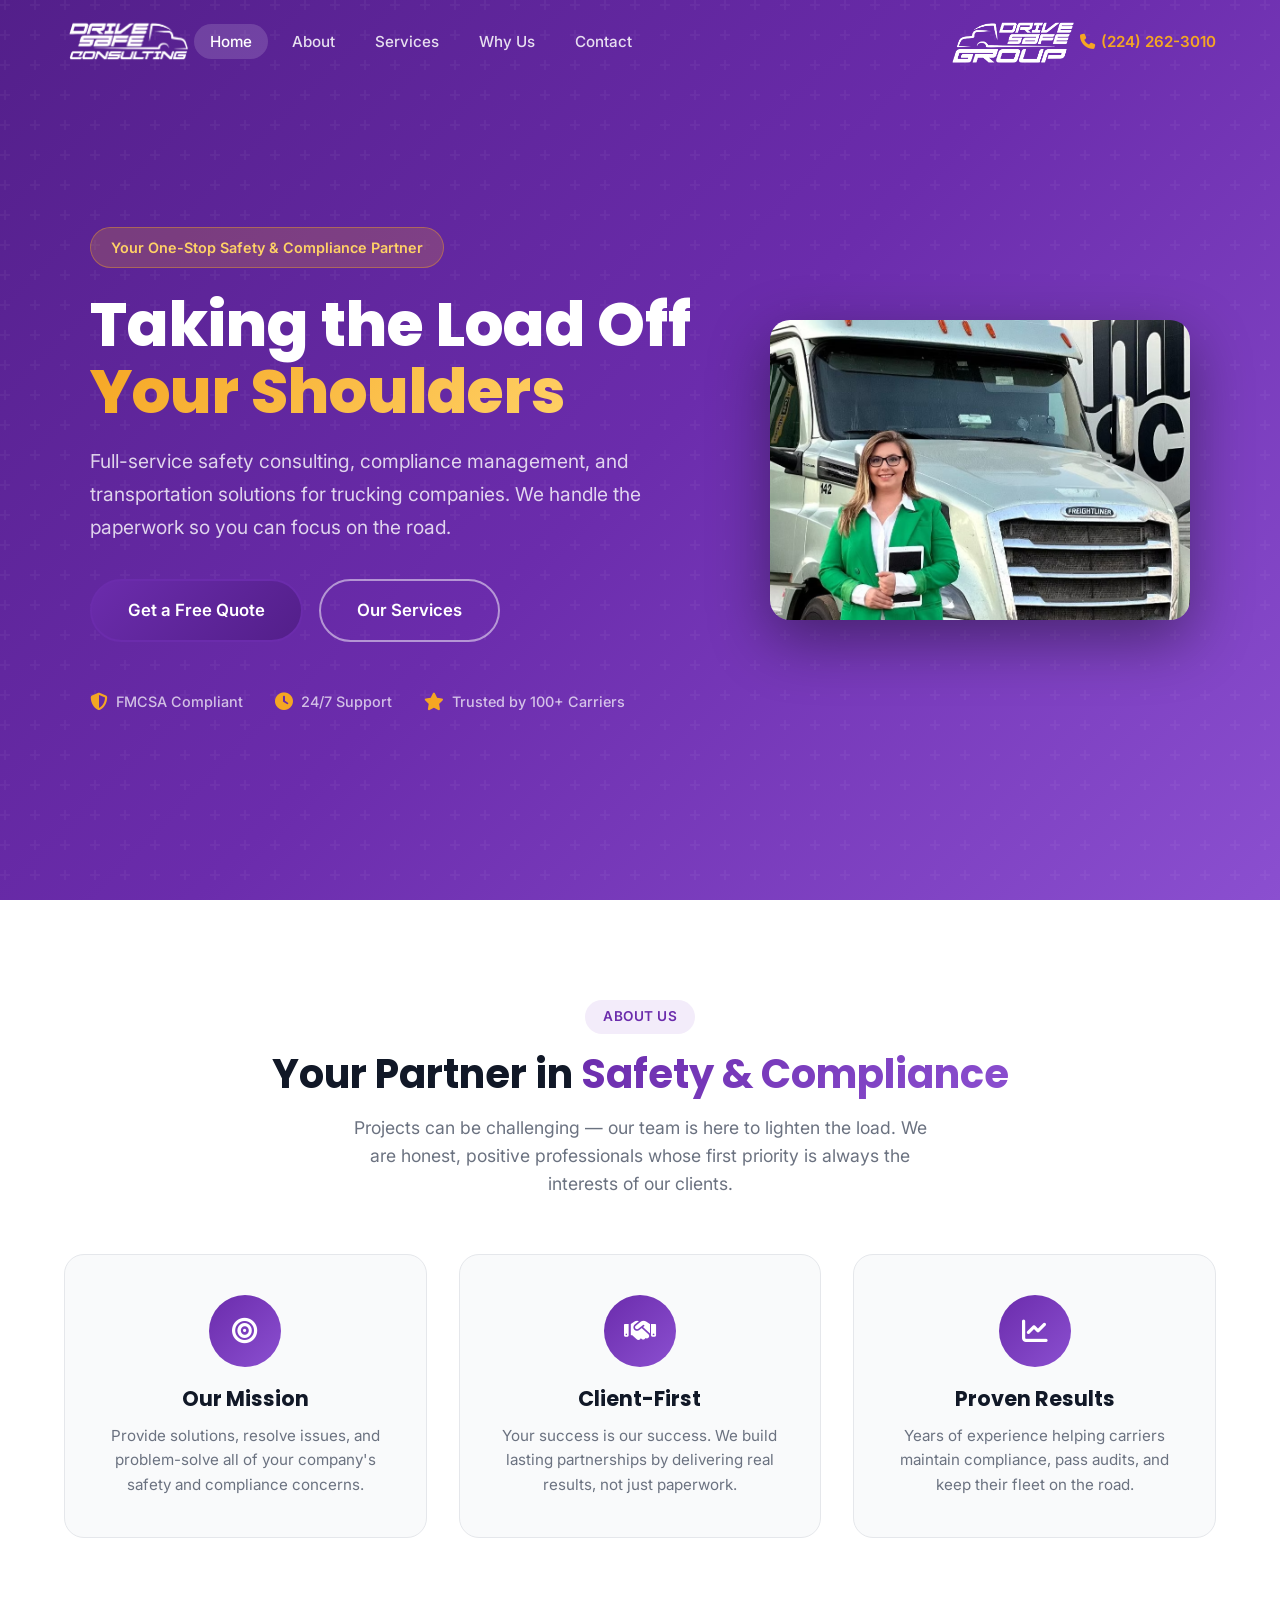
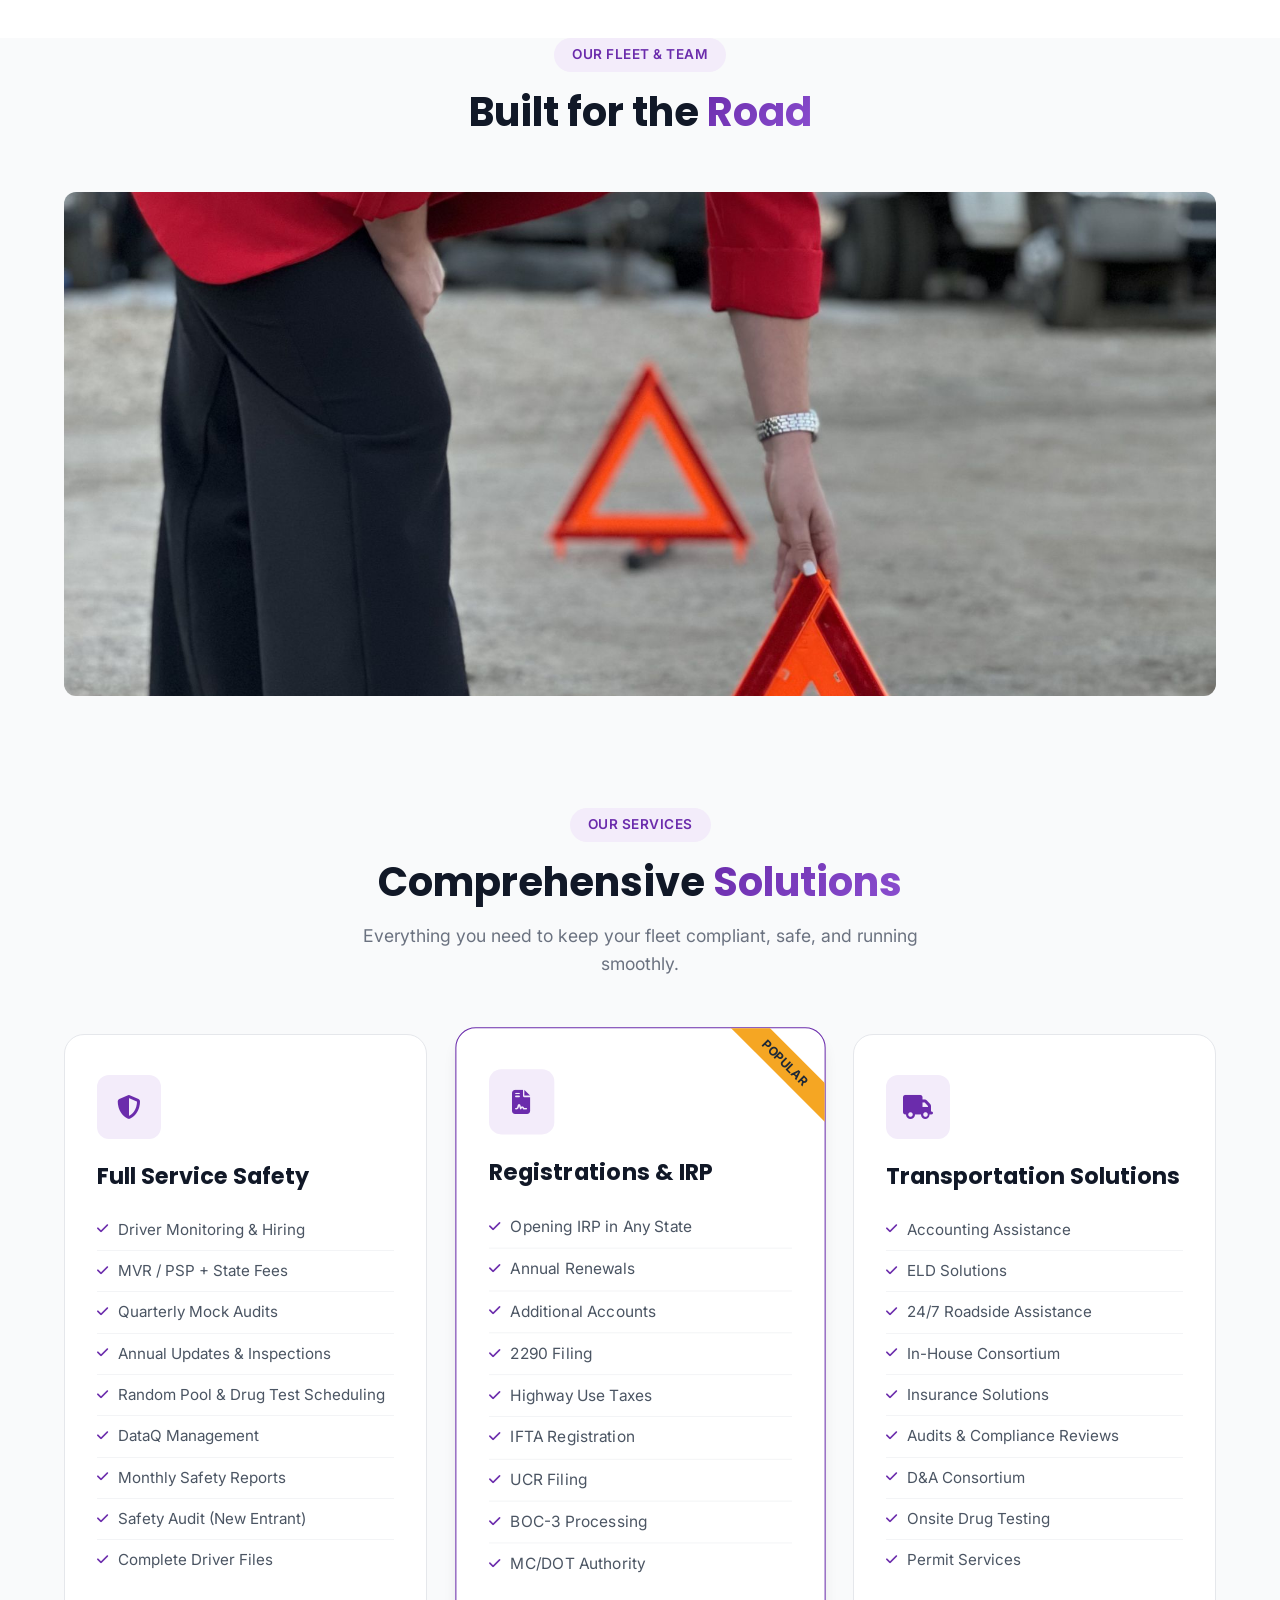
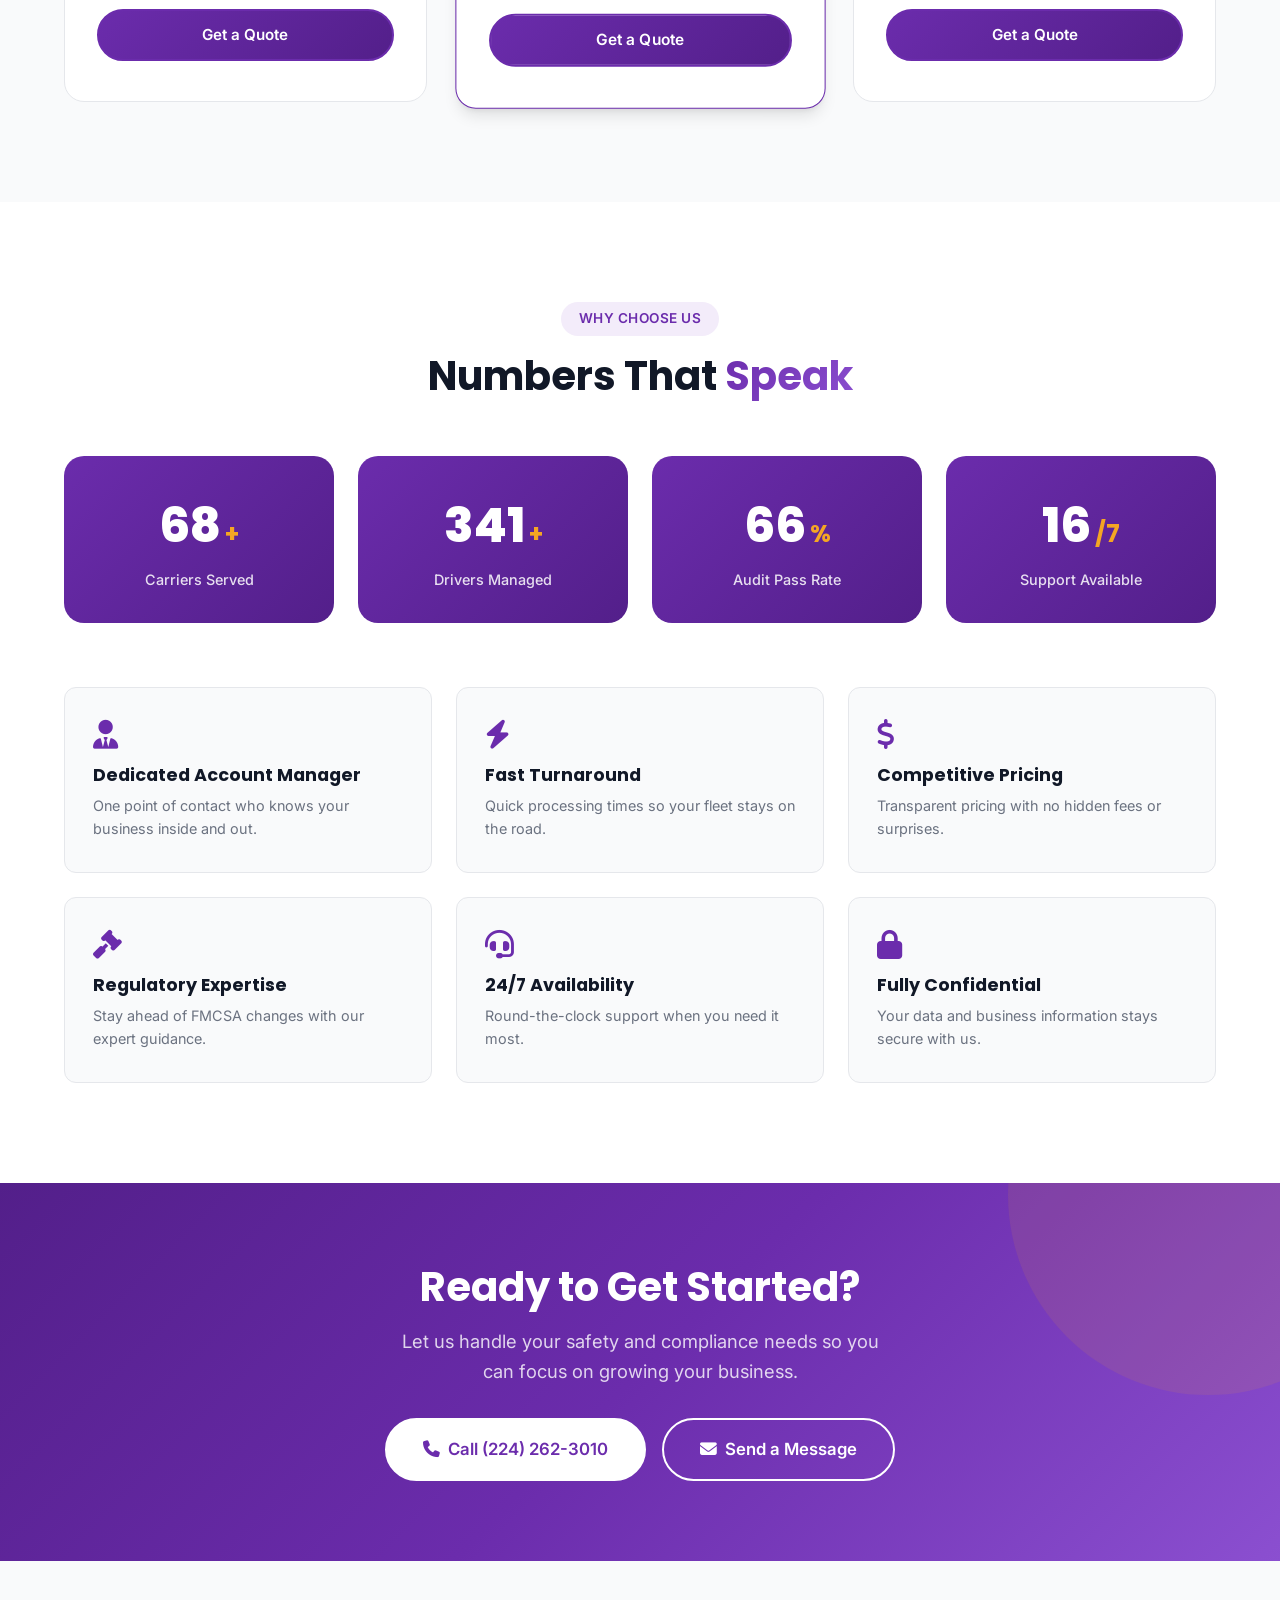
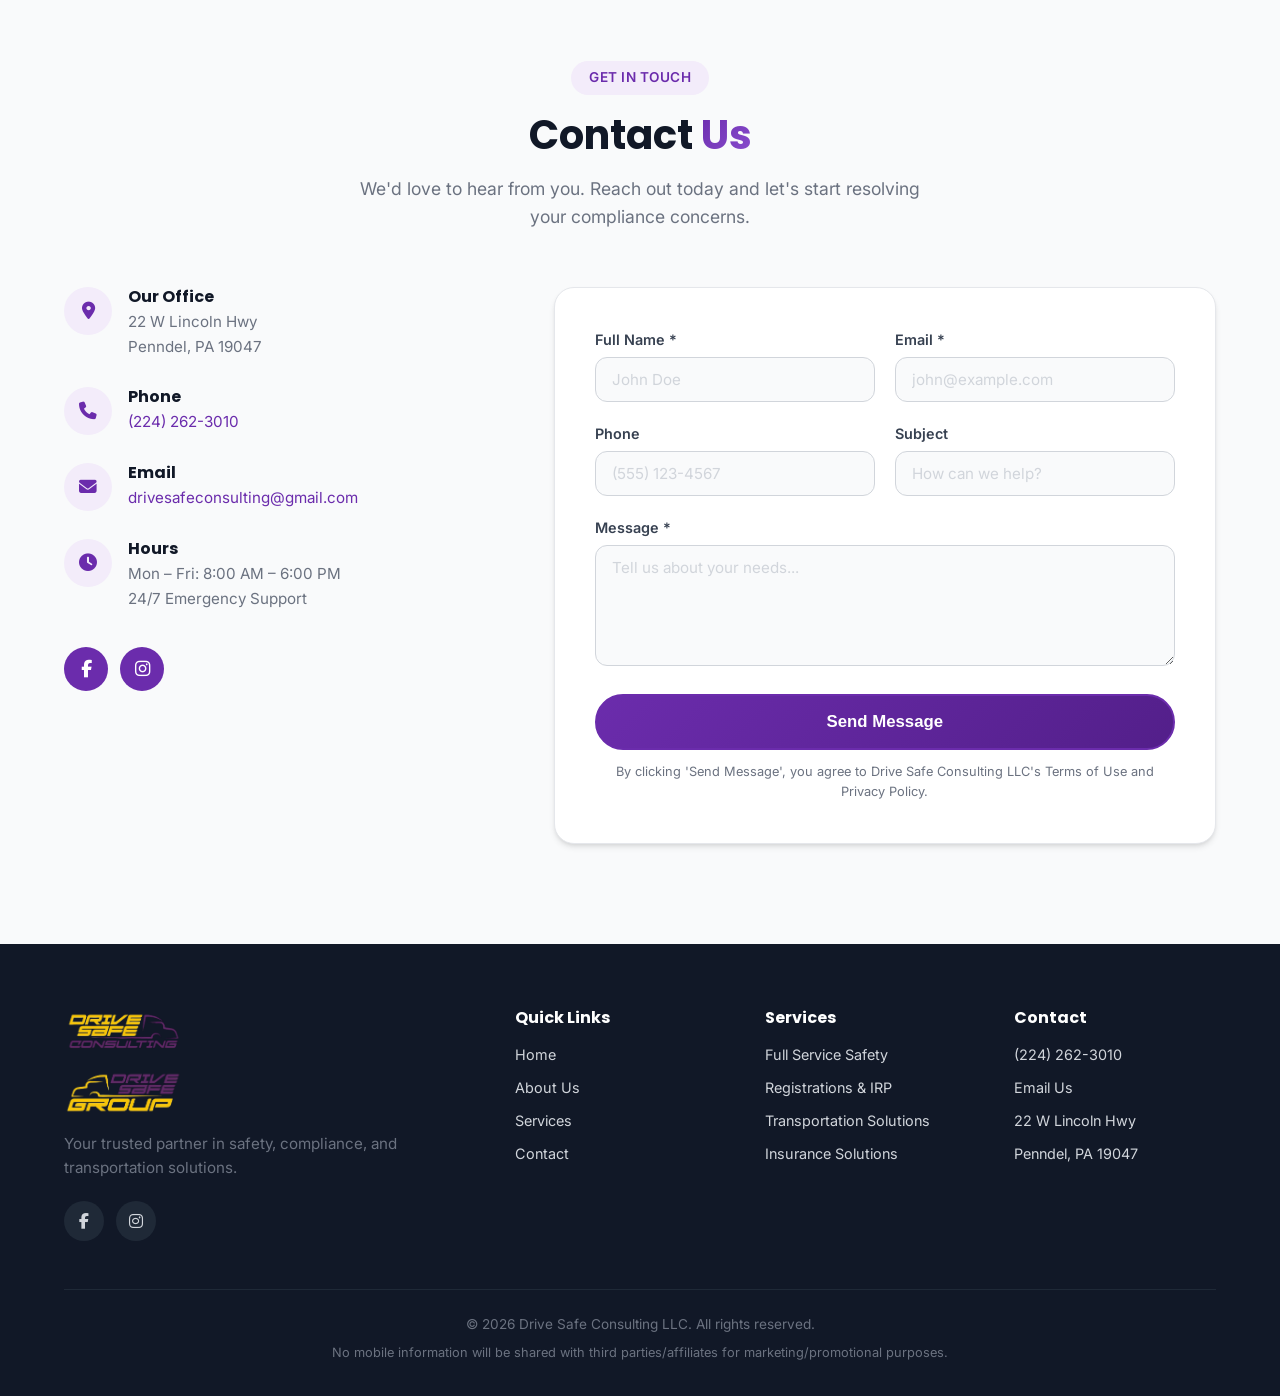
==== index.html @ 67d3a5ab "Add logos, gallery, fix encoding, update styles" ====
﻿<!DOCTYPE html>


<html lang="en">


<head>


    <meta charset="UTF-8">


    <meta name="viewport" content="width=device-width, initial-scale=1.0">


    <title>Drive Safe Consulting LLC &mdash; Safety &amp; Compliance Solutions</title>


    <meta name="description" content="Drive Safe Consulting LLC provides full-service safety, compliance, registrations, IRP, and transportation solutions for trucking companies.">


    <link rel="stylesheet" href="css/styles.css">


    <link rel="preconnect" href="https://fonts.googleapis.com">


    <link rel="preconnect" href="https://fonts.gstatic.com" crossorigin>


    <link href="https://fonts.googleapis.com/css2?family=Inter:wght@400;500;600;700;800&family=Poppins:wght@600;700;800&display=swap" rel="stylesheet">


    <link rel="stylesheet" href="https://cdnjs.cloudflare.com/ajax/libs/font-awesome/6.5.1/css/all.min.css">


</head>


<body>


    <!-- Navigation -->


    <nav class="navbar" id="navbar">


        <div class="container nav-container">


            <a href="#" class="nav-logo">


                <img src="pictures%20to%20use/dsc%20LOGO.png" alt="Drive Safe Consulting LLC" class="nav-logo-img">


            </a>


            <button class="nav-toggle" id="navToggle" aria-label="Toggle navigation">


                <span></span>


                <span></span>


                <span></span>


            </button>


            <ul class="nav-links" id="navLinks">


                <li><a href="#home" class="active">Home</a></li>


                <li><a href="#about">About</a></li>


                <li><a href="#services">Services</a></li>


                <li><a href="#why-us">Why Us</a></li>


                <li><a href="#contact">Contact</a></li>


            </ul>


            <a href="#" class="nav-logo nav-logo-right">
                <img src="pictures%20to%20use/DriveSafeGroup%20LOGO.png" alt="Drive Safe Group LLC" class="nav-logo-img">
            </a>

            <a href="tel:2242623010" class="nav-phone">


                <i class="fas fa-phone"></i> (224) 262-3010


            </a>


        </div>


    </nav>





    <!-- Hero Section -->


    <section class="hero" id="home">


        <div class="hero-bg"></div>


        <div class="container hero-container">


            <div class="hero-content">


                <div class="hero-badge">Your One-Stop Safety &amp; Compliance Partner</div>


                <h1>Taking the Load Off <span class="text-gradient">Your Shoulders</span></h1>


                <p class="hero-subtitle">


                    Full-service safety consulting, compliance management, and transportation solutions 


                    for trucking companies. We handle the paperwork so you can focus on the road.


                </p>


                <div class="hero-cta">


                    <a href="#contact" class="btn btn-primary btn-lg">Get a Free Quote</a>


                    <a href="#services" class="btn btn-outline btn-lg">Our Services</a>


                </div>


                <div class="hero-trust">


                    <div class="trust-item">


                        <i class="fas fa-shield-halved"></i>


                        <span>FMCSA Compliant</span>


                    </div>


                    <div class="trust-item">


                        <i class="fas fa-clock"></i>


                        <span>24/7 Support</span>


                    </div>


                    <div class="trust-item">


                        <i class="fas fa-star"></i>


                        <span>Trusted by 100+ Carriers</span>


                    </div>


                </div>


            </div>


            <div class="hero-image">


                <img src="pictures%20to%20use/9a20d7_43d10a79b24d4811a80fc8e917f4af41~mv2.avif" alt="Drive Safe Consulting" />


            </div>


        </div>


    </section>





    <!-- About Section -->


    <section class="about" id="about">


        <div class="container">


            <div class="section-header" data-animate>


                <span class="section-tag">About Us</span>


                <h2>Your Partner in <span class="text-gradient">Safety &amp; Compliance</span></h2>


                <p class="section-desc">


                    Projects can be challenging &mdash; our team is here to lighten the load. We are honest, 


                    positive professionals whose first priority is always the interests of our clients.


                </p>


            </div>


            <div class="about-grid" data-animate>


                <div class="about-card">


                    <div class="about-icon"><i class="fas fa-bullseye"></i></div>


                    <h3>Our Mission</h3>


                    <p>Provide solutions, resolve issues, and problem-solve all of your company's safety and compliance concerns.</p>


                </div>


                <div class="about-card">


                    <div class="about-icon"><i class="fas fa-handshake"></i></div>


                    <h3>Client-First</h3>


                    <p>Your success is our success. We build lasting partnerships by delivering real results, not just paperwork.</p>


                </div>


                <div class="about-card">


                    <div class="about-icon"><i class="fas fa-chart-line"></i></div>


                    <h3>Proven Results</h3>


                    <p>Years of experience helping carriers maintain compliance, pass audits, and keep their fleet on the road.</p>


                </div>


            </div>


        </div>


    </section>





    <!-- Photo Gallery -->


    <section class="gallery" id="gallery">


        <div class="container">


            <div class="section-header" data-animate>


                <span class="section-tag">Our Fleet &amp; Team</span>


                <h2>Built for the <span class="text-gradient">Road</span></h2>


            </div>


            <div class="gallery-grid" data-animate>
                <div class="gallery-item gallery-single">
                    <img src="pictures%20to%20use/IMG_0876.jpg" alt="Drive Safe Operations" loading="lazy">
                </div>
            </div>
        </div>
    </section>





    <!-- Services Section -->


    <section class="services" id="services">


        <div class="container">


            <div class="section-header" data-animate>


                <span class="section-tag">Our Services</span>


                <h2>Comprehensive <span class="text-gradient">Solutions</span></h2>


                <p class="section-desc">Everything you need to keep your fleet compliant, safe, and running smoothly.</p>


            </div>


            <div class="services-grid" data-animate>


                <!-- Service 1 -->


                <div class="service-card">


                    <div class="service-icon">


                        <i class="fas fa-shield-halved"></i>


                    </div>


                    <h3>Full Service Safety</h3>


                    <ul class="service-list">


                        <li><i class="fas fa-check"></i> Driver Monitoring &amp; Hiring</li>


                        <li><i class="fas fa-check"></i> MVR / PSP + State Fees</li>


                        <li><i class="fas fa-check"></i> Quarterly Mock Audits</li>


                        <li><i class="fas fa-check"></i> Annual Updates &amp; Inspections</li>


                        <li><i class="fas fa-check"></i> Random Pool &amp; Drug Test Scheduling</li>


                        <li><i class="fas fa-check"></i> DataQ Management</li>


                        <li><i class="fas fa-check"></i> Monthly Safety Reports</li>


                        <li><i class="fas fa-check"></i> Safety Audit (New Entrant)</li>


                        <li><i class="fas fa-check"></i> Complete Driver Files</li>


                    </ul>


                    <a href="mailto:drivesafeconsulting@gmail.com" class="btn btn-primary btn-block">Get a Quote</a>


                </div>


                <!-- Service 2 -->


                <div class="service-card featured">


                    <div class="featured-badge">Popular</div>


                    <div class="service-icon">


                        <i class="fas fa-file-contract"></i>


                    </div>


                    <h3>Registrations &amp; IRP</h3>


                    <ul class="service-list">


                        <li><i class="fas fa-check"></i> Opening IRP in Any State</li>


                        <li><i class="fas fa-check"></i> Annual Renewals</li>


                        <li><i class="fas fa-check"></i> Additional Accounts</li>


                        <li><i class="fas fa-check"></i> 2290 Filing</li>


                        <li><i class="fas fa-check"></i> Highway Use Taxes</li>


                        <li><i class="fas fa-check"></i> IFTA Registration</li>


                        <li><i class="fas fa-check"></i> UCR Filing</li>


                        <li><i class="fas fa-check"></i> BOC-3 Processing</li>


                        <li><i class="fas fa-check"></i> MC/DOT Authority</li>


                    </ul>


                    <a href="mailto:drivesafeconsulting@gmail.com" class="btn btn-primary btn-block">Get a Quote</a>


                </div>


                <!-- Service 3 -->


                <div class="service-card">


                    <div class="service-icon">


                        <i class="fas fa-truck"></i>


                    </div>


                    <h3>Transportation Solutions</h3>


                    <ul class="service-list">


                        <li><i class="fas fa-check"></i> Accounting Assistance</li>


                        <li><i class="fas fa-check"></i> ELD Solutions</li>


                        <li><i class="fas fa-check"></i> 24/7 Roadside Assistance</li>


                        <li><i class="fas fa-check"></i> In-House Consortium</li>


                        <li><i class="fas fa-check"></i> Insurance Solutions</li>


                        <li><i class="fas fa-check"></i> Audits &amp; Compliance Reviews</li>


                        <li><i class="fas fa-check"></i> D&amp;A Consortium</li>


                        <li><i class="fas fa-check"></i> Onsite Drug Testing</li>


                        <li><i class="fas fa-check"></i> Permit Services</li>


                    </ul>


                    <a href="mailto:drivesafeconsulting@gmail.com" class="btn btn-primary btn-block">Get a Quote</a>


                </div>


            </div>


        </div>


    </section>





    <!-- Why Us Section -->


    <section class="why-us" id="why-us">


        <div class="container">


            <div class="section-header" data-animate>


                <span class="section-tag">Why Choose Us</span>


                <h2>Numbers That <span class="text-gradient">Speak</span></h2>


            </div>


            <div class="stats-row" data-animate>


                <div class="stat-card">


                    <div class="stat-number" data-count="100">0</div>


                    <div class="stat-suffix">+</div>


                    <div class="stat-label">Carriers Served</div>


                </div>


                <div class="stat-card">


                    <div class="stat-number" data-count="500">0</div>


                    <div class="stat-suffix">+</div>


                    <div class="stat-label">Drivers Managed</div>


                </div>


                <div class="stat-card">


                    <div class="stat-number" data-count="98">0</div>


                    <div class="stat-suffix">%</div>


                    <div class="stat-label">Audit Pass Rate</div>


                </div>


                <div class="stat-card">


                    <div class="stat-number" data-count="24">0</div>


                    <div class="stat-suffix">/7</div>


                    <div class="stat-label">Support Available</div>


                </div>


            </div>


            <div class="features-grid" data-animate>


                <div class="feature-card">


                    <i class="fas fa-user-tie"></i>


                    <h4>Dedicated Account Manager</h4>


                    <p>One point of contact who knows your business inside and out.</p>


                </div>


                <div class="feature-card">


                    <i class="fas fa-bolt"></i>


                    <h4>Fast Turnaround</h4>


                    <p>Quick processing times so your fleet stays on the road.</p>


                </div>


                <div class="feature-card">


                    <i class="fas fa-dollar-sign"></i>


                    <h4>Competitive Pricing</h4>


                    <p>Transparent pricing with no hidden fees or surprises.</p>


                </div>


                <div class="feature-card">


                    <i class="fas fa-gavel"></i>


                    <h4>Regulatory Expertise</h4>


                    <p>Stay ahead of FMCSA changes with our expert guidance.</p>


                </div>


                <div class="feature-card">


                    <i class="fas fa-headset"></i>


                    <h4>24/7 Availability</h4>


                    <p>Round-the-clock support when you need it most.</p>


                </div>


                <div class="feature-card">


                    <i class="fas fa-lock"></i>


                    <h4>Fully Confidential</h4>


                    <p>Your data and business information stays secure with us.</p>


                </div>


            </div>


        </div>


    </section>





    <!-- CTA Banner -->


    <section class="cta-banner">


        <div class="container">


            <div class="cta-content" data-animate>


                <h2>Ready to Get Started?</h2>


                <p>Let us handle your safety and compliance needs so you can focus on growing your business.</p>


                <div class="cta-actions">


                    <a href="tel:2242623010" class="btn btn-white btn-lg">


                        <i class="fas fa-phone"></i> Call (224) 262-3010


                    </a>


                    <a href="#contact" class="btn btn-outline-white btn-lg">


                        <i class="fas fa-envelope"></i> Send a Message


                    </a>


                </div>


            </div>


        </div>


    </section>





    <!-- Contact Section -->


    <section class="contact" id="contact">


        <div class="container">


            <div class="section-header" data-animate>


                <span class="section-tag">Get In Touch</span>


                <h2>Contact <span class="text-gradient">Us</span></h2>


                <p class="section-desc">We'd love to hear from you. Reach out today and let's start resolving your compliance concerns.</p>


            </div>


            <div class="contact-grid" data-animate>


                <div class="contact-info">


                    <div class="contact-item">


                        <div class="contact-icon"><i class="fas fa-map-marker-alt"></i></div>


                        <div>


                            <h4>Our Office</h4>


                            <p>22 W Lincoln Hwy<br>Penndel, PA 19047</p>


                        </div>


                    </div>


                    <div class="contact-item">


                        <div class="contact-icon"><i class="fas fa-phone"></i></div>


                        <div>


                            <h4>Phone</h4>


                            <p><a href="tel:2242623010">(224) 262-3010</a></p>


                        </div>


                    </div>


                    <div class="contact-item">


                        <div class="contact-icon"><i class="fas fa-envelope"></i></div>


                        <div>


                            <h4>Email</h4>


                            <p><a href="mailto:drivesafeconsulting@gmail.com">drivesafeconsulting@gmail.com</a></p>


                        </div>


                    </div>


                    <div class="contact-item">


                        <div class="contact-icon"><i class="fas fa-clock"></i></div>


                        <div>


                            <h4>Hours</h4>


                            <p>Mon &ndash; Fri: 8:00 AM &ndash; 6:00 PM<br>24/7 Emergency Support</p>


                        </div>


                    </div>


                    <div class="contact-socials">


                        <a href="https://www.facebook.com/drivesafeconsulting" target="_blank" aria-label="Facebook"><i class="fab fa-facebook-f"></i></a>


                        <a href="https://www.instagram.com/drive_safe_consulting/" target="_blank" aria-label="Instagram"><i class="fab fa-instagram"></i></a>


                    </div>


                </div>


                <form class="contact-form" action="https://formsubmit.co/drivesafeconsulting@gmail.com" method="POST">


                    <input type="hidden" name="_subject" value="New Website Inquiry - Drive Safe Consulting">


                    <input type="hidden" name="_captcha" value="false">


                    <input type="hidden" name="_next" value="https://drivesafellc.com/#contact">


                    <input type="text" name="_honey" style="display:none">


                    <div class="form-row">


                        <div class="form-group">


                            <label for="name">Full Name *</label>


                            <input type="text" id="name" name="name" required placeholder="John Doe">


                        </div>


                        <div class="form-group">


                            <label for="email">Email *</label>


                            <input type="email" id="email" name="email" required placeholder="john@example.com">


                        </div>


                    </div>


                    <div class="form-row">


                        <div class="form-group">


                            <label for="phone">Phone</label>


                            <input type="tel" id="phone" name="phone" placeholder="(555) 123-4567">


                        </div>


                        <div class="form-group">


                            <label for="subject">Subject</label>


                            <input type="text" id="subject" name="subject" placeholder="How can we help?">


                        </div>


                    </div>


                    <div class="form-group">


                        <label for="message">Message *</label>


                        <textarea id="message" name="message" rows="5" required placeholder="Tell us about your needs..."></textarea>


                    </div>


                    <button type="submit" class="btn btn-primary btn-lg btn-block">


                        <span class="btn-text">Send Message</span>


                        <span class="btn-spinner" style="display:none"><i class="fas fa-spinner fa-spin"></i></span>


                    </button>


                    <p class="form-disclaimer">


                        By clicking 'Send Message', you agree to Drive Safe Consulting LLC's Terms of Use and Privacy Policy.


                    </p>


                </form>


            </div>


        </div>


    </section>





    <!-- Footer -->


    <footer class="footer">


        <div class="container">


            <div class="footer-grid">


                <div class="footer-brand">


                    <a href="#" class="nav-logo">


                        <img src="pictures%20to%20use/dsc%20LOGO.png" alt="Drive Safe Consulting LLC" class="nav-logo-img">


                    </a>


                    <a href="#" class="nav-logo footer-logo-second">
                        <img src="pictures%20to%20use/DriveSafeGroup%20LOGO.png" alt="Drive Safe Group LLC" class="nav-logo-img footer-logo-img">
                    </a>
                    <p>Your trusted partner in safety, compliance, and transportation solutions.</p>


                    <div class="footer-socials">


                        <a href="https://www.facebook.com/drivesafeconsulting" target="_blank" aria-label="Facebook"><i class="fab fa-facebook-f"></i></a>


                        <a href="https://www.instagram.com/drive_safe_consulting/" target="_blank" aria-label="Instagram"><i class="fab fa-instagram"></i></a>


                    </div>


                </div>


                <div class="footer-links-col">


                    <h4>Quick Links</h4>


                    <ul>


                        <li><a href="#home">Home</a></li>


                        <li><a href="#about">About Us</a></li>


                        <li><a href="#services">Services</a></li>


                        <li><a href="#contact">Contact</a></li>


                    </ul>


                </div>


                <div class="footer-links-col">


                    <h4>Services</h4>


                    <ul>


                        <li><a href="#services">Full Service Safety</a></li>


                        <li><a href="#services">Registrations &amp; IRP</a></li>


                        <li><a href="#services">Transportation Solutions</a></li>


                        <li><a href="#services">Insurance Solutions</a></li>


                    </ul>


                </div>


                <div class="footer-links-col">


                    <h4>Contact</h4>


                    <ul>


                        <li><a href="tel:2242623010">(224) 262-3010</a></li>


                        <li><a href="mailto:drivesafeconsulting@gmail.com">Email Us</a></li>


                        <li>22 W Lincoln Hwy</li>


                        <li>Penndel, PA 19047</li>


                    </ul>


                </div>


            </div>


            <div class="footer-bottom">


                <p>&copy; 2026 Drive Safe Consulting LLC. All rights reserved.</p>


                <p class="footer-disclaimer">No mobile information will be shared with third parties/affiliates for marketing/promotional purposes.</p>


            </div>


        </div>


    </footer>





    <!-- Back to Top -->


    <button class="back-to-top" id="backToTop" aria-label="Back to top">


        <i class="fas fa-chevron-up"></i>


    </button>





    <script src="js/main.js"></script>


</body>


</html>
---- css/styles.css ----
/* ========================================
   Drive Safe Consulting LLC - Styles
   Purple (#6B2CAC) + Yellow (#F5A623)
   ======================================== */

:root {
    --purple: #6B2CAC;
    --purple-dark: #531F8A;
    --purple-light: #8B4FD0;
    --purple-subtle: #F3ECFA;
    --yellow: #F5A623;
    --yellow-light: #FFD166;
    --yellow-dark: #D4890D;
    --white: #FFFFFF;
    --off-white: #F8F9FA;
    --gray-50: #F9FAFB;
    --gray-100: #F3F4F6;
    --gray-200: #E5E7EB;
    --gray-300: #D1D5DB;
    --gray-500: #6B7280;
    --gray-600: #4B5563;
    --gray-700: #374151;
    --gray-800: #1F2937;
    --gray-900: #111827;
    --shadow-sm: 0 1px 2px rgba(0,0,0,0.05);
    --shadow: 0 4px 6px -1px rgba(0,0,0,0.1), 0 2px 4px -2px rgba(0,0,0,0.1);
    --shadow-md: 0 10px 15px -3px rgba(0,0,0,0.1), 0 4px 6px -4px rgba(0,0,0,0.1);
    --shadow-lg: 0 20px 25px -5px rgba(0,0,0,0.1), 0 8px 10px -6px rgba(0,0,0,0.1);
    --shadow-xl: 0 25px 50px -12px rgba(0,0,0,0.25);
    --radius: 12px;
    --radius-lg: 20px;
    --transition: all 0.3s ease;
}

* {
    margin: 0;
    padding: 0;
    box-sizing: border-box;
}

html {
    scroll-behavior: smooth;
    scroll-padding-top: 80px;
}

body {
    font-family: 'Inter', sans-serif;
    color: var(--gray-700);
    line-height: 1.6;
    overflow-x: hidden;
    background: var(--white);
}

h1, h2, h3, h4, h5, h6 {
    font-family: 'Poppins', sans-serif;
    color: var(--gray-900);
    line-height: 1.2;
}

a {
    text-decoration: none;
    color: inherit;
    transition: var(--transition);
}

img {
    max-width: 100%;
    display: block;
}

.container {
    max-width: 1200px;
    margin: 0 auto;
    padding: 0 24px;
}

.text-gradient {
    background: linear-gradient(135deg, var(--purple), var(--purple-light));
    -webkit-background-clip: text;
    -webkit-text-fill-color: transparent;
    background-clip: text;
}

/* ============= BUTTONS ============= */
.btn {
    display: inline-flex;
    align-items: center;
    justify-content: center;
    gap: 8px;
    padding: 12px 28px;
    border-radius: 50px;
    font-weight: 600;
    font-size: 0.95rem;
    border: 2px solid transparent;
    cursor: pointer;
    transition: var(--transition);
    text-align: center;
}

.btn-lg {
    padding: 16px 36px;
    font-size: 1.05rem;
}

.btn-primary {
    background: linear-gradient(135deg, var(--purple), var(--purple-dark));
    color: var(--white);
    border-color: var(--purple);
}

.btn-primary:hover {
    background: linear-gradient(135deg, var(--purple-light), var(--purple));
    transform: translateY(-2px);
    box-shadow: 0 8px 25px rgba(107, 44, 172, 0.35);
}

.btn-outline {
    background: transparent;
    color: var(--white);
    border-color: rgba(255,255,255,0.5);
}

.btn-outline:hover {
    background: var(--white);
    color: var(--purple);
    border-color: var(--white);
}

.btn-white {
    background: var(--white);
    color: var(--purple);
    border-color: var(--white);
}

.btn-white:hover {
    background: transparent;
    color: var(--white);
    transform: translateY(-2px);
}

.btn-outline-white {
    background: transparent;
    color: var(--white);
    border-color: var(--white);
}

.btn-outline-white:hover {
    background: var(--white);
    color: var(--purple);
}

.btn-block {
    width: 100%;
}

/* ============= NAVBAR ============= */
.navbar {
    position: fixed;
    top: 0;
    left: 0;
    width: 100%;
    z-index: 1000;
    padding: 16px 0;
    transition: var(--transition);
    background: transparent;
}

.navbar.scrolled {
    background: rgba(255, 255, 255, 0.97);
    backdrop-filter: blur(12px);
    box-shadow: var(--shadow);
    padding: 10px 0;
}

.nav-container {
    display: flex;
    align-items: center;
    justify-content: space-between;
}

.nav-logo {
    display: flex;
    align-items: center;
}

.nav-logo-img {
    height: 52px;
    width: auto;
    object-fit: contain;
    display: block;
    filter: brightness(0) invert(1); /* white logo on transparent purple navbar */
}

.navbar.scrolled .nav-logo-img {
    filter: none; /* original colors on white background */
}

/* Second logo on the right side */
.nav-logo-right {
    margin-left: auto;
}

.nav-links {
    display: flex;
    list-style: none;
    gap: 8px;
}

.nav-links a {
    color: rgba(255,255,255,0.85);
    font-weight: 500;
    padding: 8px 16px;
    border-radius: 50px;
    font-size: 0.95rem;
}

.nav-links a:hover,
.nav-links a.active {
    color: var(--white);
    background: rgba(255,255,255,0.15);
}

.navbar.scrolled .nav-links a {
    color: var(--gray-600);
}

.navbar.scrolled .nav-links a:hover,
.navbar.scrolled .nav-links a.active {
    color: var(--purple);
    background: var(--purple-subtle);
}

.nav-phone {
    color: var(--yellow);
    font-weight: 600;
    font-size: 0.95rem;
    display: flex;
    align-items: center;
    gap: 6px;
}

.navbar.scrolled .nav-phone {
    color: var(--purple);
}

.nav-toggle {
    display: none;
    flex-direction: column;
    gap: 5px;
    background: none;
    border: none;
    cursor: pointer;
    padding: 4px;
}

.nav-toggle span {
    display: block;
    width: 24px;
    height: 2px;
    background: var(--white);
    border-radius: 2px;
    transition: var(--transition);
}

.navbar.scrolled .nav-toggle span {
    background: var(--gray-700);
}

/* ============= HERO ============= */
.hero {
    position: relative;
    min-height: 100vh;
    display: flex;
    align-items: center;
    overflow: hidden;
    padding: 120px 0 80px;
}

.hero-bg {
    position: absolute;
    top: 0;
    left: 0;
    width: 100%;
    height: 100%;
    background: linear-gradient(135deg, var(--purple-dark) 0%, var(--purple) 50%, var(--purple-light) 100%);
    z-index: -2;
}

.hero-bg::after {
    content: '';
    position: absolute;
    top: 0;
    left: 0;
    width: 100%;
    height: 100%;
    background: url("data:image/svg+xml,%3Csvg width='60' height='60' viewBox='0 0 60 60' xmlns='http://www.w3.org/2000/svg'%3E%3Cg fill='none' fill-rule='evenodd'%3E%3Cg fill='%23ffffff' fill-opacity='0.04'%3E%3Cpath d='M36 34v-4h-2v4h-4v2h4v4h2v-4h4v-2h-4zm0-30V0h-2v4h-4v2h4v4h2V6h4V4h-4zM6 34v-4H4v4H0v2h4v4h2v-4h4v-2H6zM6 4V0H4v4H0v2h4v4h2V6h4V4H6z'/%3E%3C/g%3E%3C/g%3E%3C/svg%3E");
    z-index: -1;
}

.hero-container {
    position: relative;
    z-index: 1;
    display: flex;
    align-items: center;
    gap: 60px;
}

.hero-content {
    flex: 1;
    max-width: 620px;
}

.hero-image {
    flex: 0 0 420px;
    display: flex;
    align-items: center;
    justify-content: center;
}

.hero-image img {
    width: 100%;
    max-width: 420px;
    border-radius: 20px;
    box-shadow: 0 20px 60px rgba(0,0,0,0.4);
    object-fit: cover;
}

.hero-badge {
    display: inline-block;
    padding: 8px 20px;
    background: rgba(245, 166, 35, 0.2);
    border: 1px solid rgba(245, 166, 35, 0.4);
    border-radius: 50px;
    color: var(--yellow-light);
    font-weight: 600;
    font-size: 0.9rem;
    margin-bottom: 24px;
}

.hero h1 {
    font-size: 3.8rem;
    color: var(--white);
    margin-bottom: 20px;
    font-weight: 800;
    line-height: 1.1;
}

.hero h1 .text-gradient {
    background: linear-gradient(135deg, var(--yellow), var(--yellow-light));
    -webkit-background-clip: text;
    -webkit-text-fill-color: transparent;
    background-clip: text;
}

.hero-subtitle {
    font-size: 1.2rem;
    color: rgba(255, 255, 255, 0.8);
    margin-bottom: 36px;
    line-height: 1.7;
    max-width: 600px;
}

.hero-cta {
    display: flex;
    gap: 16px;
    margin-bottom: 48px;
    flex-wrap: wrap;
}

.hero-trust {
    display: flex;
    gap: 32px;
    flex-wrap: wrap;
}

.trust-item {
    display: flex;
    align-items: center;
    gap: 8px;
    color: rgba(255,255,255,0.7);
    font-size: 0.9rem;
    font-weight: 500;
}

.trust-item i {
    color: var(--yellow);
    font-size: 1.1rem;
}

/* ============= SECTIONS COMMON ============= */
.section-header {
    text-align: center;
    margin-bottom: 56px;
}

.section-tag {
    display: inline-block;
    padding: 6px 18px;
    background: var(--purple-subtle);
    color: var(--purple);
    font-weight: 600;
    font-size: 0.85rem;
    border-radius: 50px;
    margin-bottom: 16px;
    text-transform: uppercase;
    letter-spacing: 0.5px;
}

.section-header h2 {
    font-size: 2.5rem;
    margin-bottom: 16px;
}

.section-desc {
    font-size: 1.1rem;
    color: var(--gray-500);
    max-width: 600px;
    margin: 0 auto;
}

/* ============= ABOUT ============= */
.about {
    padding: 100px 0;
    background: var(--white);
}

.about-grid {
    display: grid;
    grid-template-columns: repeat(3, 1fr);
    gap: 32px;
}

.about-card {
    text-align: center;
    padding: 40px 32px;
    border-radius: var(--radius-lg);
    background: var(--gray-50);
    border: 1px solid var(--gray-200);
    transition: var(--transition);
}

.about-card:hover {
    transform: translateY(-4px);
    box-shadow: var(--shadow-md);
    border-color: var(--purple-subtle);
}

.about-icon {
    width: 72px;
    height: 72px;
    border-radius: 50%;
    background: linear-gradient(135deg, var(--purple), var(--purple-light));
    display: flex;
    align-items: center;
    justify-content: center;
    margin: 0 auto 20px;
}

.about-icon i {
    font-size: 1.6rem;
    color: var(--white);
}

.about-card h3 {
    font-size: 1.3rem;
    margin-bottom: 12px;
}

.about-card p {
    color: var(--gray-500);
    font-size: 0.95rem;
}

/* ============= GALLERY ============= */
.gallery {
    padding: var(--section-padding) 0;
    background: var(--gray-50);
}

.gallery-grid {
    display: grid;
    grid-template-columns: repeat(3, 1fr);
    grid-template-rows: auto auto;
    gap: 12px;
}

.gallery-item {
    overflow: hidden;
    border-radius: var(--radius);
    aspect-ratio: 3/4;
    background: var(--gray-200);
}

.gallery-item.gallery-tall {
    grid-row: span 2;
    aspect-ratio: auto;
}

.gallery-item.gallery-single {
    grid-column: 1 / -1;
    aspect-ratio: 16/7;
    max-height: 520px;
}

.gallery-item img {
    width: 100%;
    height: 100%;
    object-fit: cover;
    transition: transform 0.4s ease;
    display: block;
}

.gallery-item:hover img {
    transform: scale(1.05);
}

/* ============= SERVICES ============= */
.services {
    padding: 100px 0;
    background: var(--gray-50);
}

.services-grid {
    display: grid;
    grid-template-columns: repeat(3, 1fr);
    gap: 32px;
    align-items: start;
}

.service-card {
    background: var(--white);
    border-radius: var(--radius-lg);
    padding: 40px 32px;
    border: 1px solid var(--gray-200);
    transition: var(--transition);
    position: relative;
    overflow: hidden;
}

.service-card:hover {
    transform: translateY(-4px);
    box-shadow: var(--shadow-lg);
}

.service-card.featured {
    border-color: var(--purple);
    box-shadow: var(--shadow-md);
    transform: scale(1.02);
}

.service-card.featured:hover {
    transform: scale(1.02) translateY(-4px);
}

.featured-badge {
    position: absolute;
    top: 20px;
    right: -30px;
    background: var(--yellow);
    color: var(--gray-800);
    font-size: 0.75rem;
    font-weight: 700;
    padding: 4px 40px;
    transform: rotate(45deg);
    text-transform: uppercase;
}

.service-icon {
    width: 64px;
    height: 64px;
    border-radius: var(--radius);
    background: var(--purple-subtle);
    display: flex;
    align-items: center;
    justify-content: center;
    margin-bottom: 24px;
}

.service-icon i {
    font-size: 1.5rem;
    color: var(--purple);
}

.service-card h3 {
    font-size: 1.4rem;
    margin-bottom: 20px;
}

.service-list {
    list-style: none;
    margin-bottom: 28px;
}

.service-list li {
    padding: 8px 0;
    color: var(--gray-600);
    font-size: 0.95rem;
    display: flex;
    align-items: center;
    gap: 10px;
    border-bottom: 1px solid var(--gray-100);
}

.service-list li:last-child {
    border-bottom: none;
}

.service-list li i {
    color: var(--purple);
    font-size: 0.8rem;
    flex-shrink: 0;
}

/* ============= WHY US ============= */
.why-us {
    padding: 100px 0;
    background: var(--white);
}

.stats-row {
    display: grid;
    grid-template-columns: repeat(4, 1fr);
    gap: 24px;
    margin-bottom: 64px;
}

.stat-card {
    text-align: center;
    padding: 32px 20px;
    border-radius: var(--radius-lg);
    background: linear-gradient(135deg, var(--purple), var(--purple-dark));
    color: var(--white);
}

.stat-number {
    font-family: 'Poppins', sans-serif;
    font-size: 3rem;
    font-weight: 800;
    display: inline;
}

.stat-suffix {
    font-family: 'Poppins', sans-serif;
    font-size: 1.5rem;
    font-weight: 700;
    display: inline;
    color: var(--yellow);
}

.stat-label {
    font-size: 0.9rem;
    opacity: 0.85;
    margin-top: 4px;
    font-weight: 500;
}

.features-grid {
    display: grid;
    grid-template-columns: repeat(3, 1fr);
    gap: 24px;
}

.feature-card {
    padding: 32px 28px;
    border-radius: var(--radius);
    background: var(--gray-50);
    border: 1px solid var(--gray-200);
    transition: var(--transition);
}

.feature-card:hover {
    border-color: var(--purple-light);
    box-shadow: var(--shadow);
}

.feature-card i {
    font-size: 1.8rem;
    color: var(--purple);
    margin-bottom: 16px;
}

.feature-card h4 {
    font-size: 1.1rem;
    margin-bottom: 8px;
}

.feature-card p {
    color: var(--gray-500);
    font-size: 0.9rem;
}

/* ============= CTA BANNER ============= */
.cta-banner {
    padding: 80px 0;
    background: linear-gradient(135deg, var(--purple-dark), var(--purple), var(--purple-light));
    position: relative;
    overflow: hidden;
}

.cta-banner::before {
    content: '';
    position: absolute;
    top: -50%;
    right: -10%;
    width: 400px;
    height: 400px;
    border-radius: 50%;
    background: rgba(245, 166, 35, 0.1);
}

.cta-content {
    text-align: center;
    position: relative;
    z-index: 1;
}

.cta-content h2 {
    font-size: 2.5rem;
    color: var(--white);
    margin-bottom: 16px;
}

.cta-content p {
    font-size: 1.15rem;
    color: rgba(255,255,255,0.8);
    margin-bottom: 32px;
    max-width: 500px;
    margin-left: auto;
    margin-right: auto;
}

.cta-actions {
    display: flex;
    justify-content: center;
    gap: 16px;
    flex-wrap: wrap;
}

/* ============= CONTACT ============= */
.contact {
    padding: 100px 0;
    background: var(--gray-50);
}

.contact-grid {
    display: grid;
    grid-template-columns: 1fr 1.5fr;
    gap: 48px;
    align-items: start;
}

.contact-info {
    display: flex;
    flex-direction: column;
    gap: 28px;
}

.contact-item {
    display: flex;
    gap: 16px;
    align-items: flex-start;
}

.contact-icon {
    width: 48px;
    height: 48px;
    border-radius: 50%;
    background: var(--purple-subtle);
    display: flex;
    align-items: center;
    justify-content: center;
    flex-shrink: 0;
}

.contact-icon i {
    color: var(--purple);
    font-size: 1.1rem;
}

.contact-item h4 {
    font-size: 1rem;
    margin-bottom: 4px;
}

.contact-item p {
    color: var(--gray-500);
    font-size: 0.95rem;
}

.contact-item a {
    color: var(--purple);
}

.contact-item a:hover {
    color: var(--purple-dark);
}

.contact-socials {
    display: flex;
    gap: 12px;
    margin-top: 8px;
}

.contact-socials a {
    width: 44px;
    height: 44px;
    border-radius: 50%;
    background: var(--purple);
    color: var(--white);
    display: flex;
    align-items: center;
    justify-content: center;
    font-size: 1.1rem;
    transition: var(--transition);
}

.contact-socials a:hover {
    background: var(--purple-dark);
    transform: translateY(-2px);
}

.contact-form {
    background: var(--white);
    padding: 40px;
    border-radius: var(--radius-lg);
    box-shadow: var(--shadow);
    border: 1px solid var(--gray-200);
}

.form-row {
    display: grid;
    grid-template-columns: 1fr 1fr;
    gap: 20px;
    margin-bottom: 20px;
}

.form-group {
    margin-bottom: 20px;
}

.form-row .form-group {
    margin-bottom: 0;
}

.form-group label {
    display: block;
    font-weight: 600;
    font-size: 0.9rem;
    color: var(--gray-700);
    margin-bottom: 6px;
}

.form-group input,
.form-group textarea {
    width: 100%;
    padding: 12px 16px;
    border: 1px solid var(--gray-300);
    border-radius: var(--radius);
    font-family: 'Inter', sans-serif;
    font-size: 0.95rem;
    transition: var(--transition);
    background: var(--gray-50);
}

.form-group input:focus,
.form-group textarea:focus {
    outline: none;
    border-color: var(--purple);
    box-shadow: 0 0 0 3px rgba(107, 44, 172, 0.1);
    background: var(--white);
}

.form-group input::placeholder,
.form-group textarea::placeholder {
    color: var(--gray-300);
}

.form-disclaimer {
    text-align: center;
    font-size: 0.8rem;
    color: var(--gray-500);
    margin-top: 12px;
}

/* ============= FOOTER ============= */
.footer {
    background: var(--gray-900);
    padding: 64px 0 32px;
    color: var(--gray-300);
}

.footer-grid {
    display: grid;
    grid-template-columns: 2fr 1fr 1fr 1fr;
    gap: 48px;
    margin-bottom: 48px;
}

.footer-brand p {
    margin-top: 16px;
    font-size: 0.95rem;
    color: var(--gray-500);
}

.footer-brand .nav-logo {
    font-size: 1.4rem;
}

.footer-brand .logo-drive {
    color: var(--white);
}

.footer-brand .nav-logo-img {
    filter: none; /* show logos in original color in footer */
    height: 48px;
}

.footer-logo-second {
    margin-top: 12px;
}

.footer-socials {
    display: flex;
    gap: 12px;
    margin-top: 20px;
}

.footer-socials a {
    width: 40px;
    height: 40px;
    border-radius: 50%;
    background: var(--gray-800);
    color: var(--gray-300);
    display: flex;
    align-items: center;
    justify-content: center;
    transition: var(--transition);
}

.footer-socials a:hover {
    background: var(--purple);
    color: var(--white);
}

.footer-links-col h4 {
    color: var(--white);
    font-size: 1rem;
    margin-bottom: 16px;
}

.footer-links-col ul {
    list-style: none;
}

.footer-links-col li {
    margin-bottom: 10px;
    font-size: 0.9rem;
}

.footer-links-col a:hover {
    color: var(--yellow);
}

.footer-bottom {
    border-top: 1px solid var(--gray-800);
    padding-top: 24px;
    text-align: center;
    font-size: 0.85rem;
    color: var(--gray-500);
}

.footer-disclaimer {
    margin-top: 8px;
    font-size: 0.8rem;
}

/* ============= BACK TO TOP ============= */
.back-to-top {
    position: fixed;
    bottom: 32px;
    right: 32px;
    width: 48px;
    height: 48px;
    border-radius: 50%;
    background: var(--purple);
    color: var(--white);
    border: none;
    cursor: pointer;
    font-size: 1.1rem;
    display: flex;
    align-items: center;
    justify-content: center;
    opacity: 0;
    visibility: hidden;
    transform: translateY(20px);
    transition: var(--transition);
    box-shadow: var(--shadow-md);
    z-index: 99;
}

.back-to-top.visible {
    opacity: 1;
    visibility: visible;
    transform: translateY(0);
}

.back-to-top:hover {
    background: var(--purple-dark);
    transform: translateY(-4px);
}

/* ============= ANIMATIONS ============= */
[data-animate] {
    opacity: 0;
    transform: translateY(30px);
    transition: opacity 0.6s ease, transform 0.6s ease;
}

[data-animate].animated {
    opacity: 1;
    transform: translateY(0);
}

/* ============= RESPONSIVE ============= */
@media (max-width: 1024px) {
    .hero h1 {
        font-size: 3rem;
    }

    .hero-image {
        flex: 0 0 320px;
    }

    .services-grid {
        grid-template-columns: 1fr;
        max-width: 500px;
        margin: 0 auto;
    }

    .service-card.featured {
        transform: none;
    }

    .service-card.featured:hover {
        transform: translateY(-4px);
    }

    .stats-row {
        grid-template-columns: repeat(2, 1fr);
    }

    .features-grid {
        grid-template-columns: repeat(2, 1fr);
    }

    .footer-grid {
        grid-template-columns: 1fr 1fr;
        gap: 32px;
    }
}

@media (max-width: 768px) {
    .gallery-grid {
        grid-template-columns: 1fr 1fr;
    }

    .gallery-item.gallery-tall {
        grid-row: span 1;
    }

    .nav-links {
        display: none;
        position: absolute;
        top: 100%;
        left: 0;
        width: 100%;
        background: var(--white);
        flex-direction: column;
        padding: 16px 24px;
        box-shadow: var(--shadow-lg);
        border-radius: 0 0 var(--radius) var(--radius);
    }

    .nav-links.open {
        display: flex;
    }

    .nav-links a {
        color: var(--gray-700) !important;
        padding: 12px 16px;
    }

    .nav-links a:hover,
    .nav-links a.active {
        color: var(--purple) !important;
        background: var(--purple-subtle) !important;
    }

    .nav-toggle {
        display: flex;
    }

    .nav-phone {
        display: none;
    }

    .hero {
        padding: 100px 0 60px;
        min-height: auto;
    }

    .hero-container {
        flex-direction: column;
        gap: 40px;
    }

    .hero-image {
        flex: 0 0 auto;
        width: 100%;
        max-width: 480px;
        margin: 0 auto;
    }

    .hero-content {
        max-width: 100%;
        text-align: center;
    }

    .hero-cta {
        justify-content: center;
    }

    .hero-trust {
        justify-content: center;
    }

    .hero h1 {
        font-size: 2.4rem;
    }

    .hero-subtitle {
        font-size: 1.05rem;
    }

    .about-grid {
        grid-template-columns: 1fr;
    }

    .section-header h2 {
        font-size: 2rem;
    }

    .contact-grid {
        grid-template-columns: 1fr;
    }

    .footer-grid {
        grid-template-columns: 1fr;
        gap: 32px;
    }

    .cta-content h2 {
        font-size: 2rem;
    }
}

@media (max-width: 480px) {
    .hero h1 {
        font-size: 2rem;
    }

    .hero-cta {
        flex-direction: column;
    }

    .hero-trust {
        flex-direction: column;
        gap: 16px;
    }

    .stats-row {
        grid-template-columns: 1fr 1fr;
        gap: 12px;
    }

    .stat-number {
        font-size: 2.2rem;
    }

    .features-grid {
        grid-template-columns: 1fr;
    }

    .form-row {
        grid-template-columns: 1fr;
    }

    .contact-form {
        padding: 24px;
    }

    .cta-actions {
        flex-direction: column;
        align-items: center;
    }
}
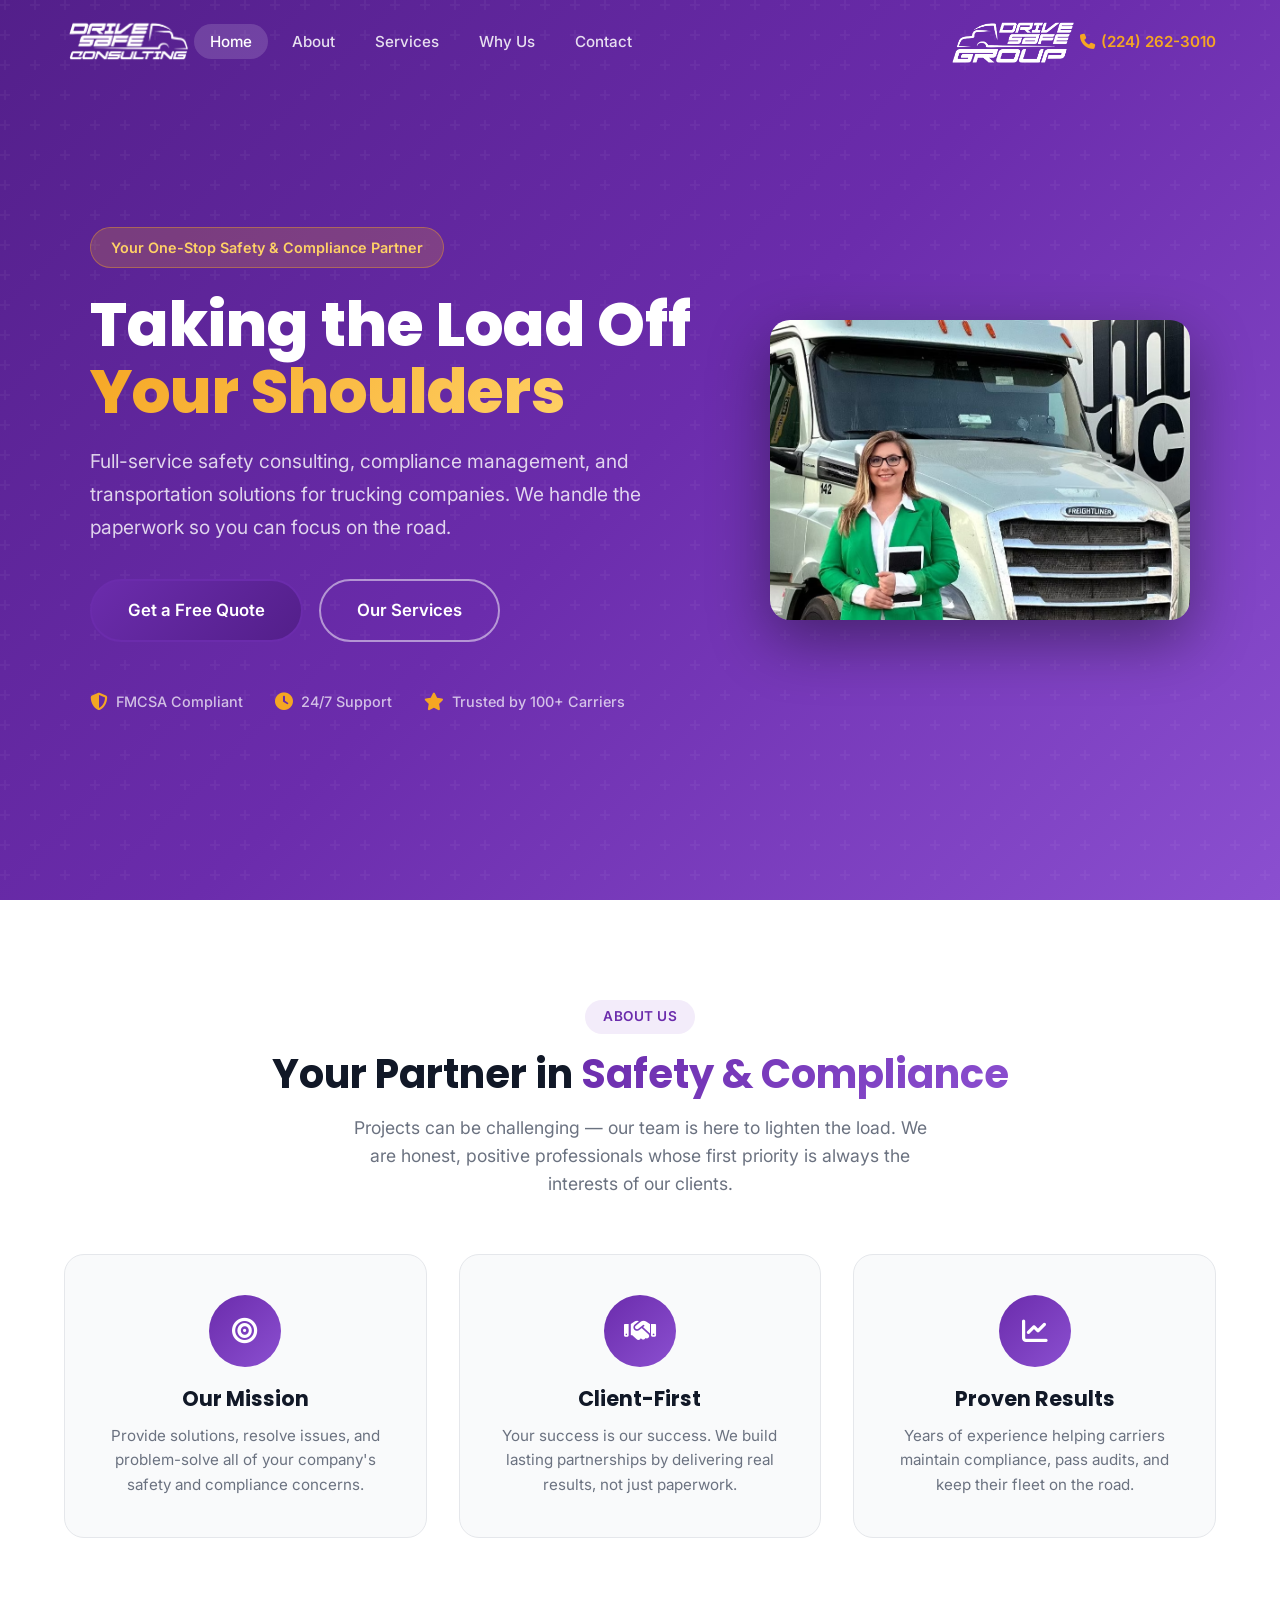
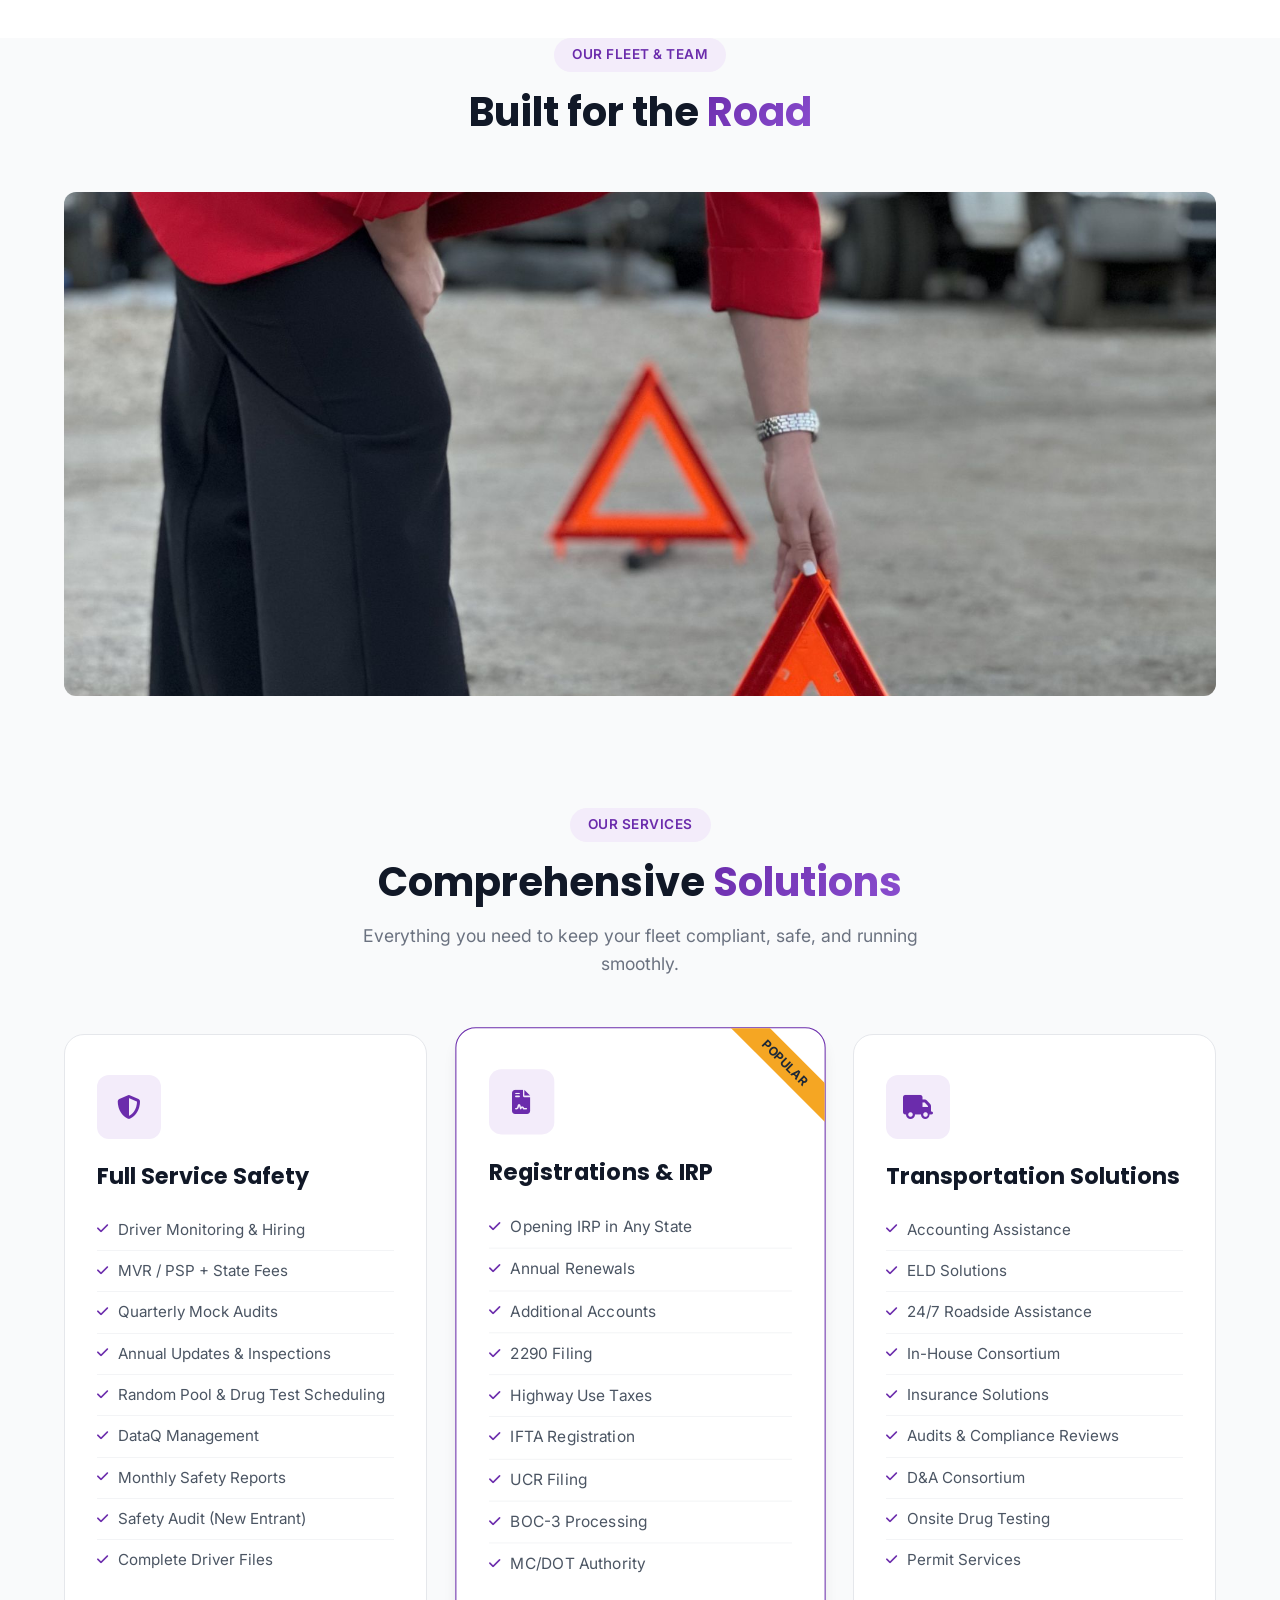
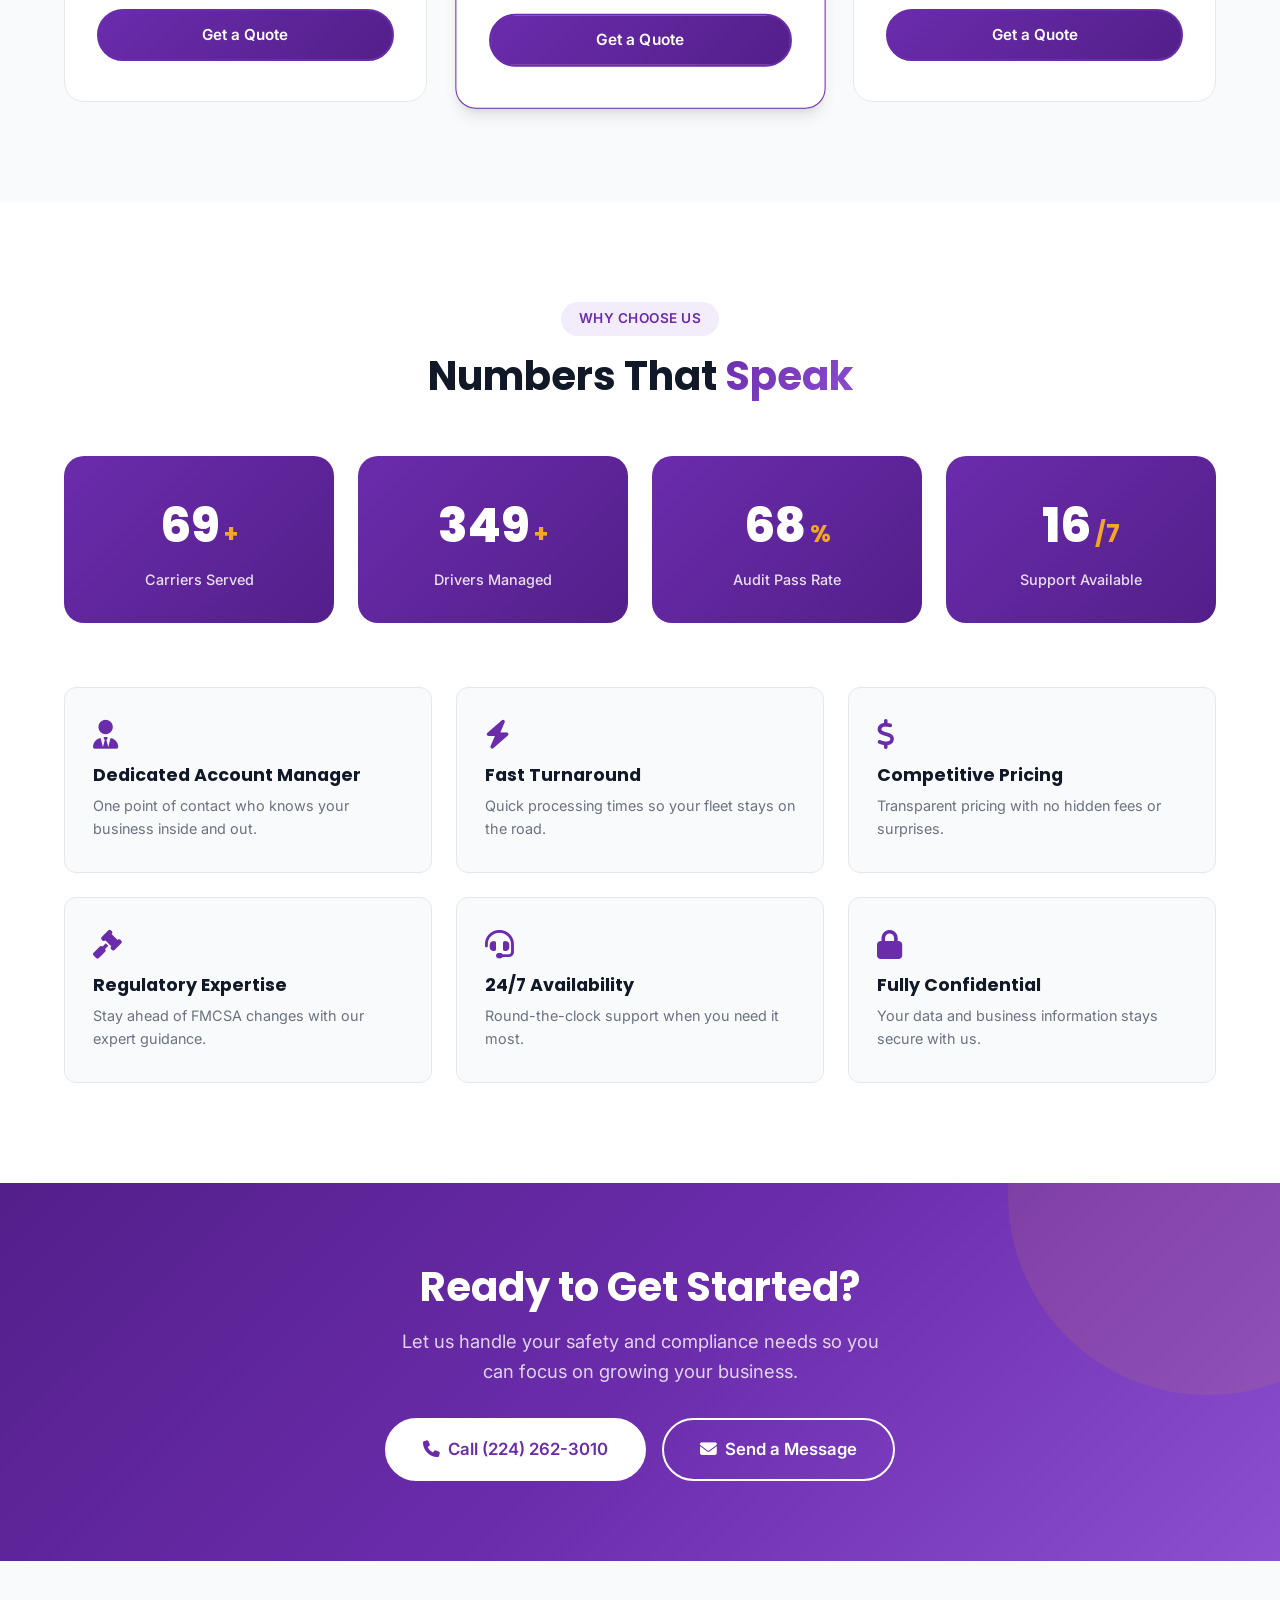
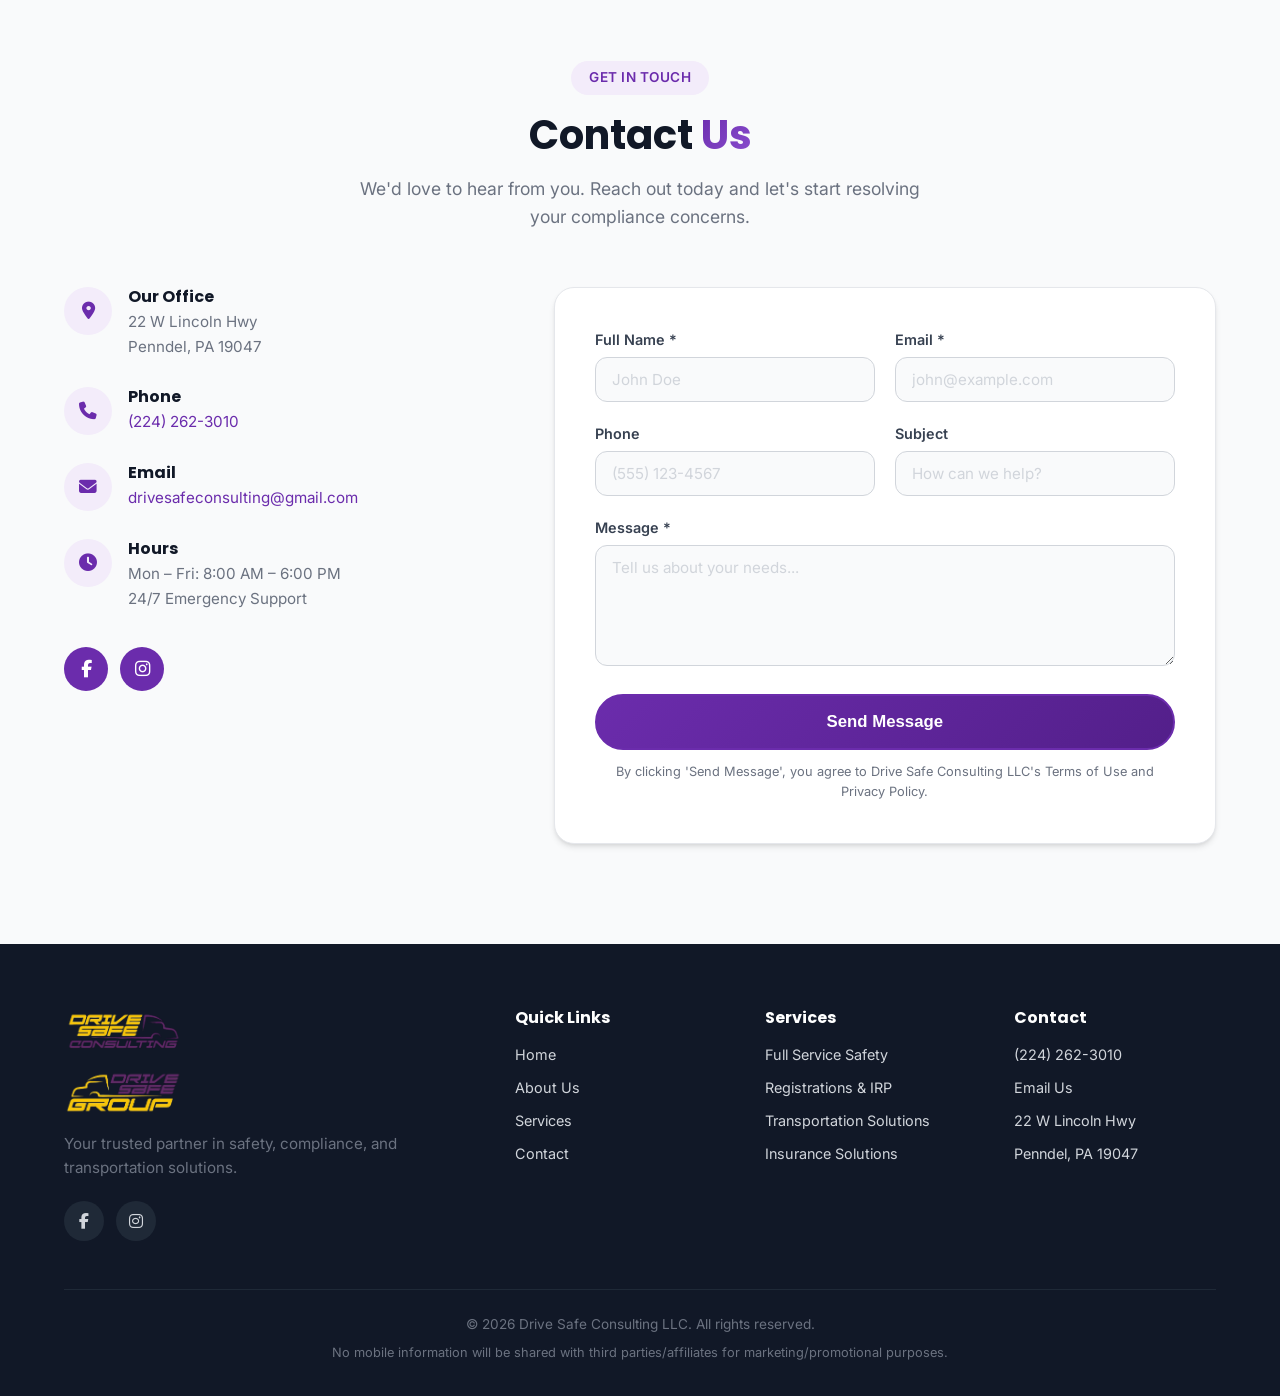
==== commit 10d8fa52: "Add favicon" ====
--- a/index.html
+++ b/index.html
@@ -9,6 +9,10 @@
 
     <meta charset="UTF-8">
 
+    <link rel="apple-touch-icon" sizes="180x180" href="/apple-touch-icon.png">
+    <link rel="icon" type="image/png" sizes="32x32" href="/favicon-32x32.png">
+    <link rel="icon" type="image/png" sizes="16x16" href="/favicon-16x16.png">
+    <link rel="manifest" href="/site.webmanifest">
 
     <meta name="viewport" content="width=device-width, initial-scale=1.0">
 
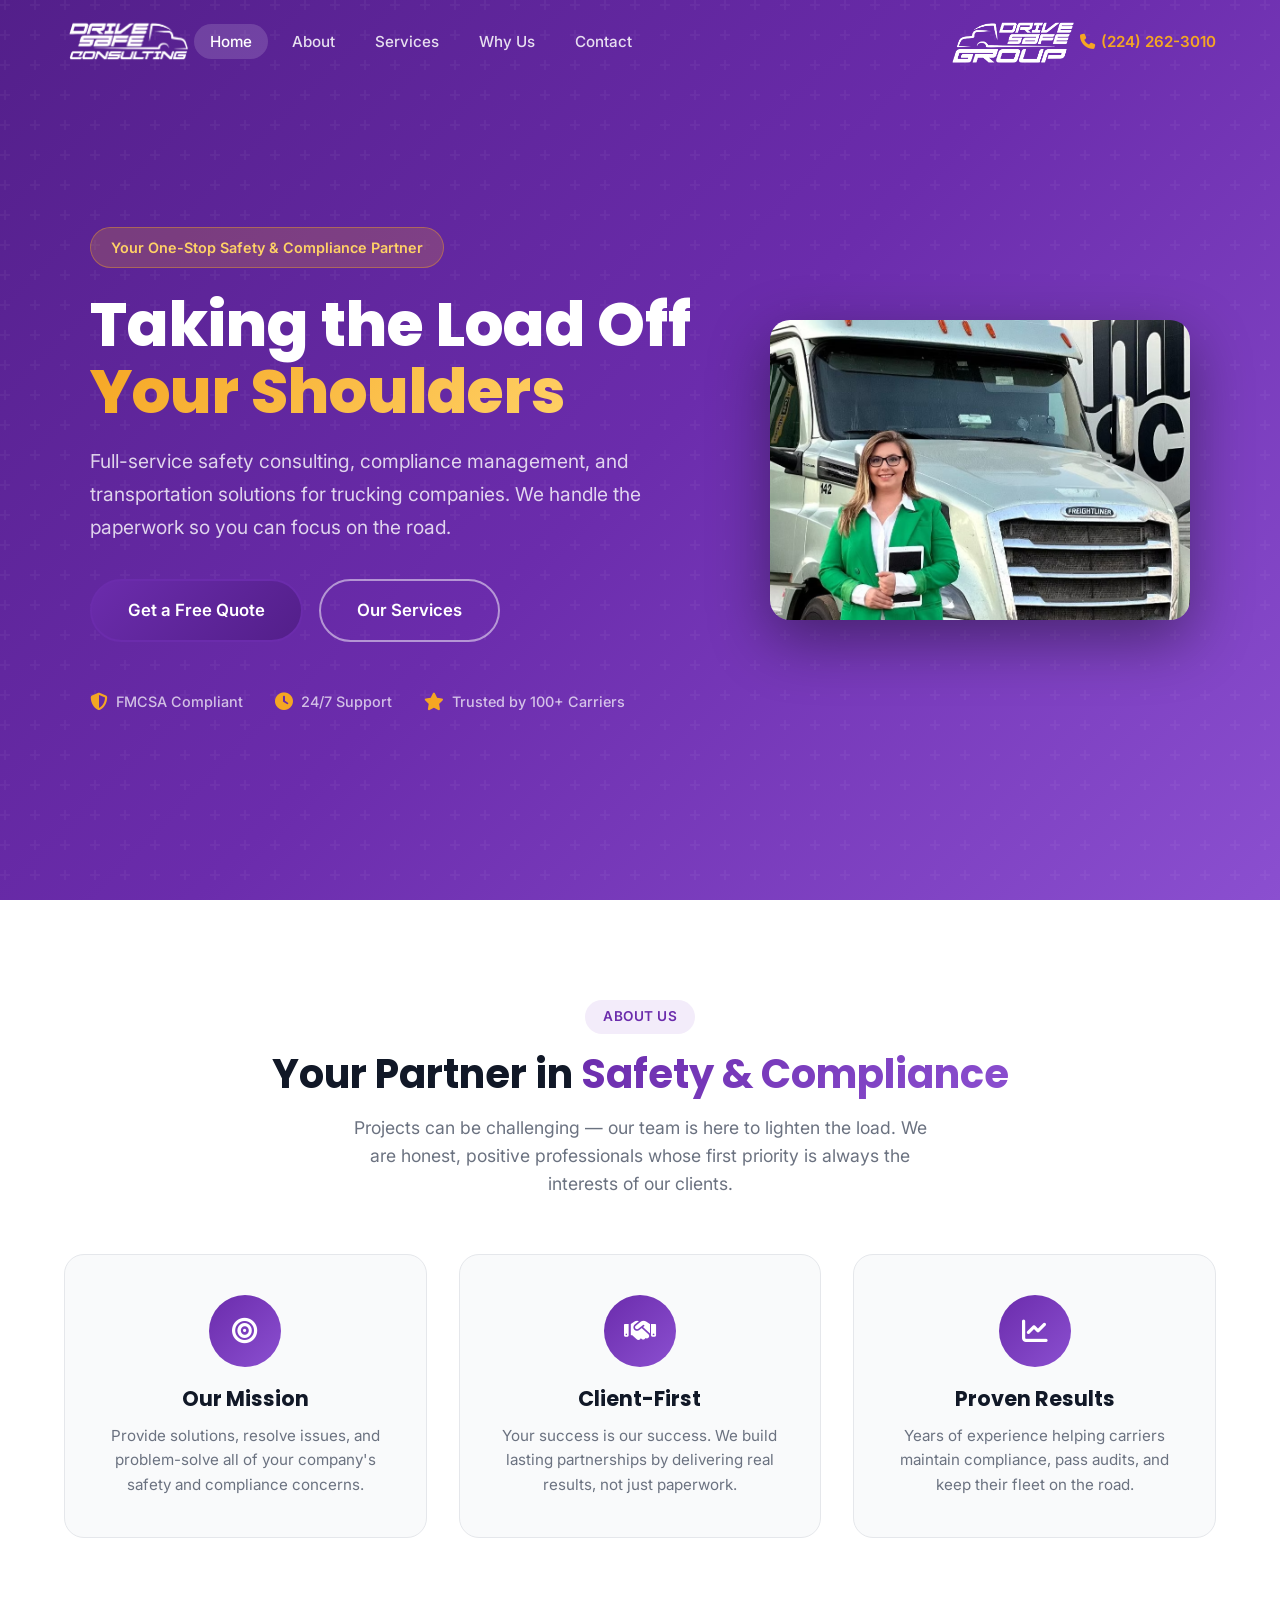
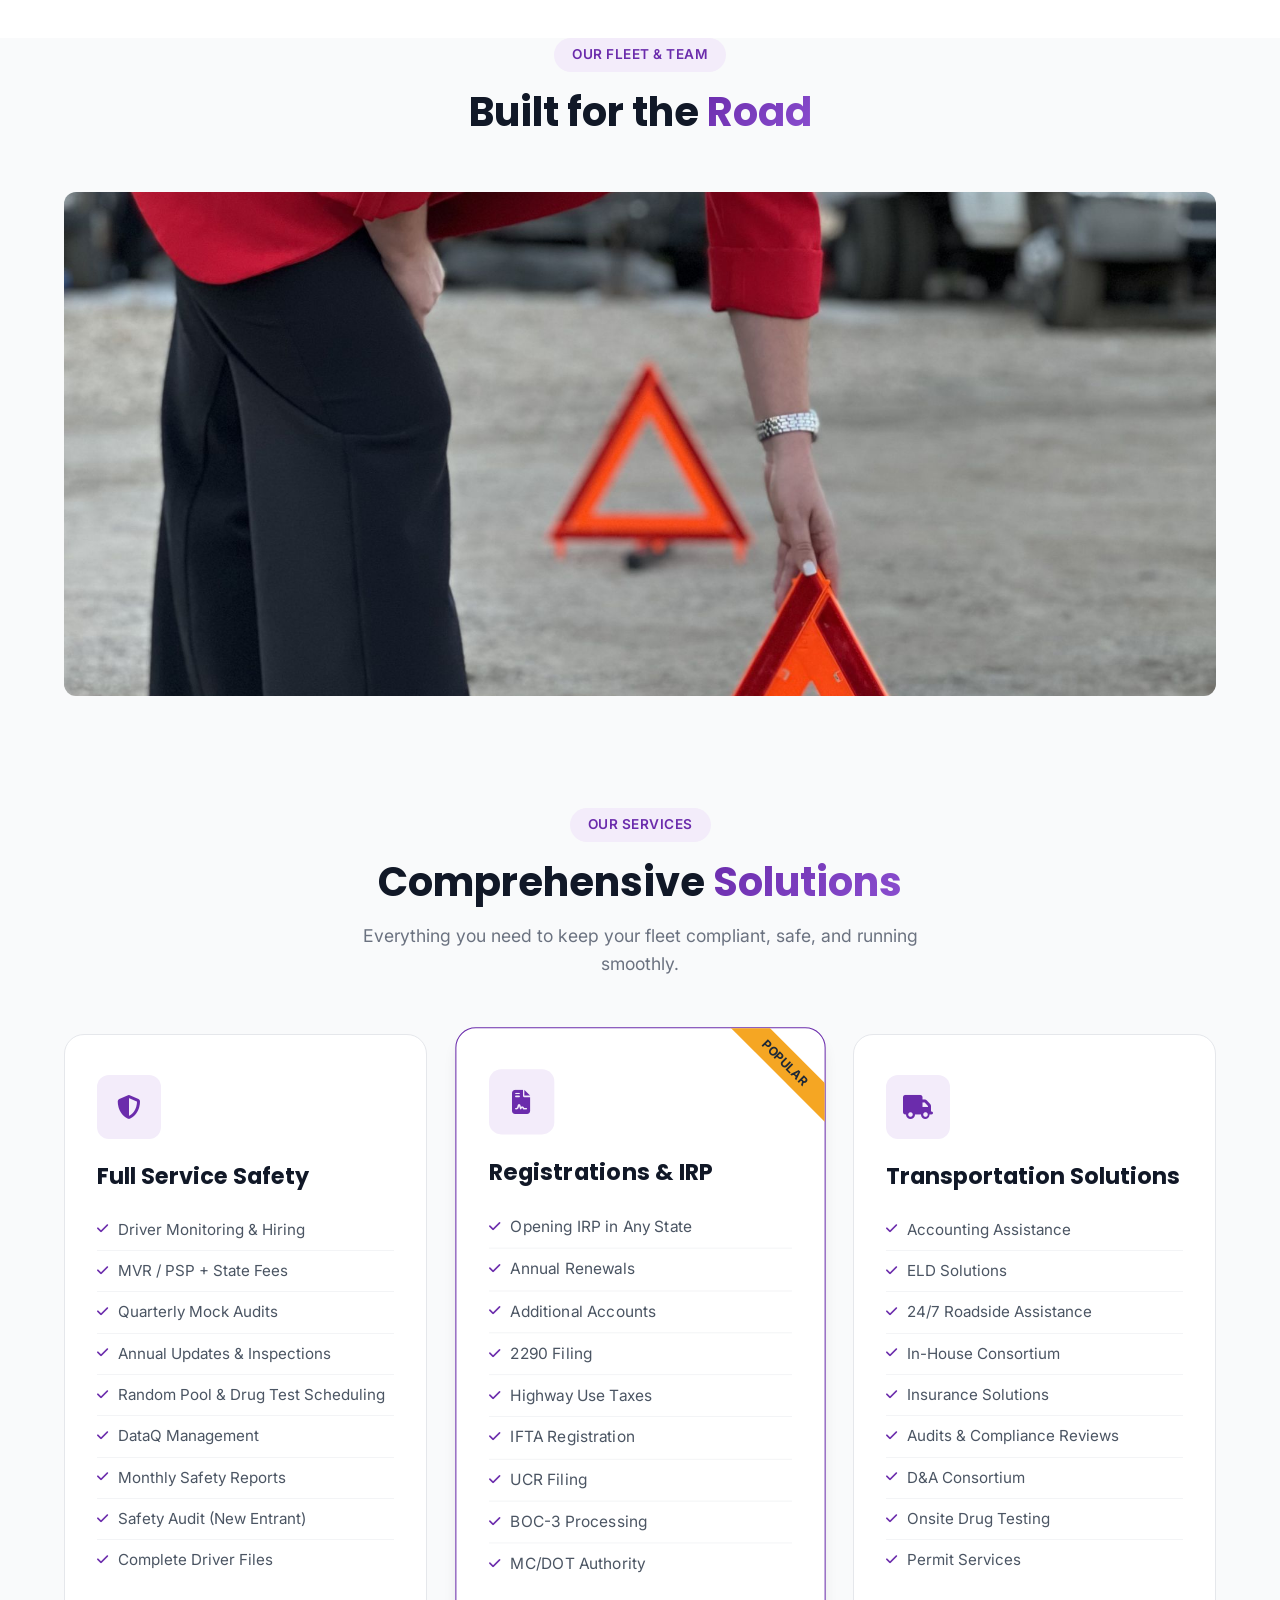
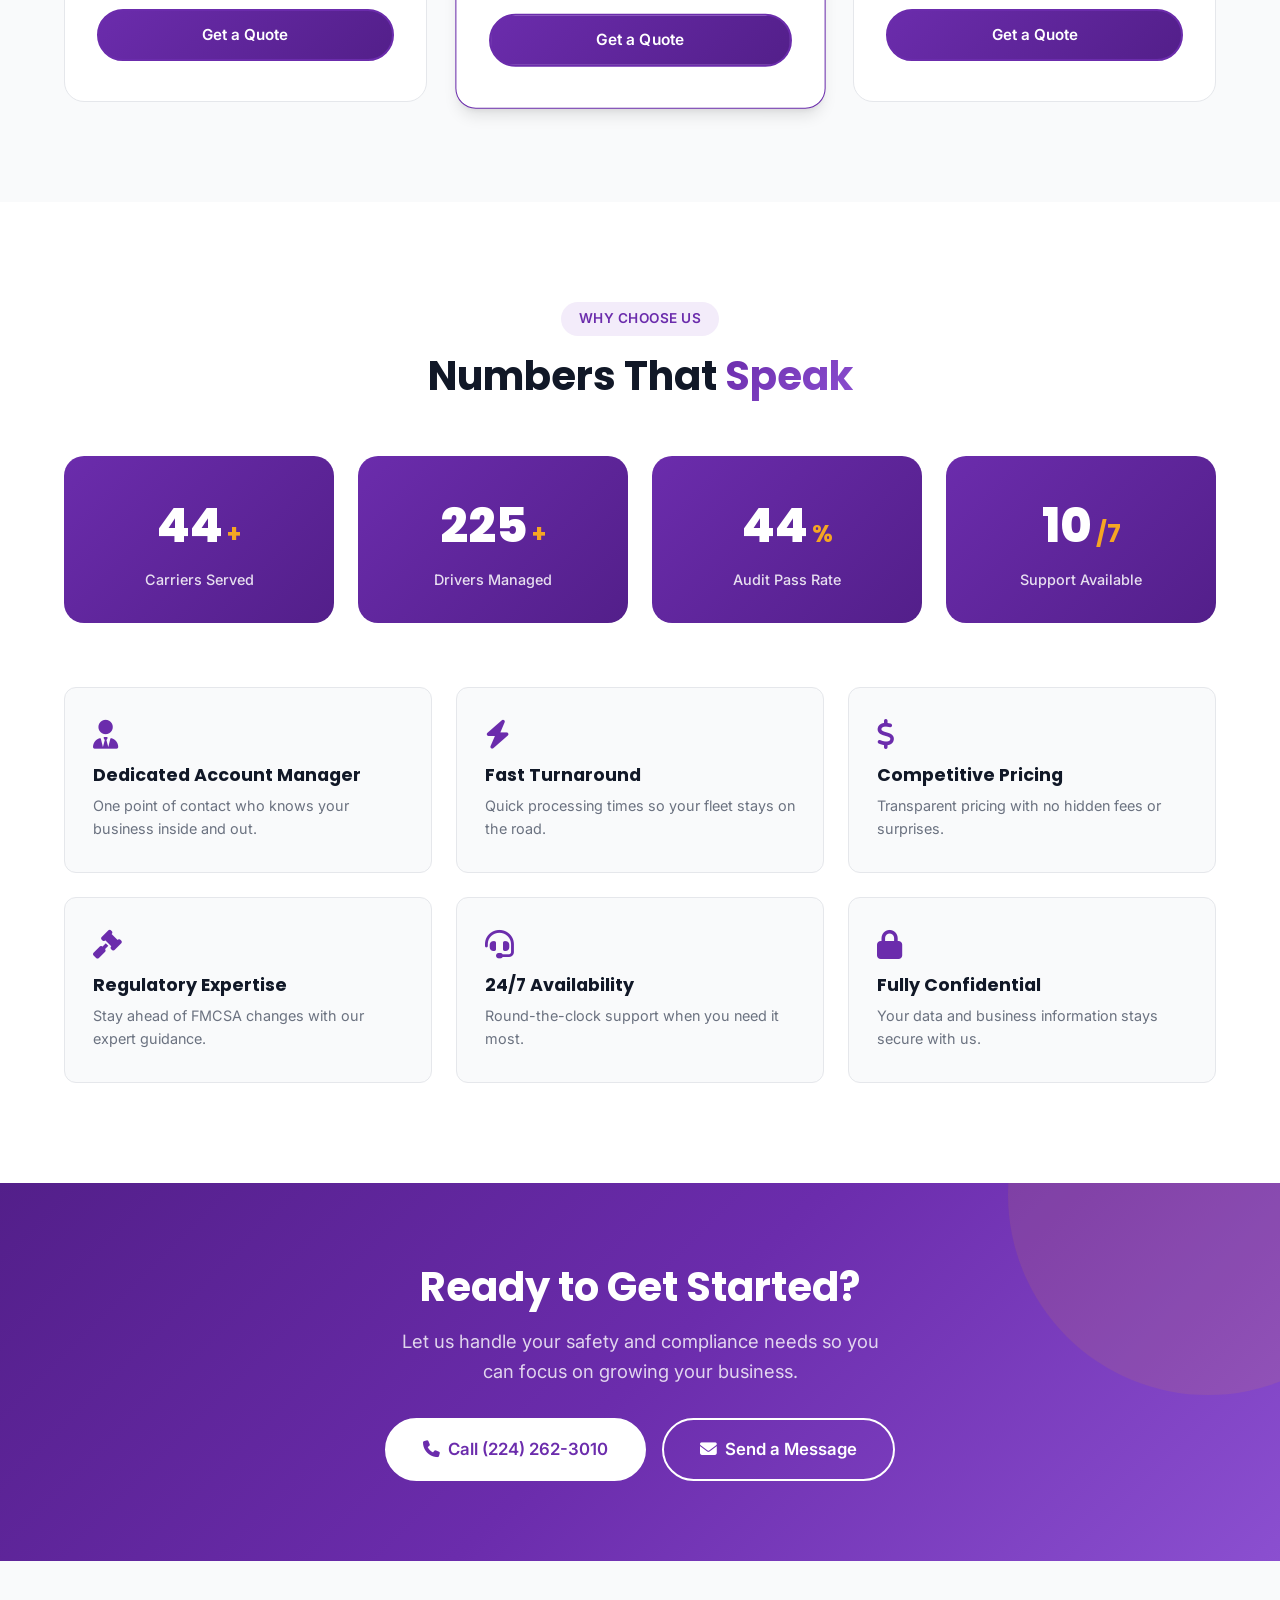
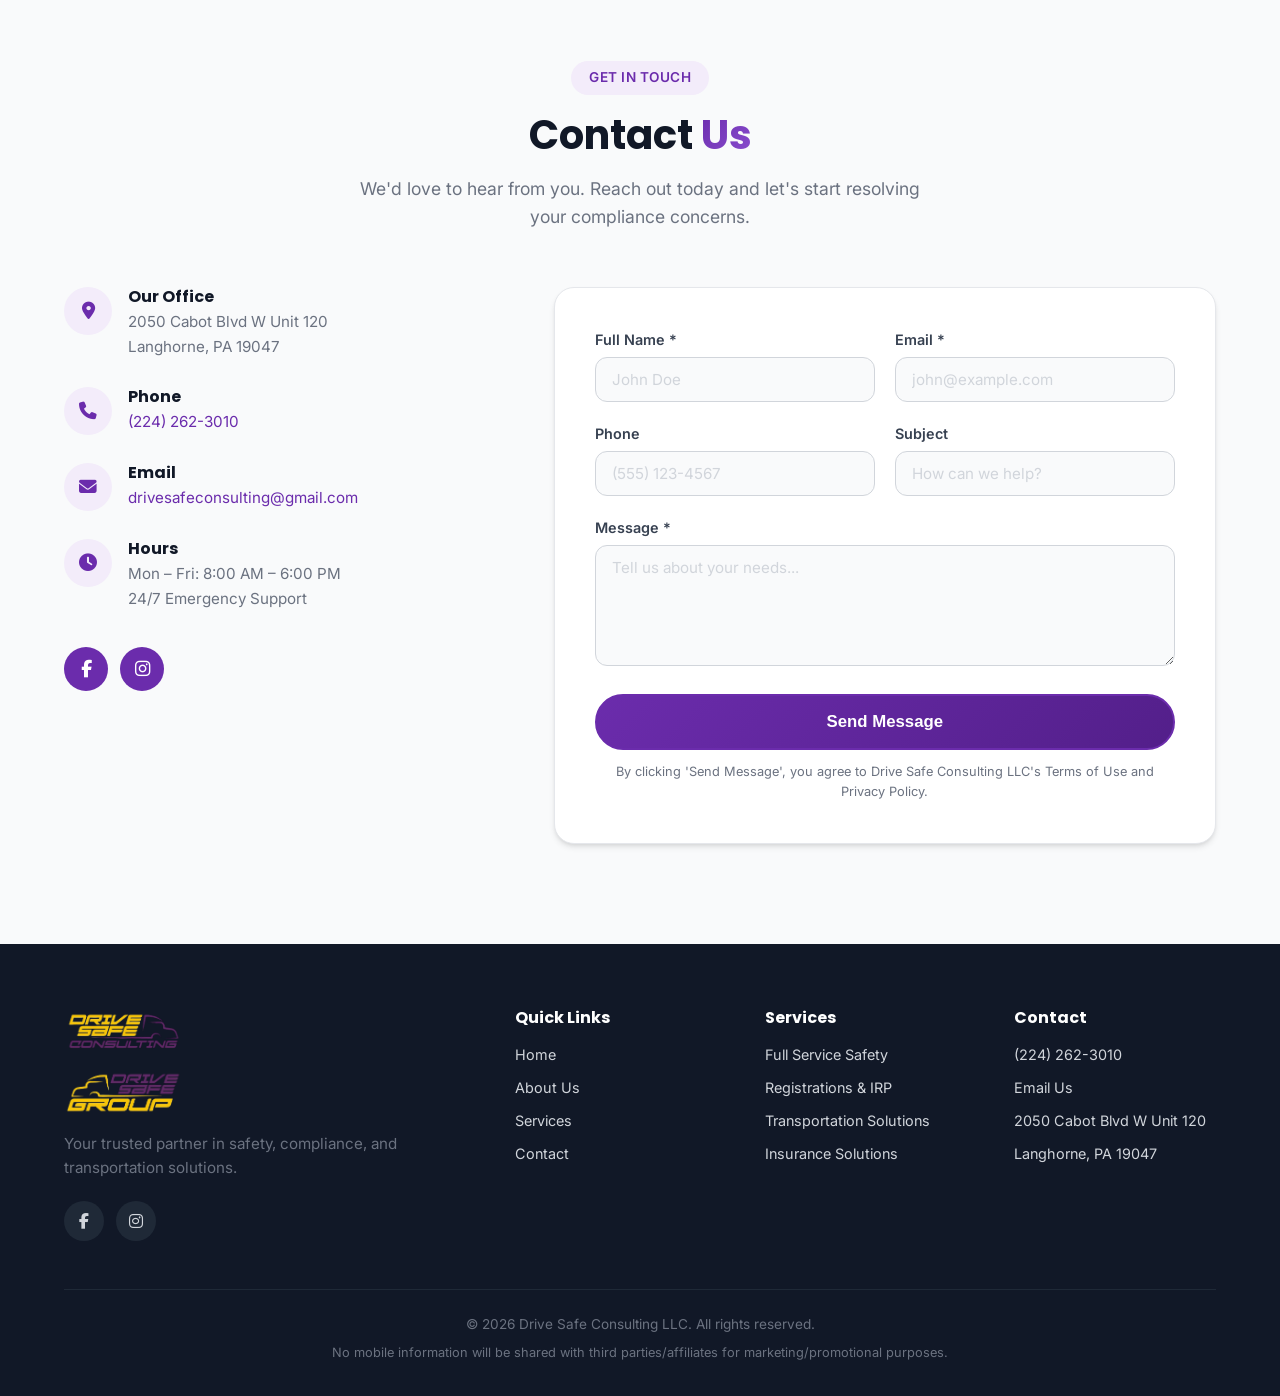
==== commit 5a414323: "Update office address to 2050 Cabot Blvd W Unit 120 Langhorne" ====
--- a/index.html
+++ b/index.html
@@ -855,7 +855,7 @@
                             <h4>Our Office</h4>
 
 
-                            <p>22 W Lincoln Hwy<br>Penndel, PA 19047</p>
+                            <p>2050 Cabot Blvd W Unit 120<br>Langhorne, PA 19047</p>
 
 
                         </div>
@@ -1179,10 +1179,10 @@
                         <li><a href="mailto:drivesafeconsulting@gmail.com">Email Us</a></li>
 
 
-                        <li>22 W Lincoln Hwy</li>
-
-
-                        <li>Penndel, PA 19047</li>
+                        <li>2050 Cabot Blvd W Unit 120</li>
+
+
+                        <li>Langhorne, PA 19047</li>
 
 
                     </ul>
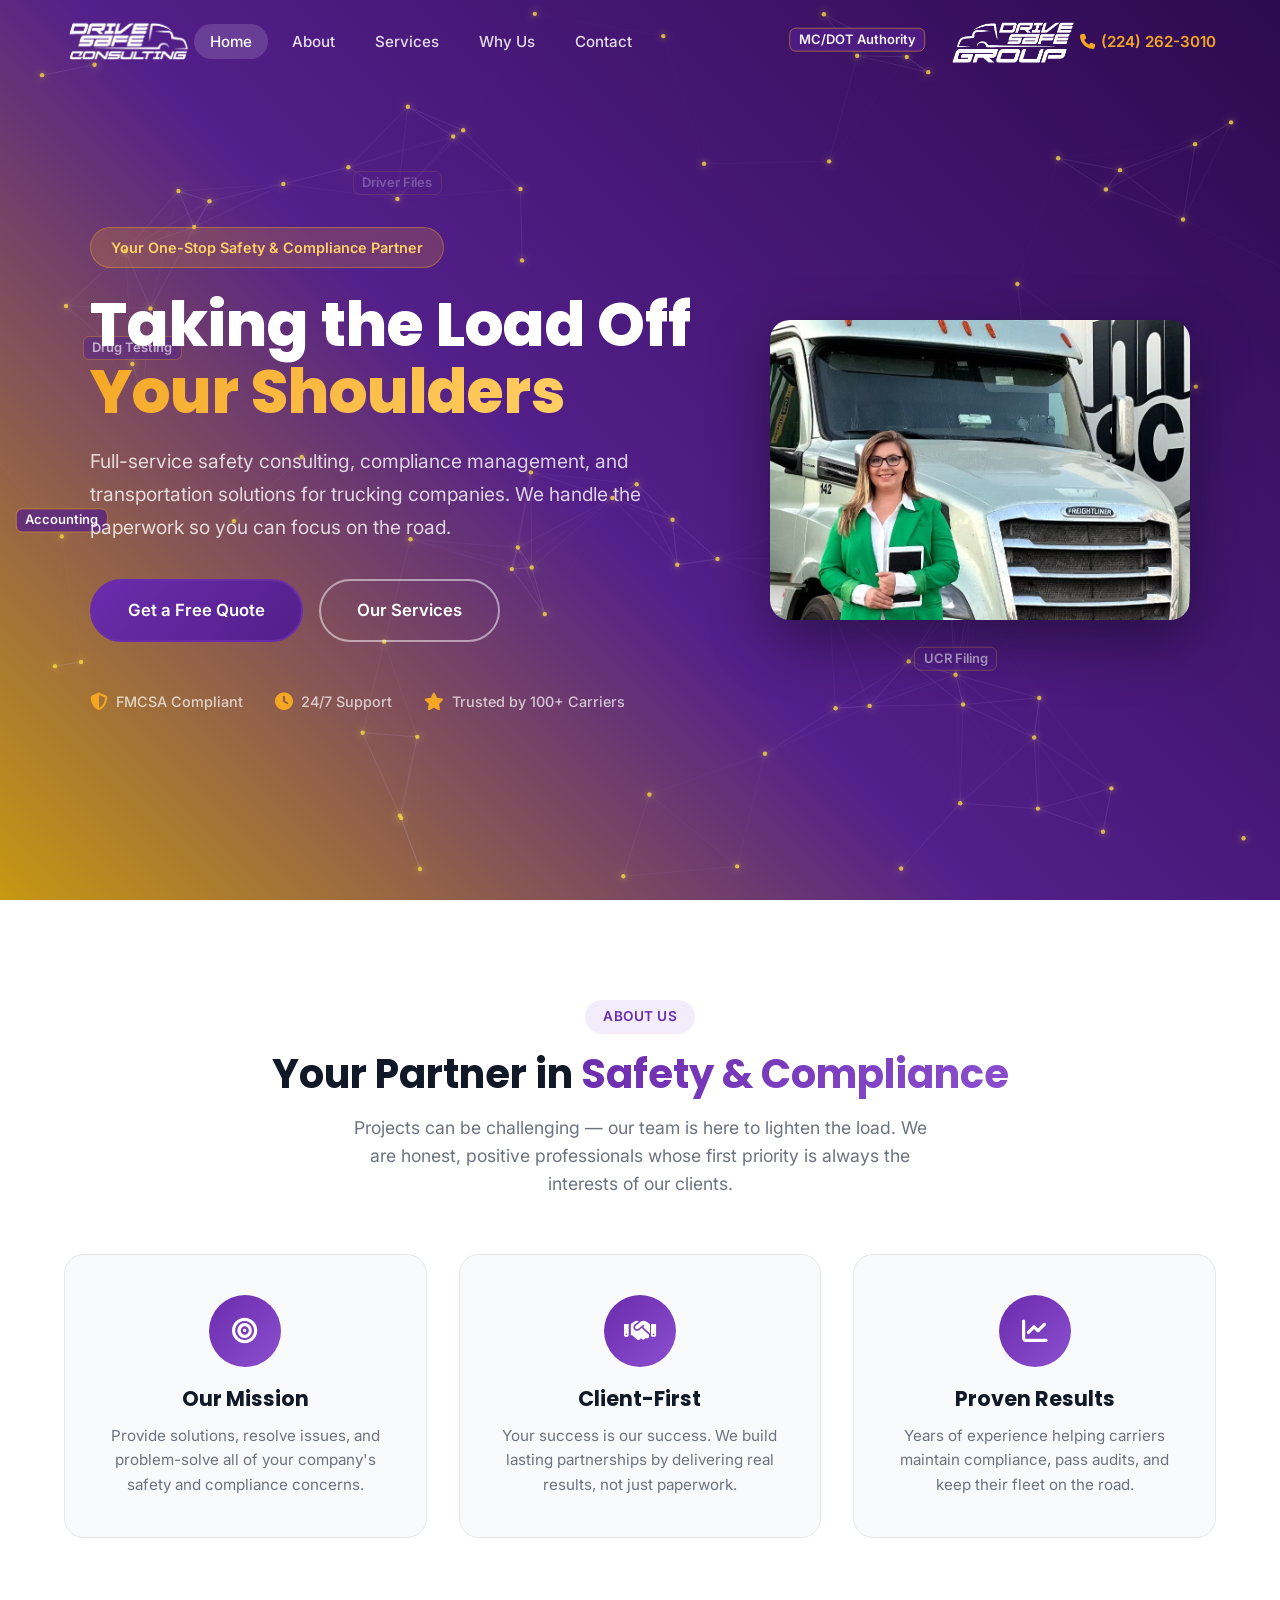
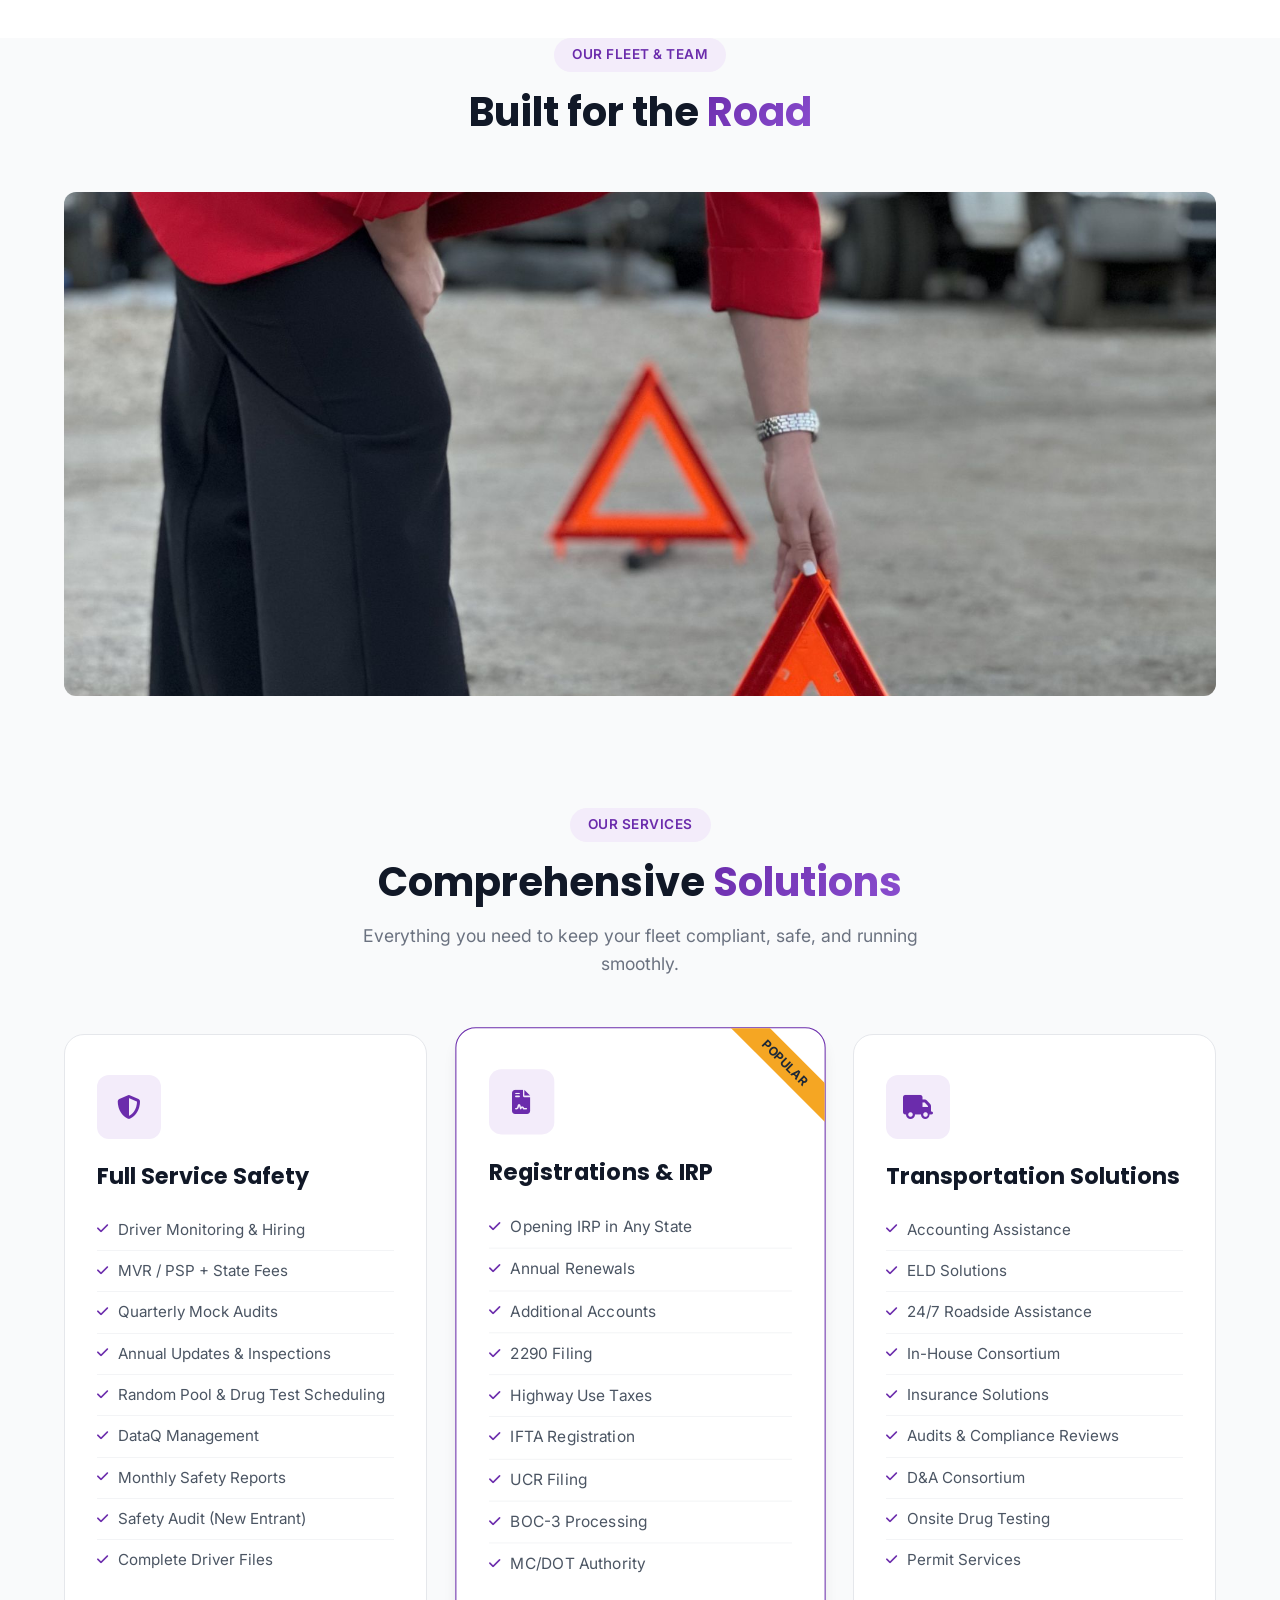
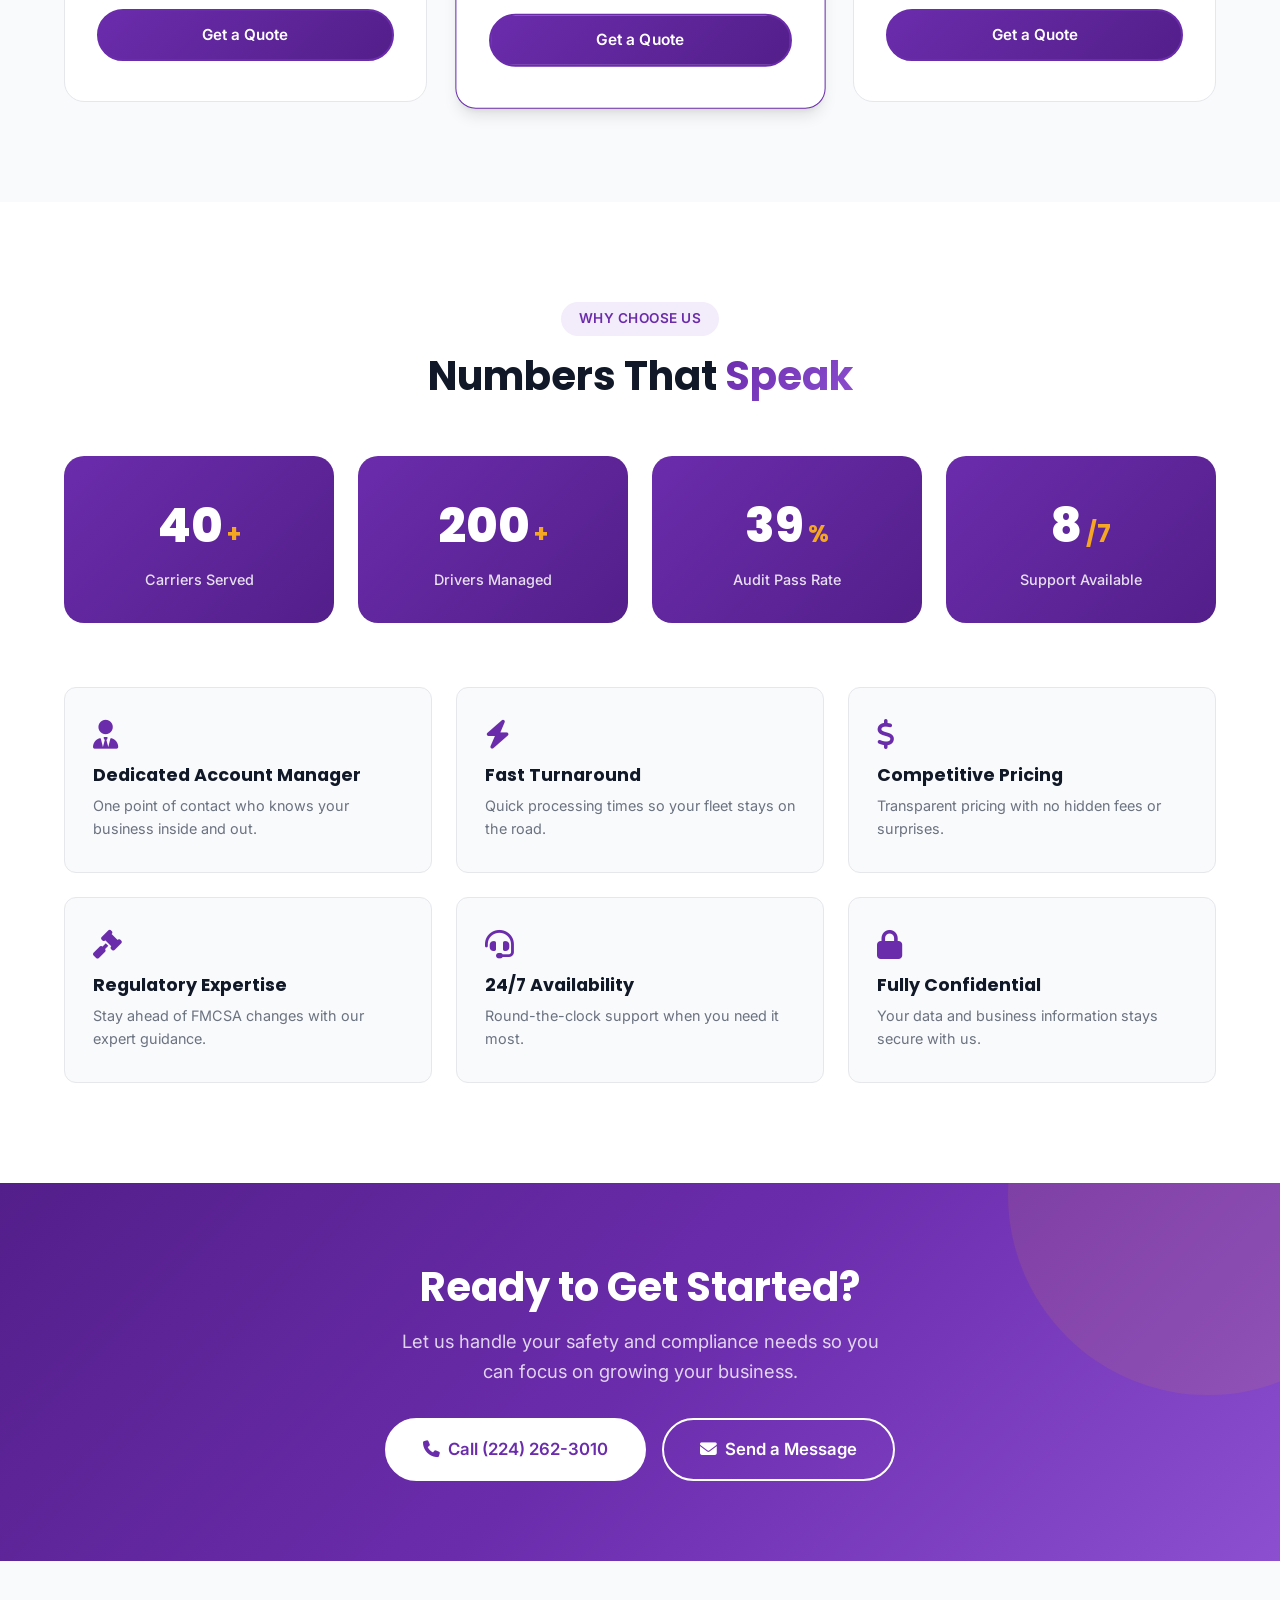
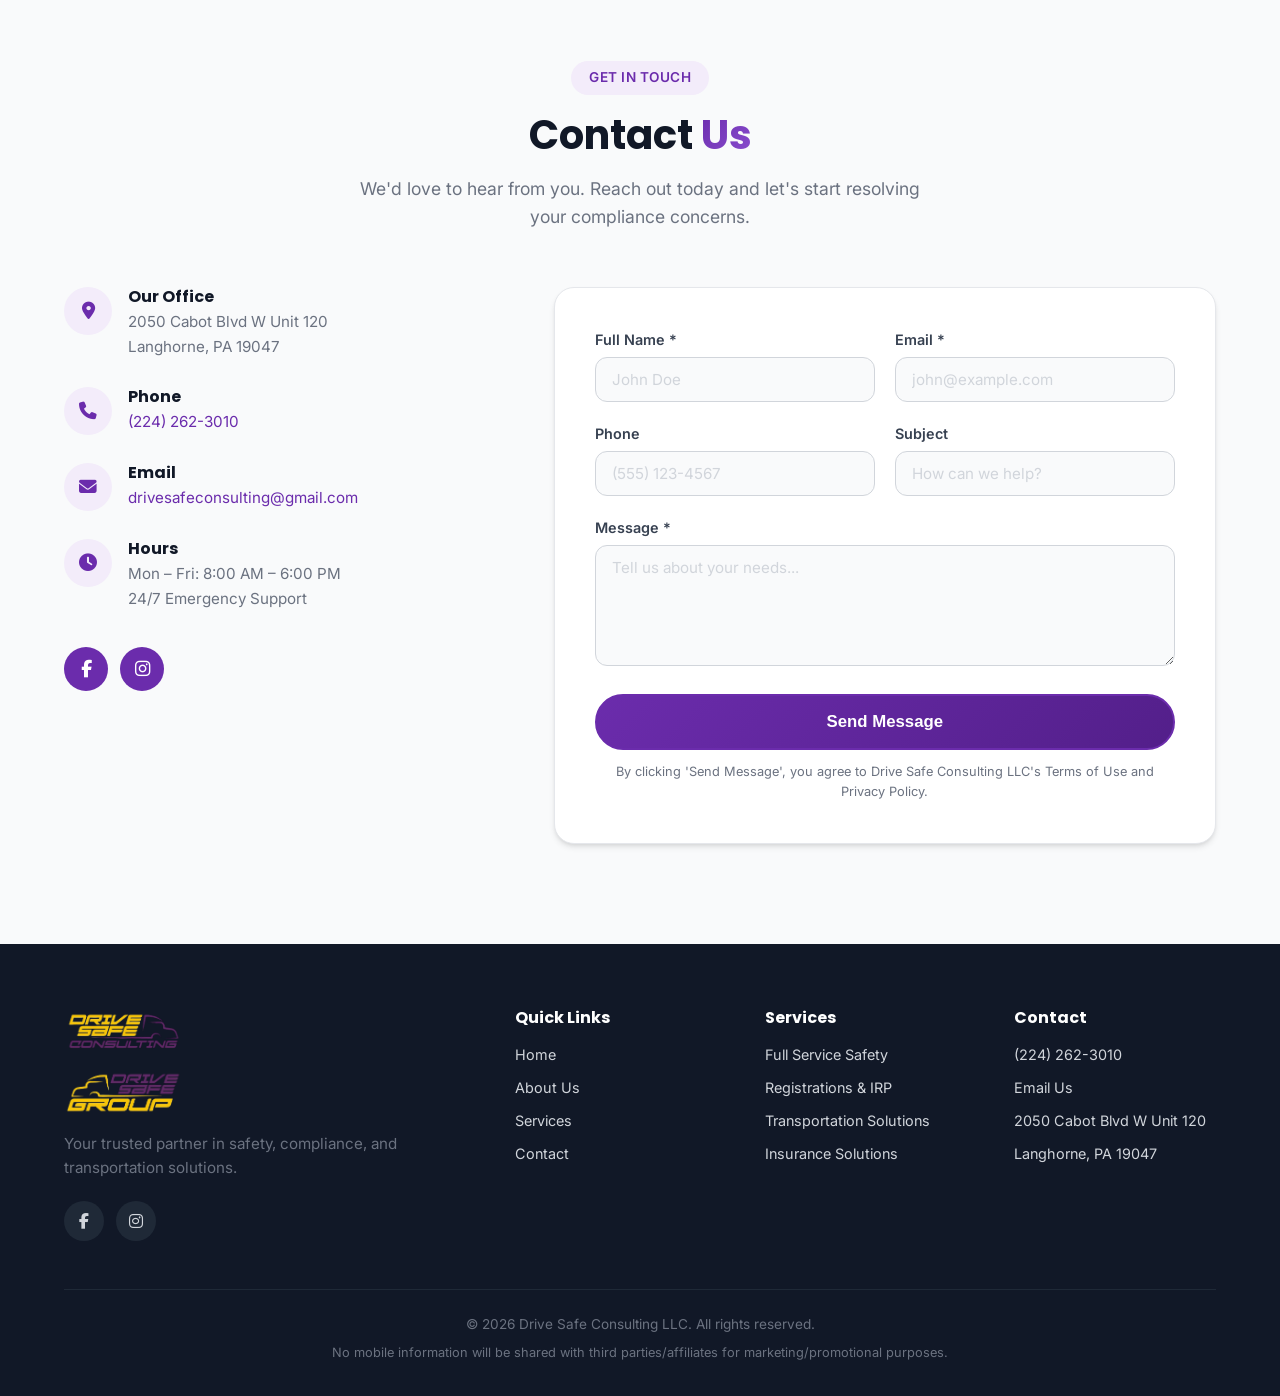
==== commit a904fe85: "hero: animated network canvas with blinking service labels" ====
--- a/index.html
+++ b/index.html
@@ -126,7 +126,7 @@
     <section class="hero" id="home">
 
 
-        <div class="hero-bg"></div>
+        <canvas id="heroCanvas" class="hero-canvas"></canvas>
 
 
         <div class="container hero-container">
@@ -1231,6 +1231,7 @@
 
 
     <script src="js/main.js"></script>
+    <script src="js/hero-network.js"></script>
 
 
 </body>
--- a/css/styles.css
+++ b/css/styles.css
@@ -276,30 +276,19 @@
     padding: 120px 0 80px;
 }
 
-.hero-bg {
+.hero-canvas {
     position: absolute;
     top: 0;
     left: 0;
     width: 100%;
     height: 100%;
-    background: linear-gradient(135deg, var(--purple-dark) 0%, var(--purple) 50%, var(--purple-light) 100%);
-    z-index: -2;
-}
-
-.hero-bg::after {
-    content: '';
-    position: absolute;
-    top: 0;
-    left: 0;
-    width: 100%;
-    height: 100%;
-    background: url("data:image/svg+xml,%3Csvg width='60' height='60' viewBox='0 0 60 60' xmlns='http://www.w3.org/2000/svg'%3E%3Cg fill='none' fill-rule='evenodd'%3E%3Cg fill='%23ffffff' fill-opacity='0.04'%3E%3Cpath d='M36 34v-4h-2v4h-4v2h4v4h2v-4h4v-2h-4zm0-30V0h-2v4h-4v2h4v4h2V6h4V4h-4zM6 34v-4H4v4H0v2h4v4h2v-4h4v-2H6zM6 4V0H4v4H0v2h4v4h2V6h4V4H6z'/%3E%3C/g%3E%3C/g%3E%3C/svg%3E");
-    z-index: -1;
+    z-index: 0;
+    display: block;
 }
 
 .hero-container {
     position: relative;
-    z-index: 1;
+    z-index: 2;
     display: flex;
     align-items: center;
     gap: 60px;
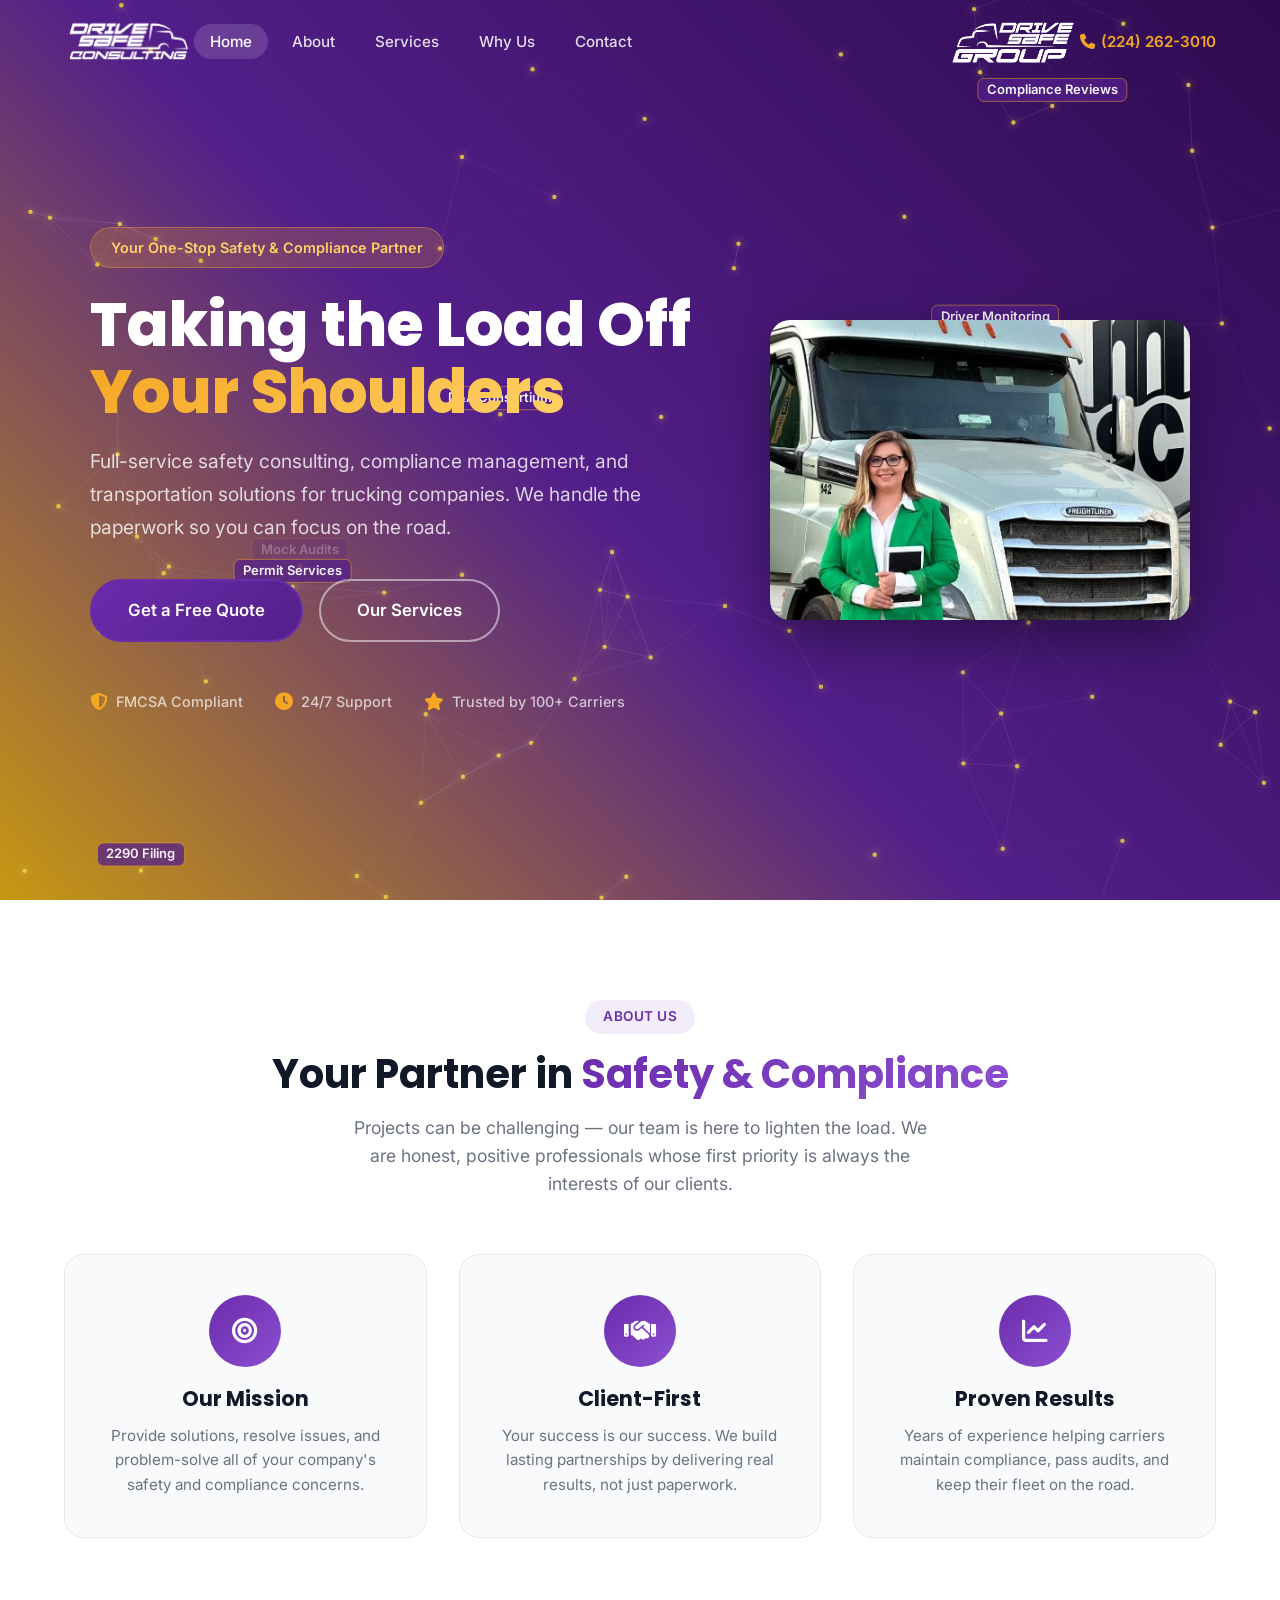
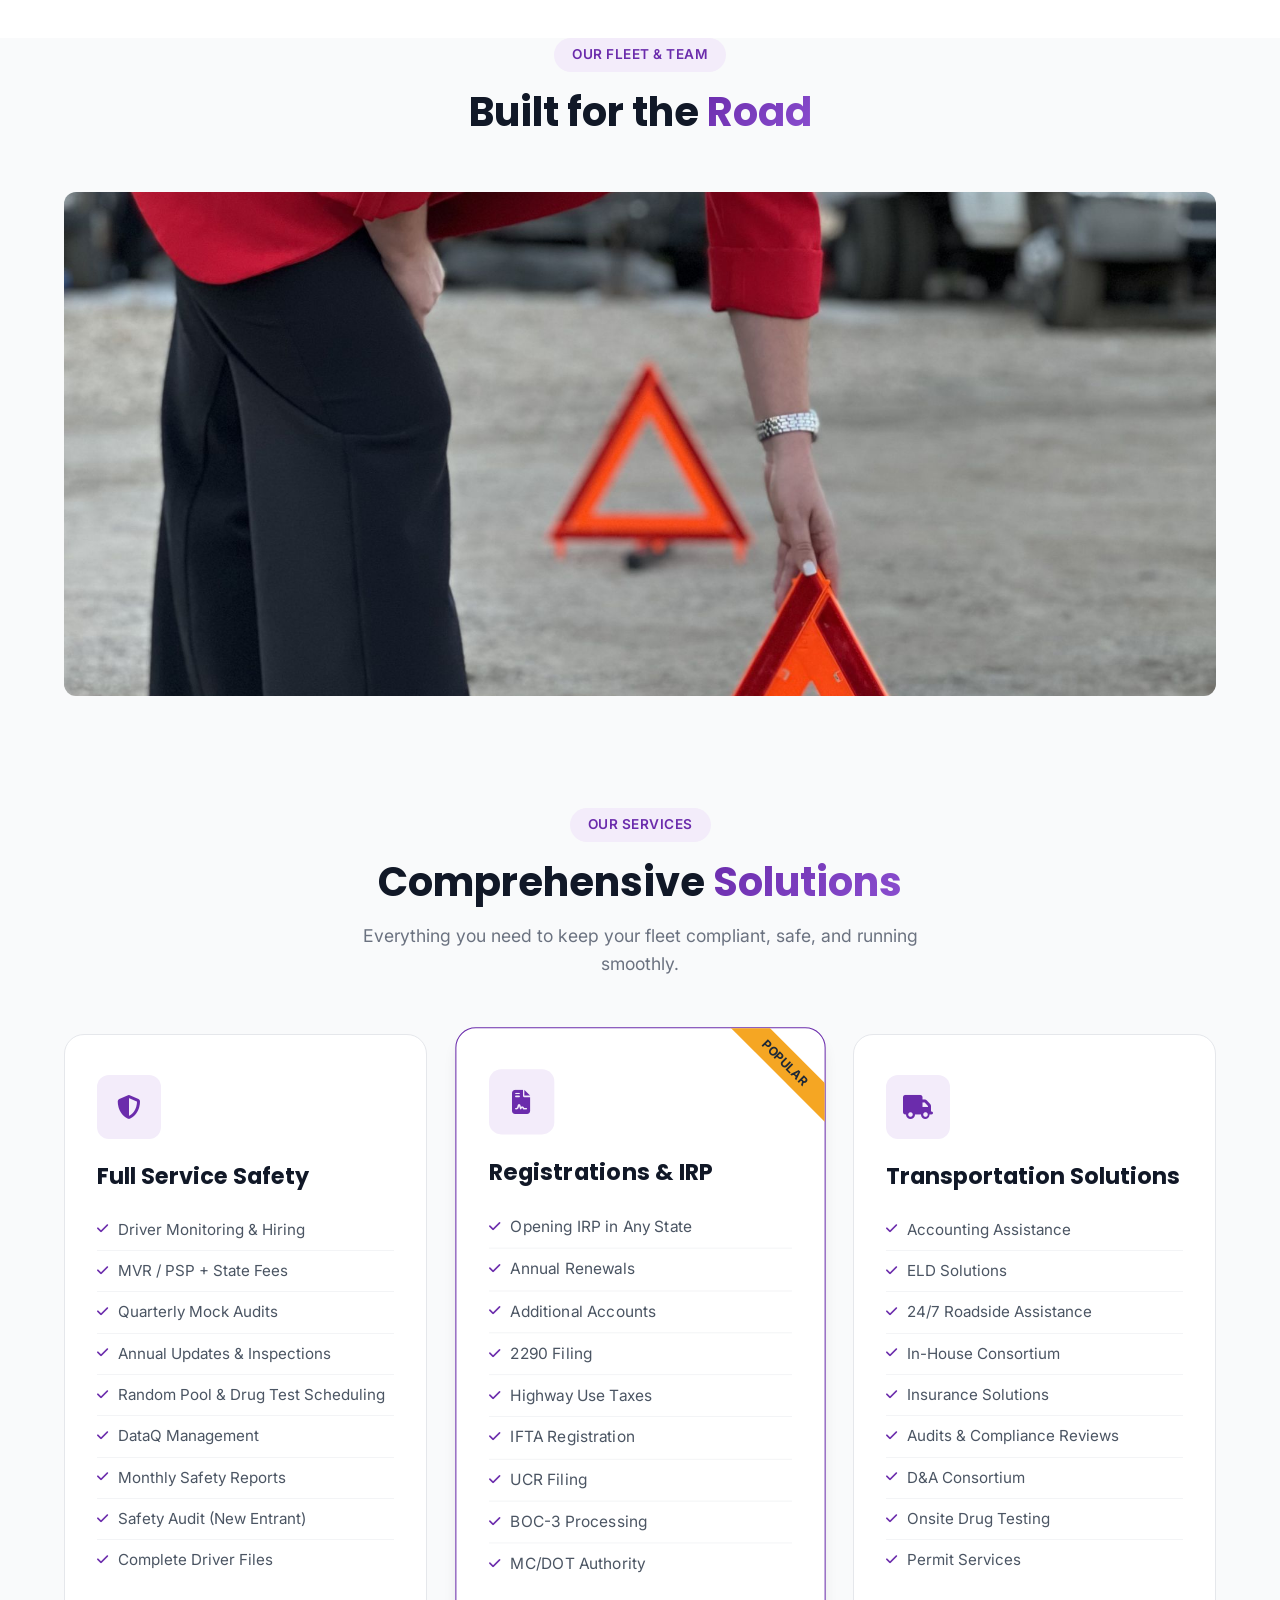
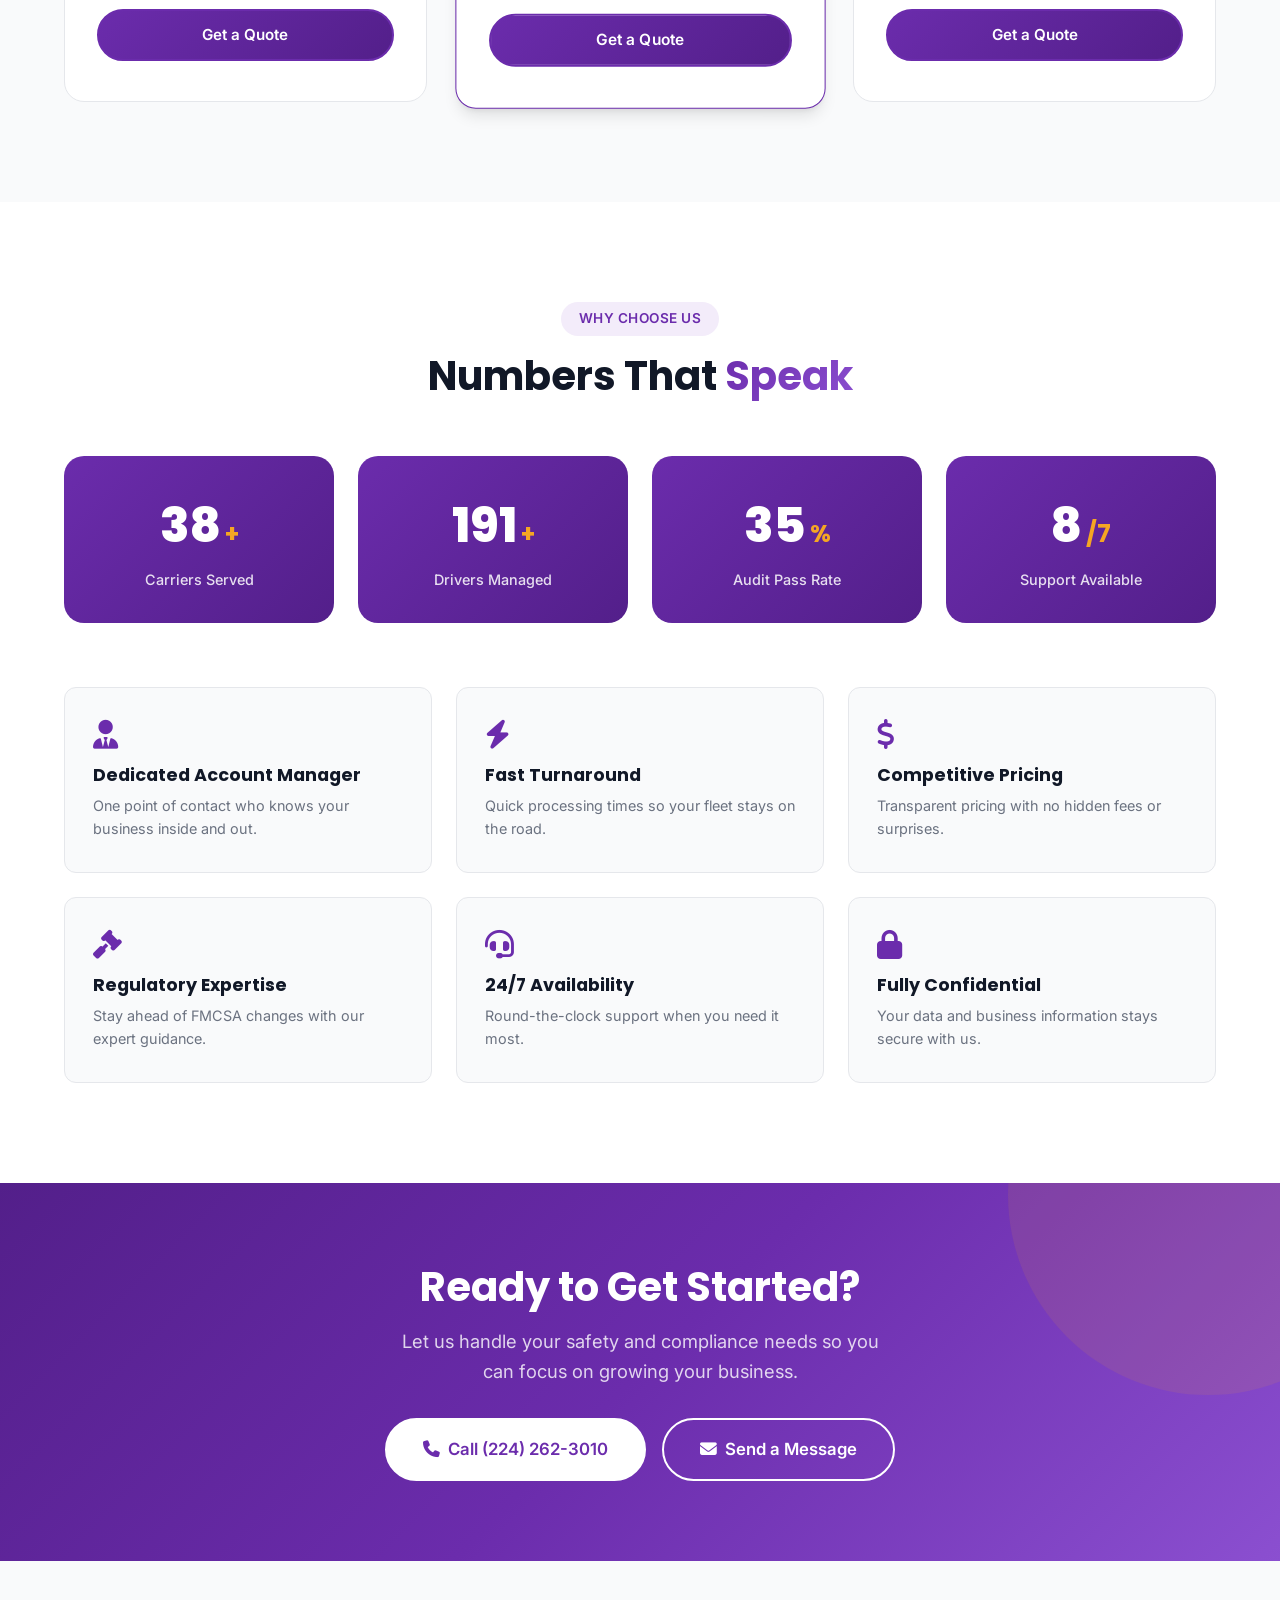
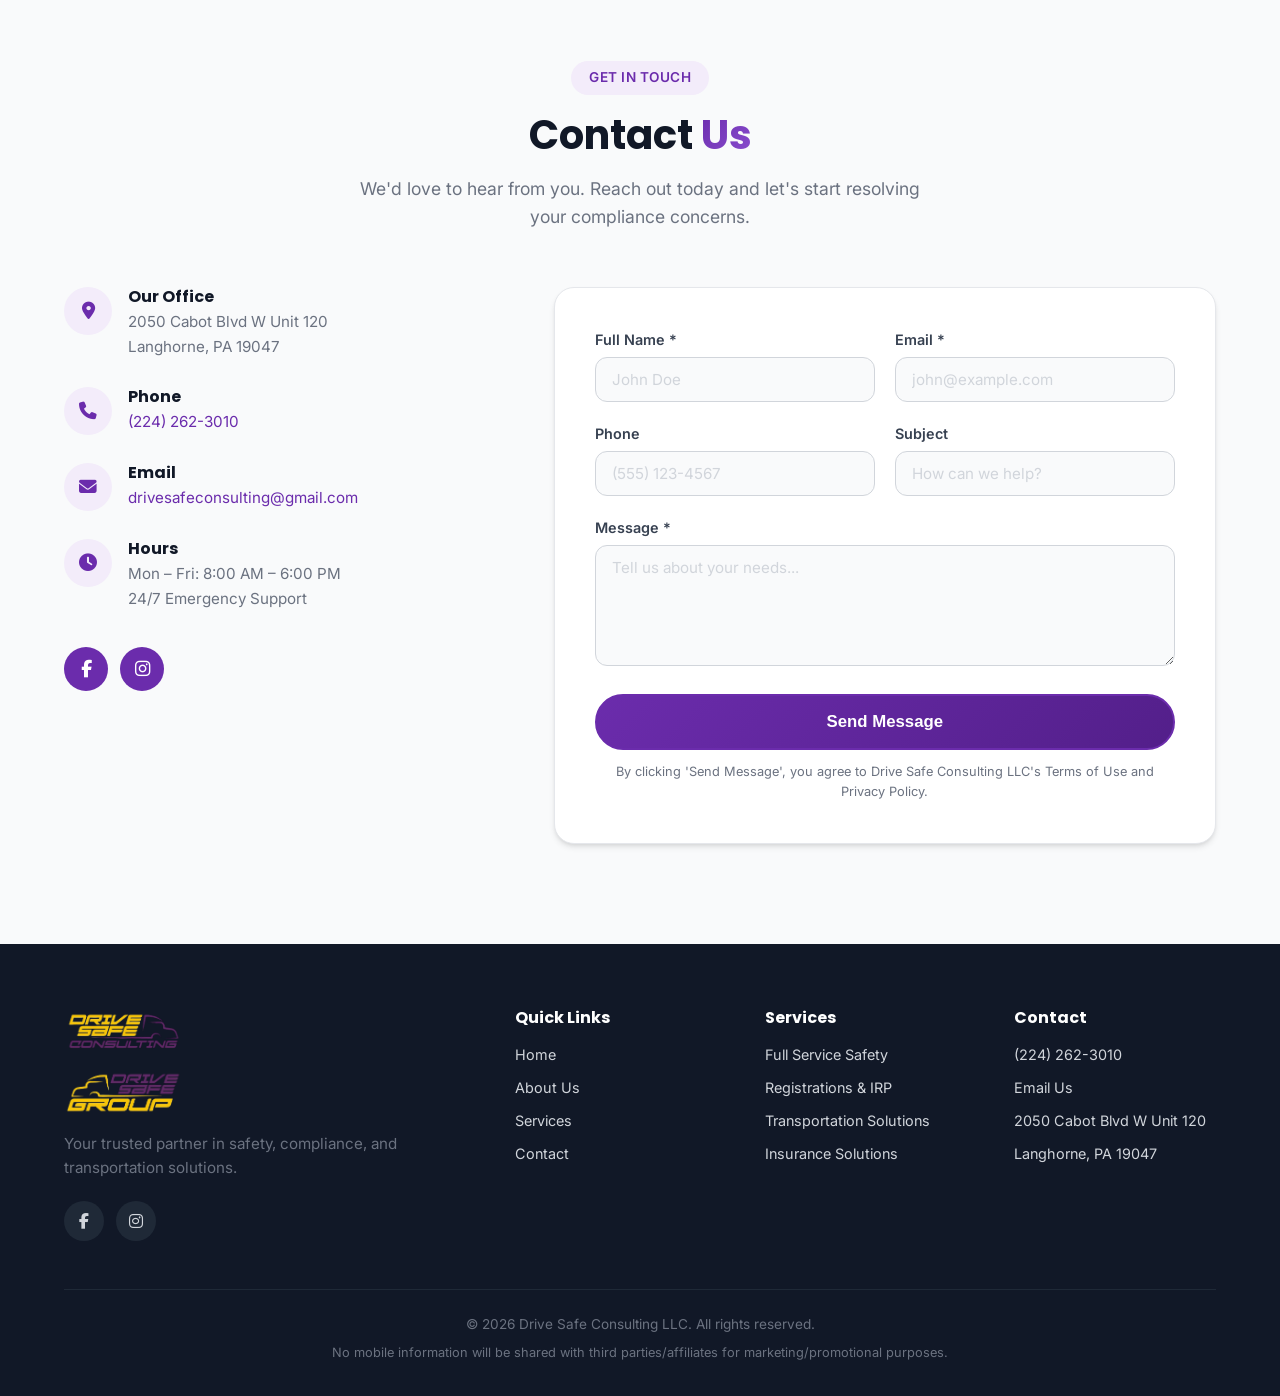
==== commit dc89c0e3: "add cache-busting query params to JS/CSS links" ====
--- a/index.html
+++ b/index.html
@@ -23,7 +23,7 @@
     <meta name="description" content="Drive Safe Consulting LLC provides full-service safety, compliance, registrations, IRP, and transportation solutions for trucking companies.">
 
 
-    <link rel="stylesheet" href="css/styles.css">
+    <link rel="stylesheet" href="css/styles.css?v=20260408">
 
 
     <link rel="preconnect" href="https://fonts.googleapis.com">
@@ -1230,8 +1230,8 @@
 
 
 
-    <script src="js/main.js"></script>
-    <script src="js/hero-network.js"></script>
+    <script src="js/main.js?v=20260408"></script>
+    <script src="js/hero-network.js?v=20260408"></script>
 
 
 </body>
--- a/css/styles.css
+++ b/css/styles.css
@@ -274,6 +274,7 @@
     align-items: center;
     overflow: hidden;
     padding: 120px 0 80px;
+    background: linear-gradient(135deg, #2d0a4e 0%, #531F8A 55%, #c99a10 100%);
 }
 
 .hero-canvas {
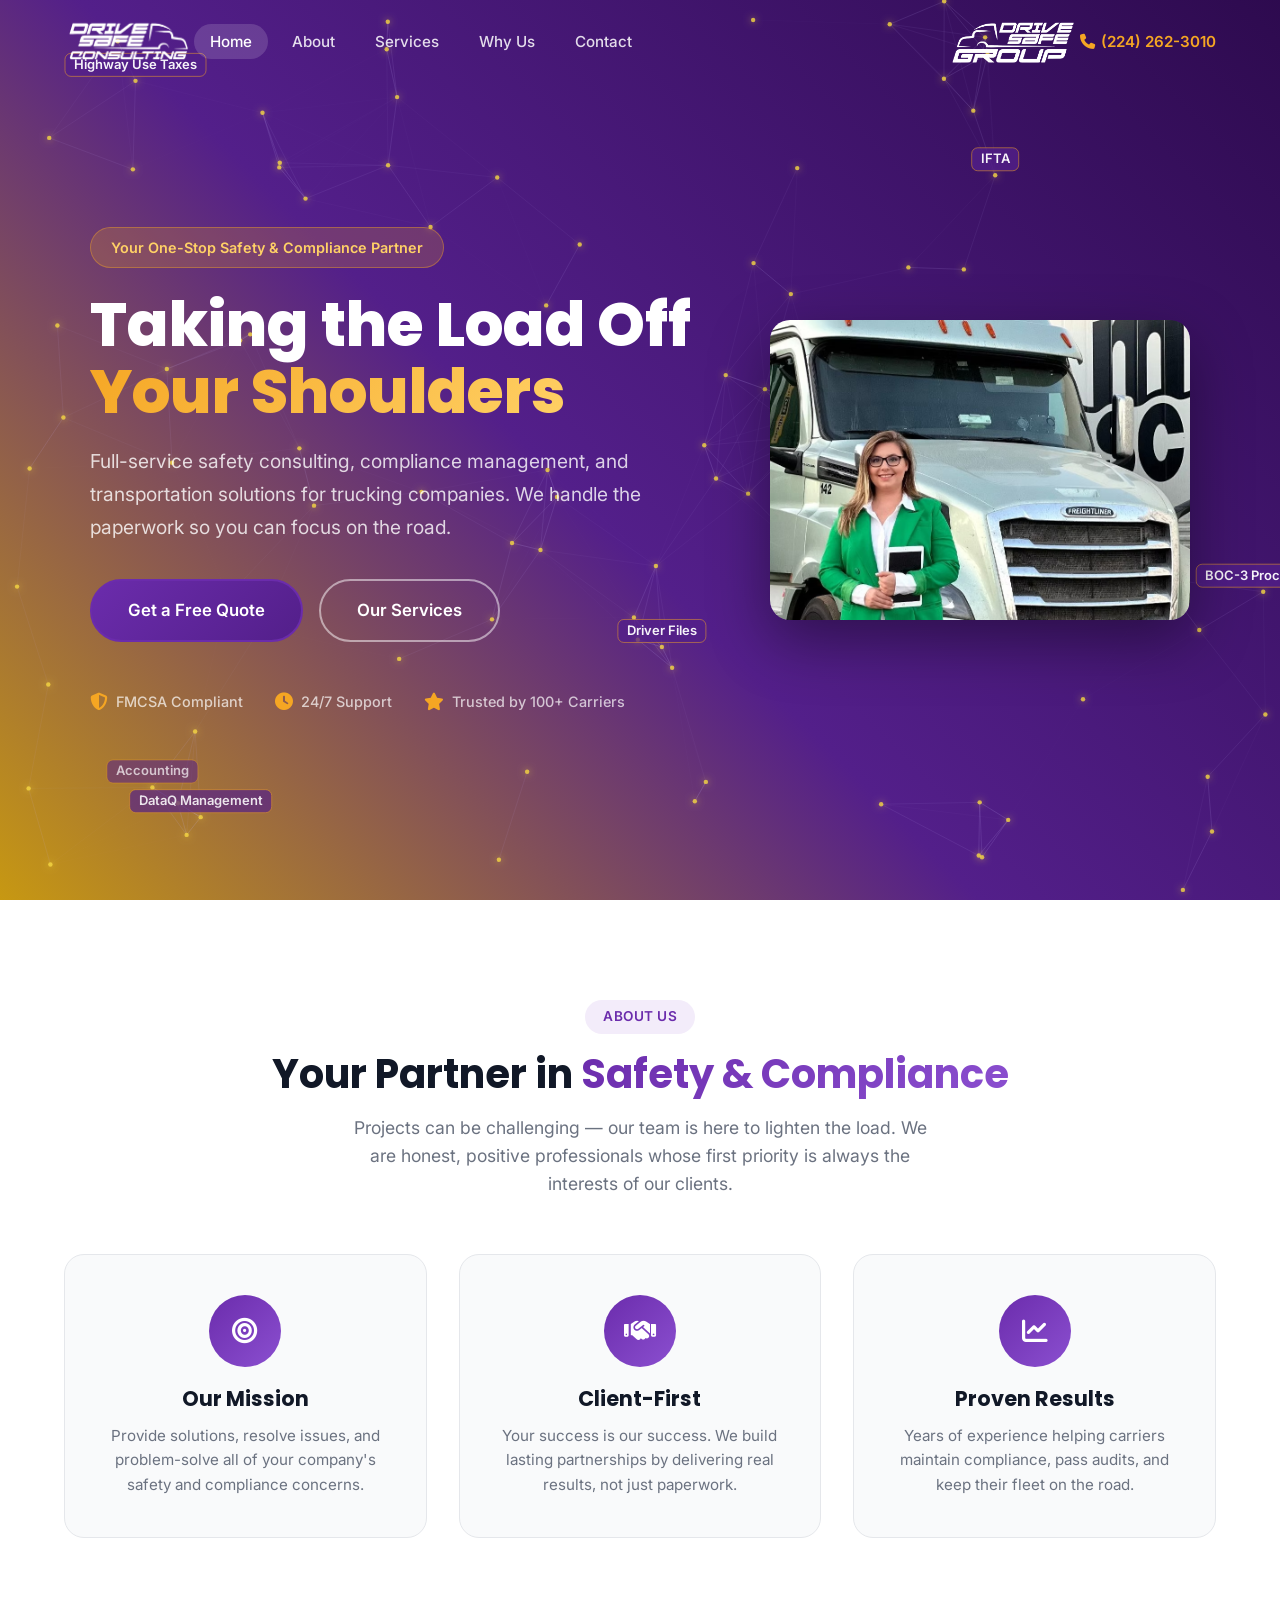
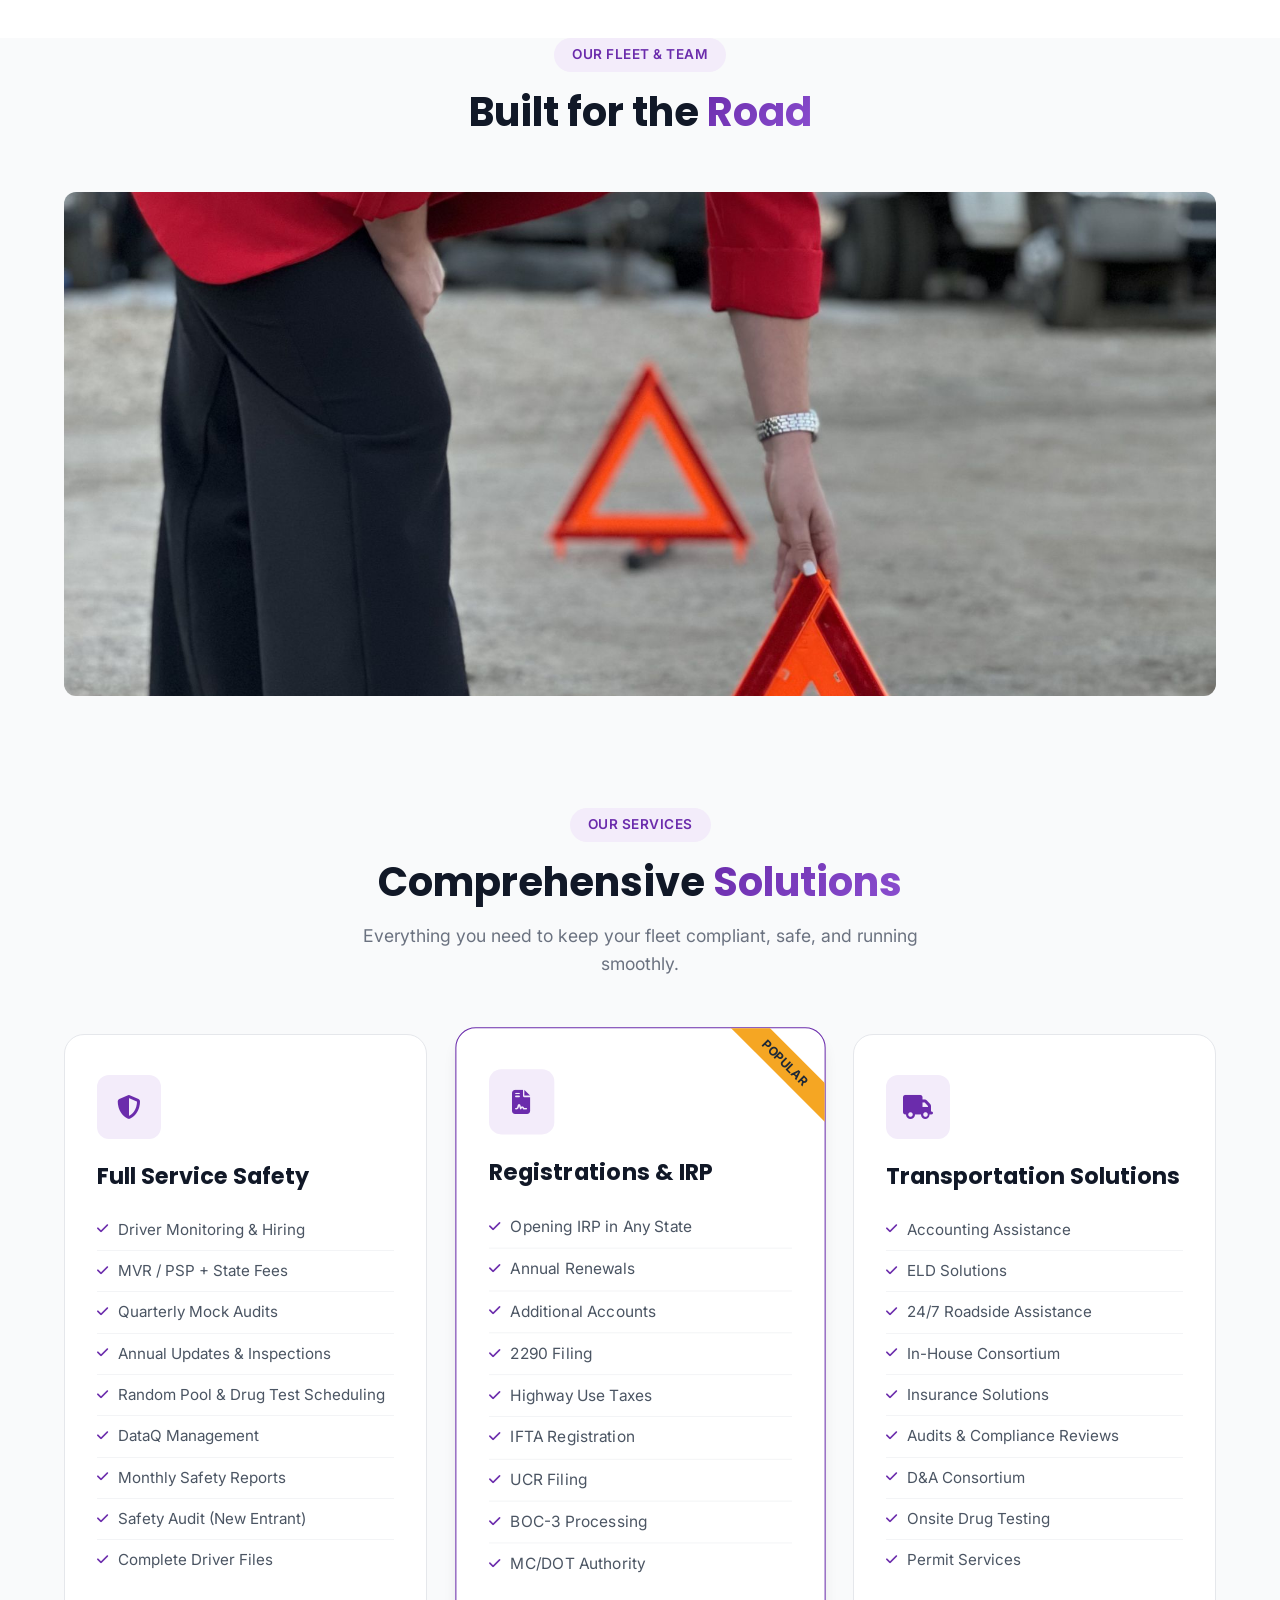
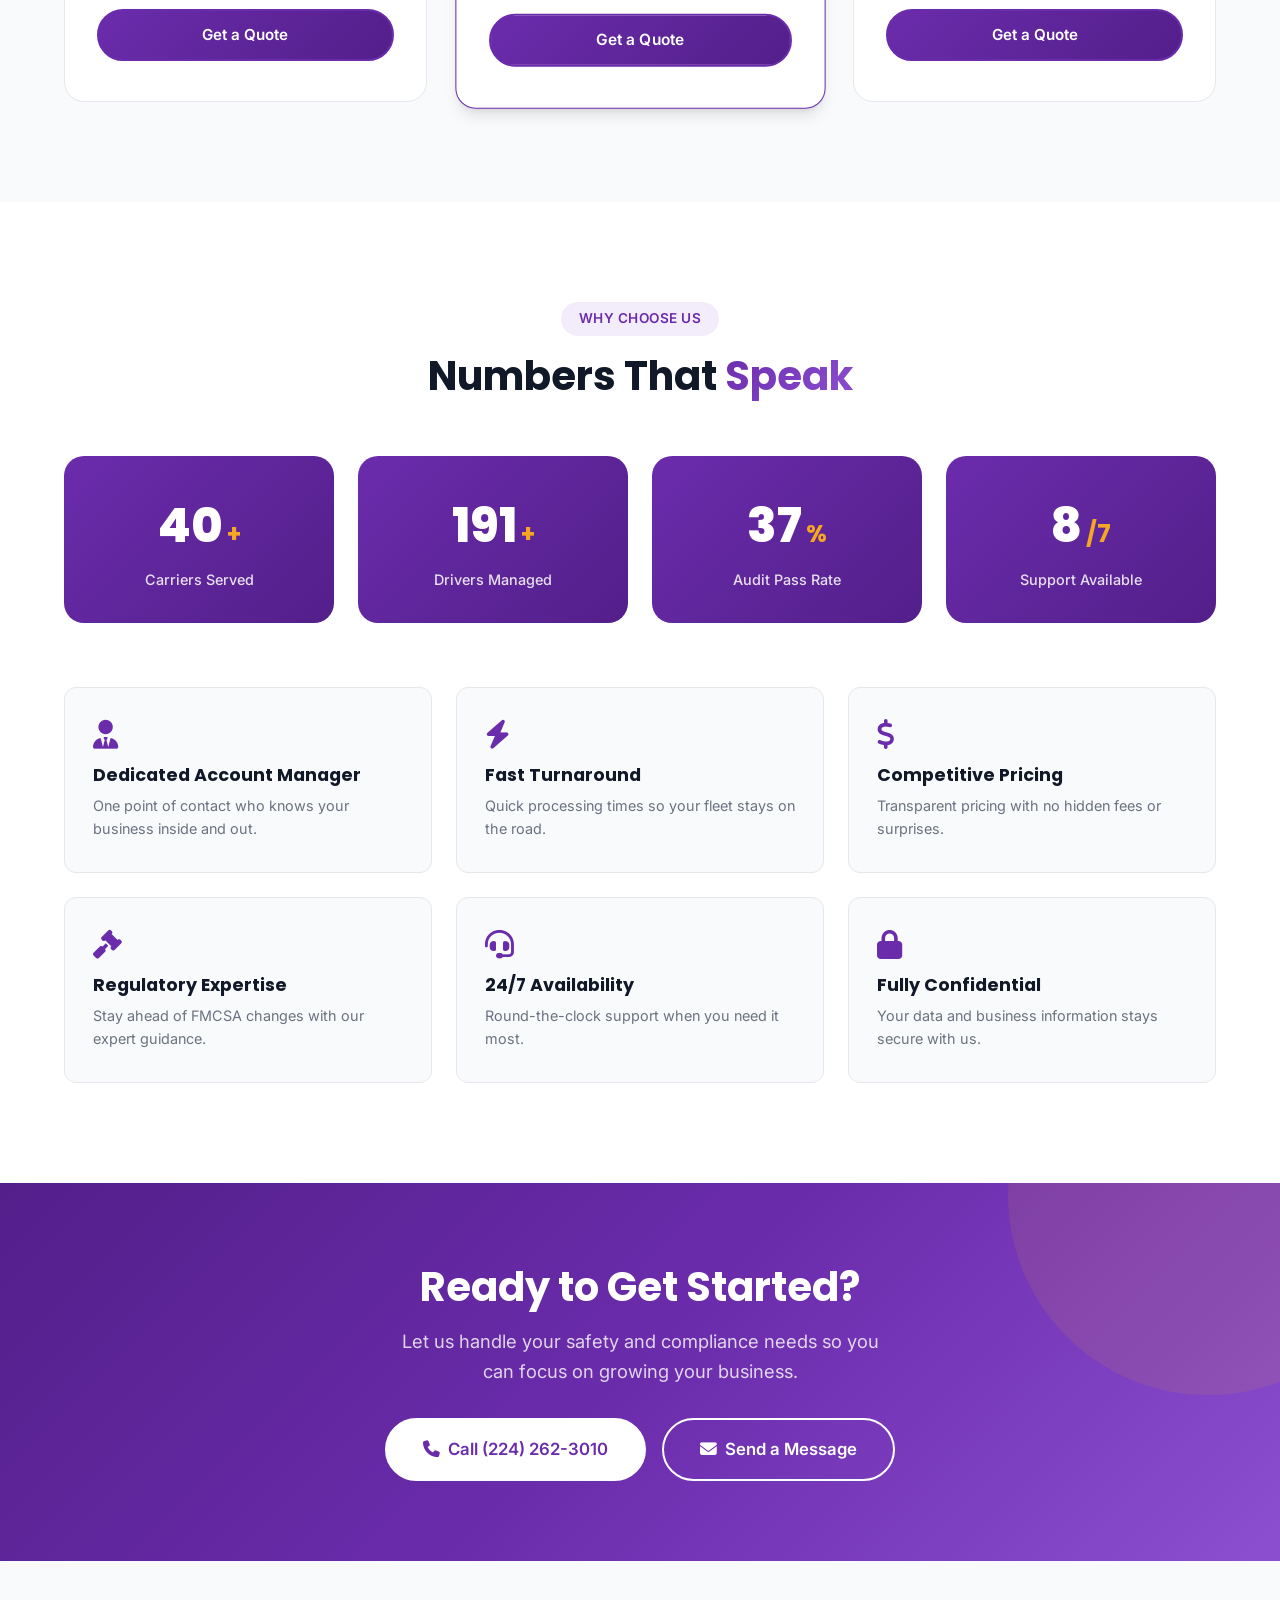
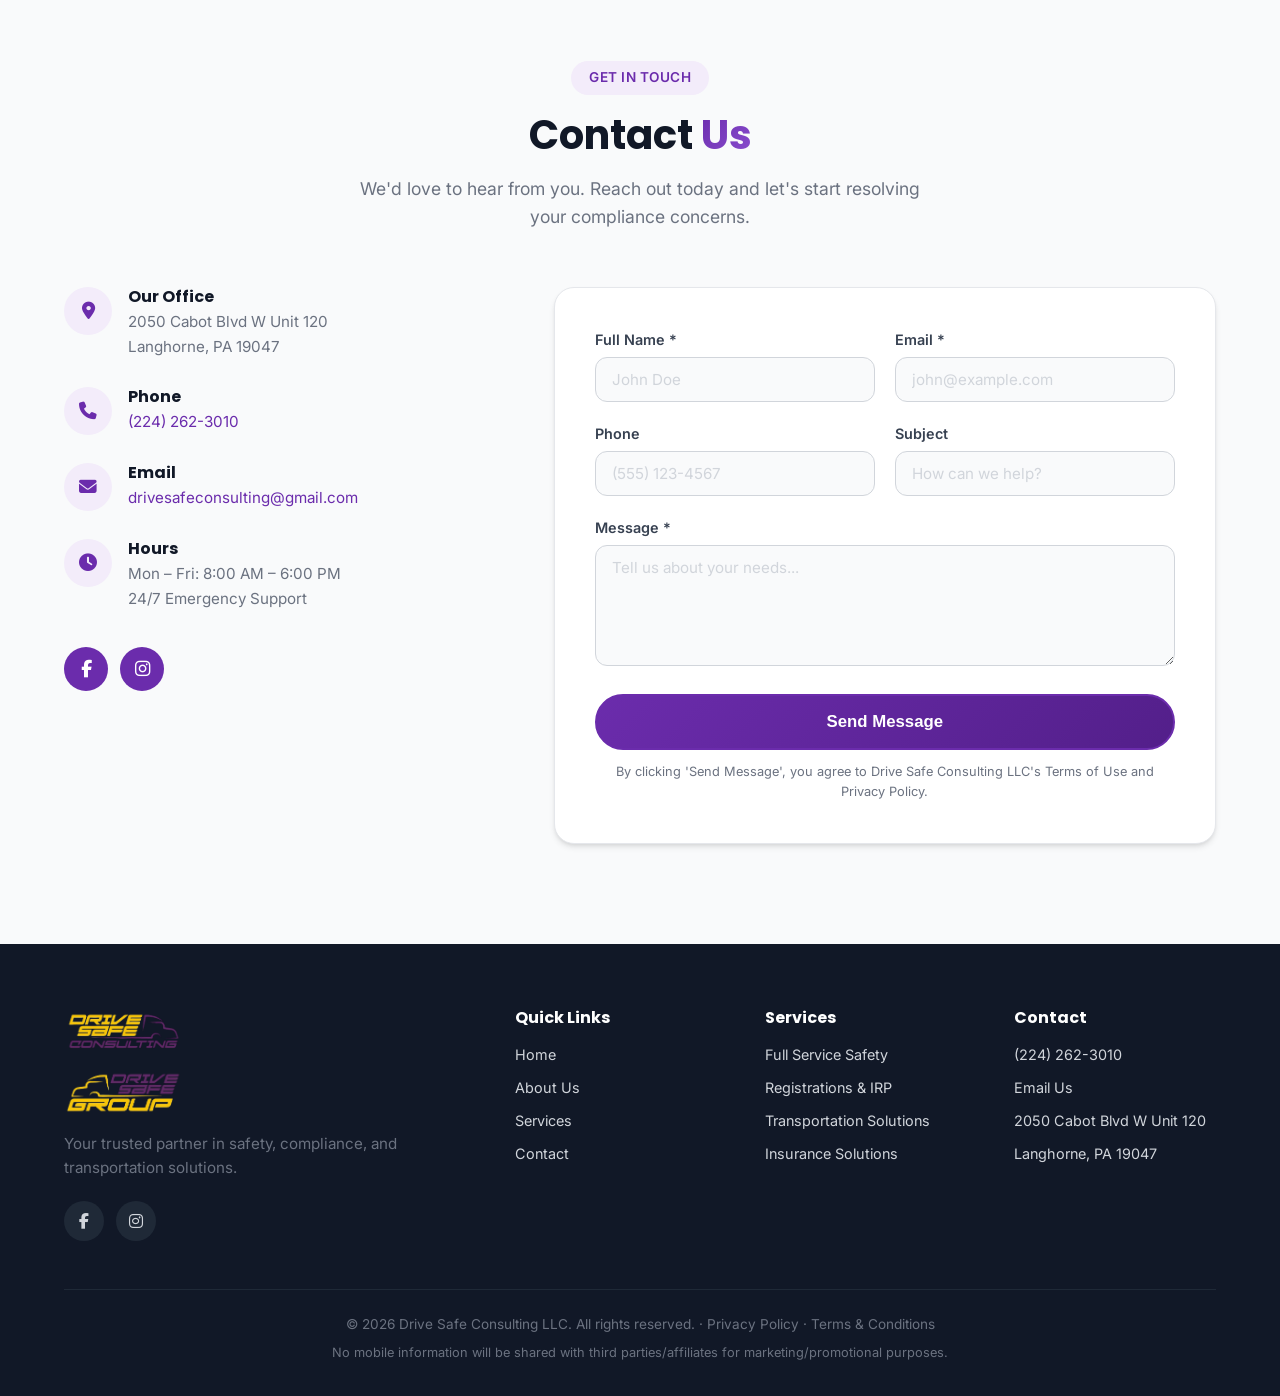
==== commit 5e517473: "Add Privacy Policy and Terms & Conditions pages with SMS / A2P 10DLC disclosures (program name, freq" ====
--- a/index.html
+++ b/index.html
@@ -1197,7 +1197,7 @@
             <div class="footer-bottom">
 
 
-                <p>&copy; 2026 Drive Safe Consulting LLC. All rights reserved.</p>
+                <p>&copy; 2026 Drive Safe Consulting LLC. All rights reserved. &middot; <a href="/privacy-policy.html" style="color:inherit;">Privacy Policy</a> &middot; <a href="/terms-and-conditions.html" style="color:inherit;">Terms &amp; Conditions</a></p>
 
 
                 <p class="footer-disclaimer">No mobile information will be shared with third parties/affiliates for marketing/promotional purposes.</p>
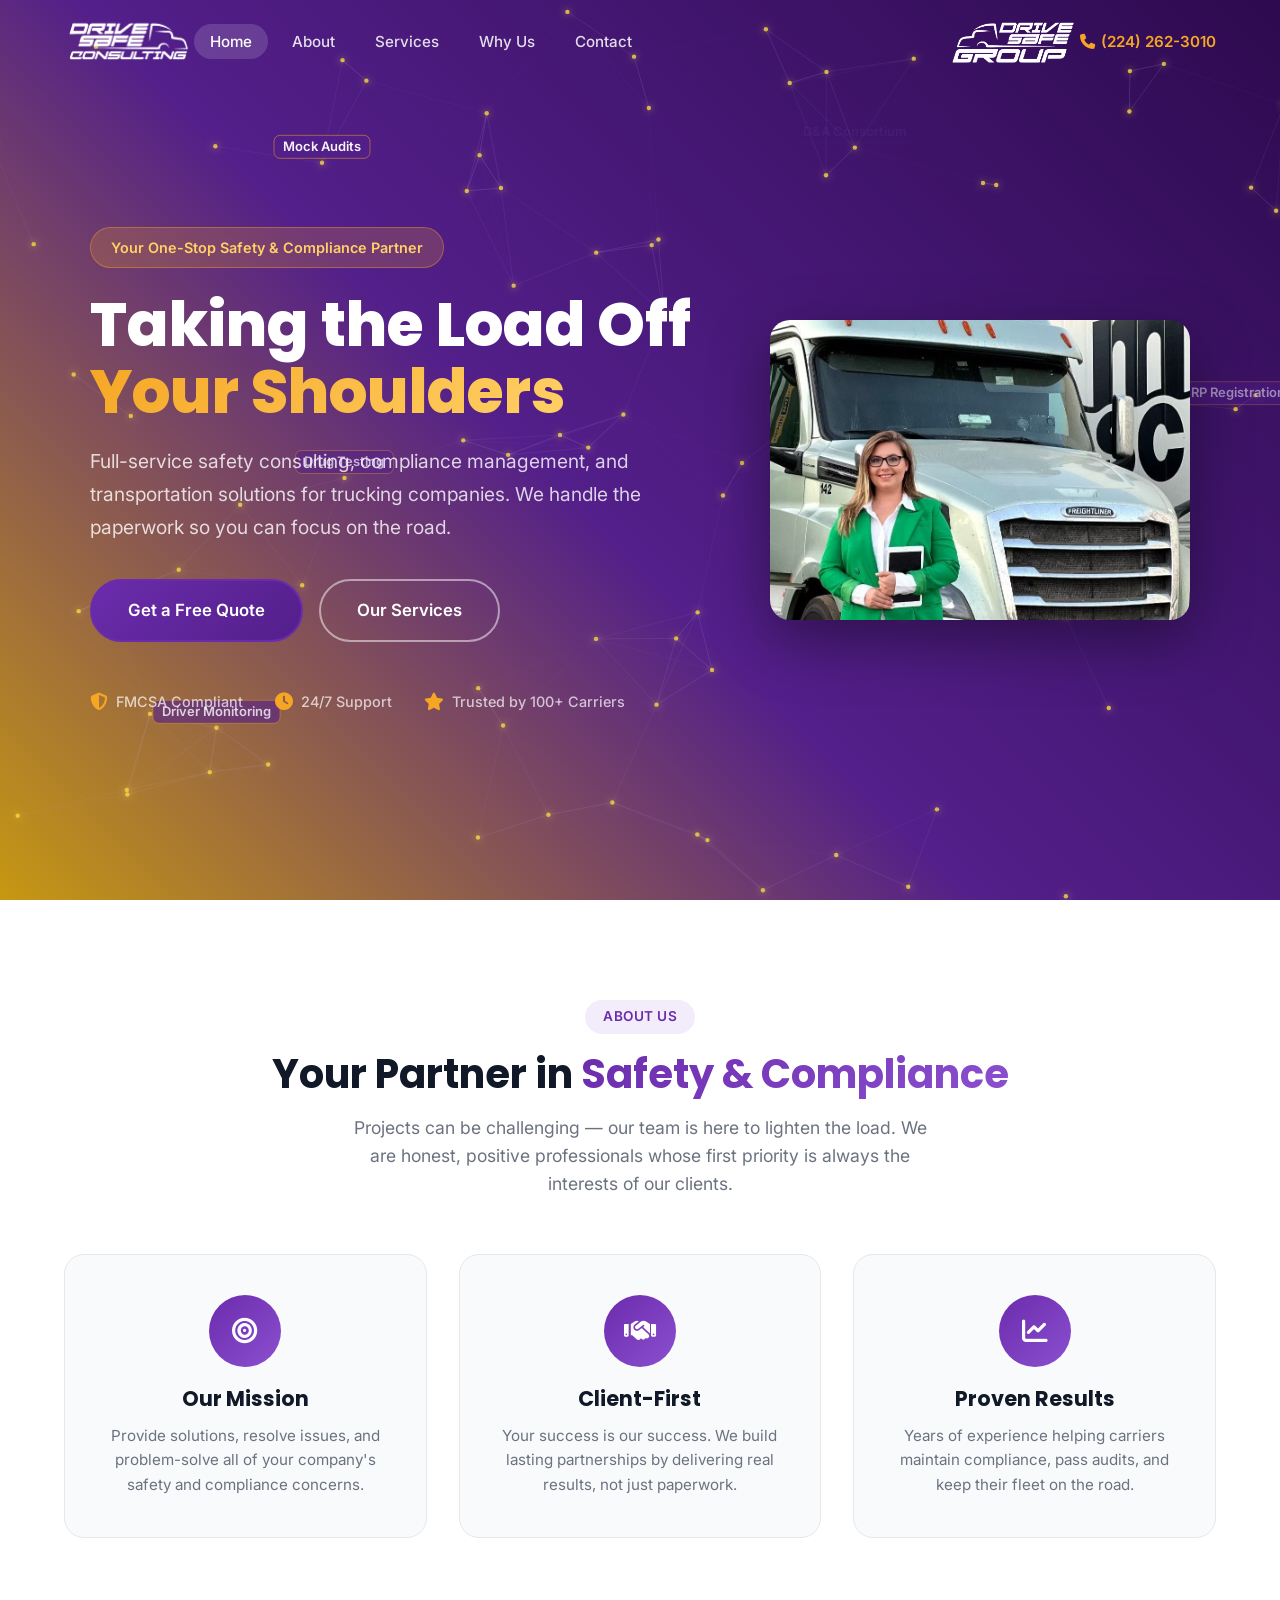
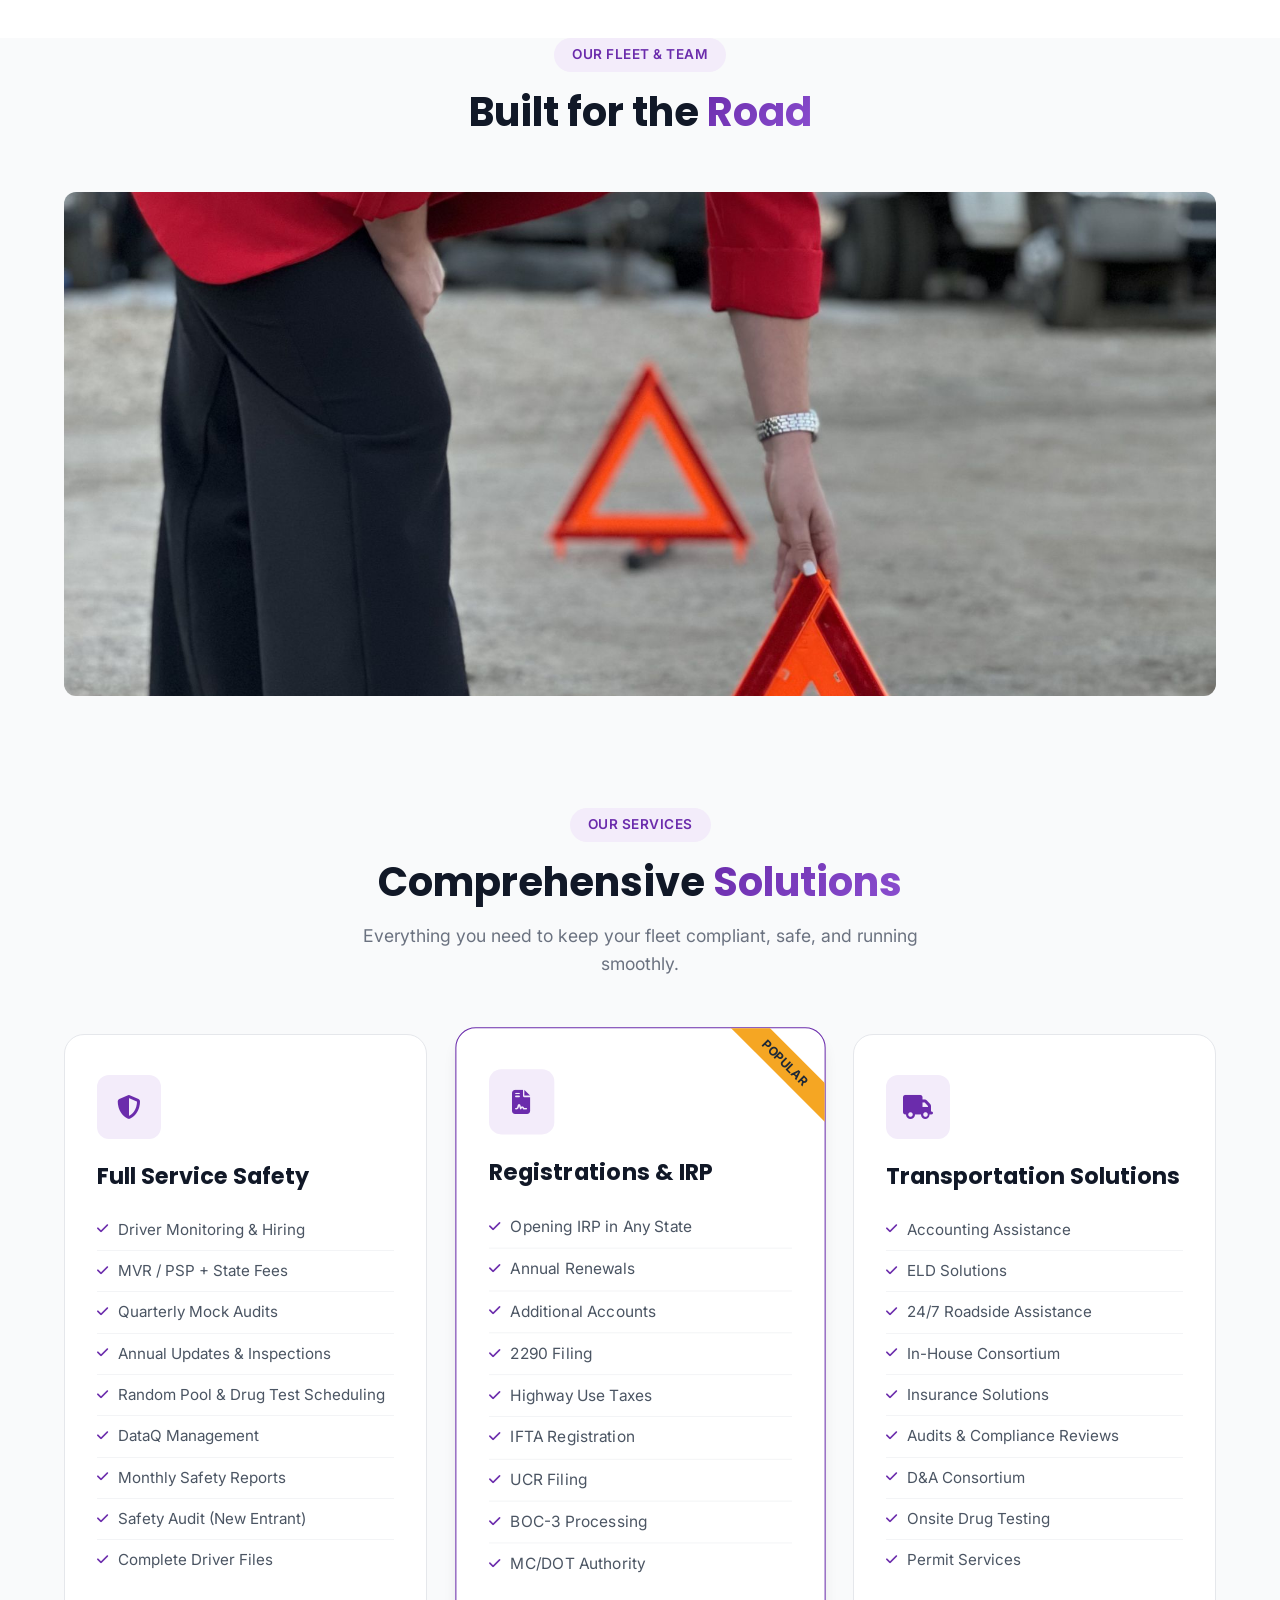
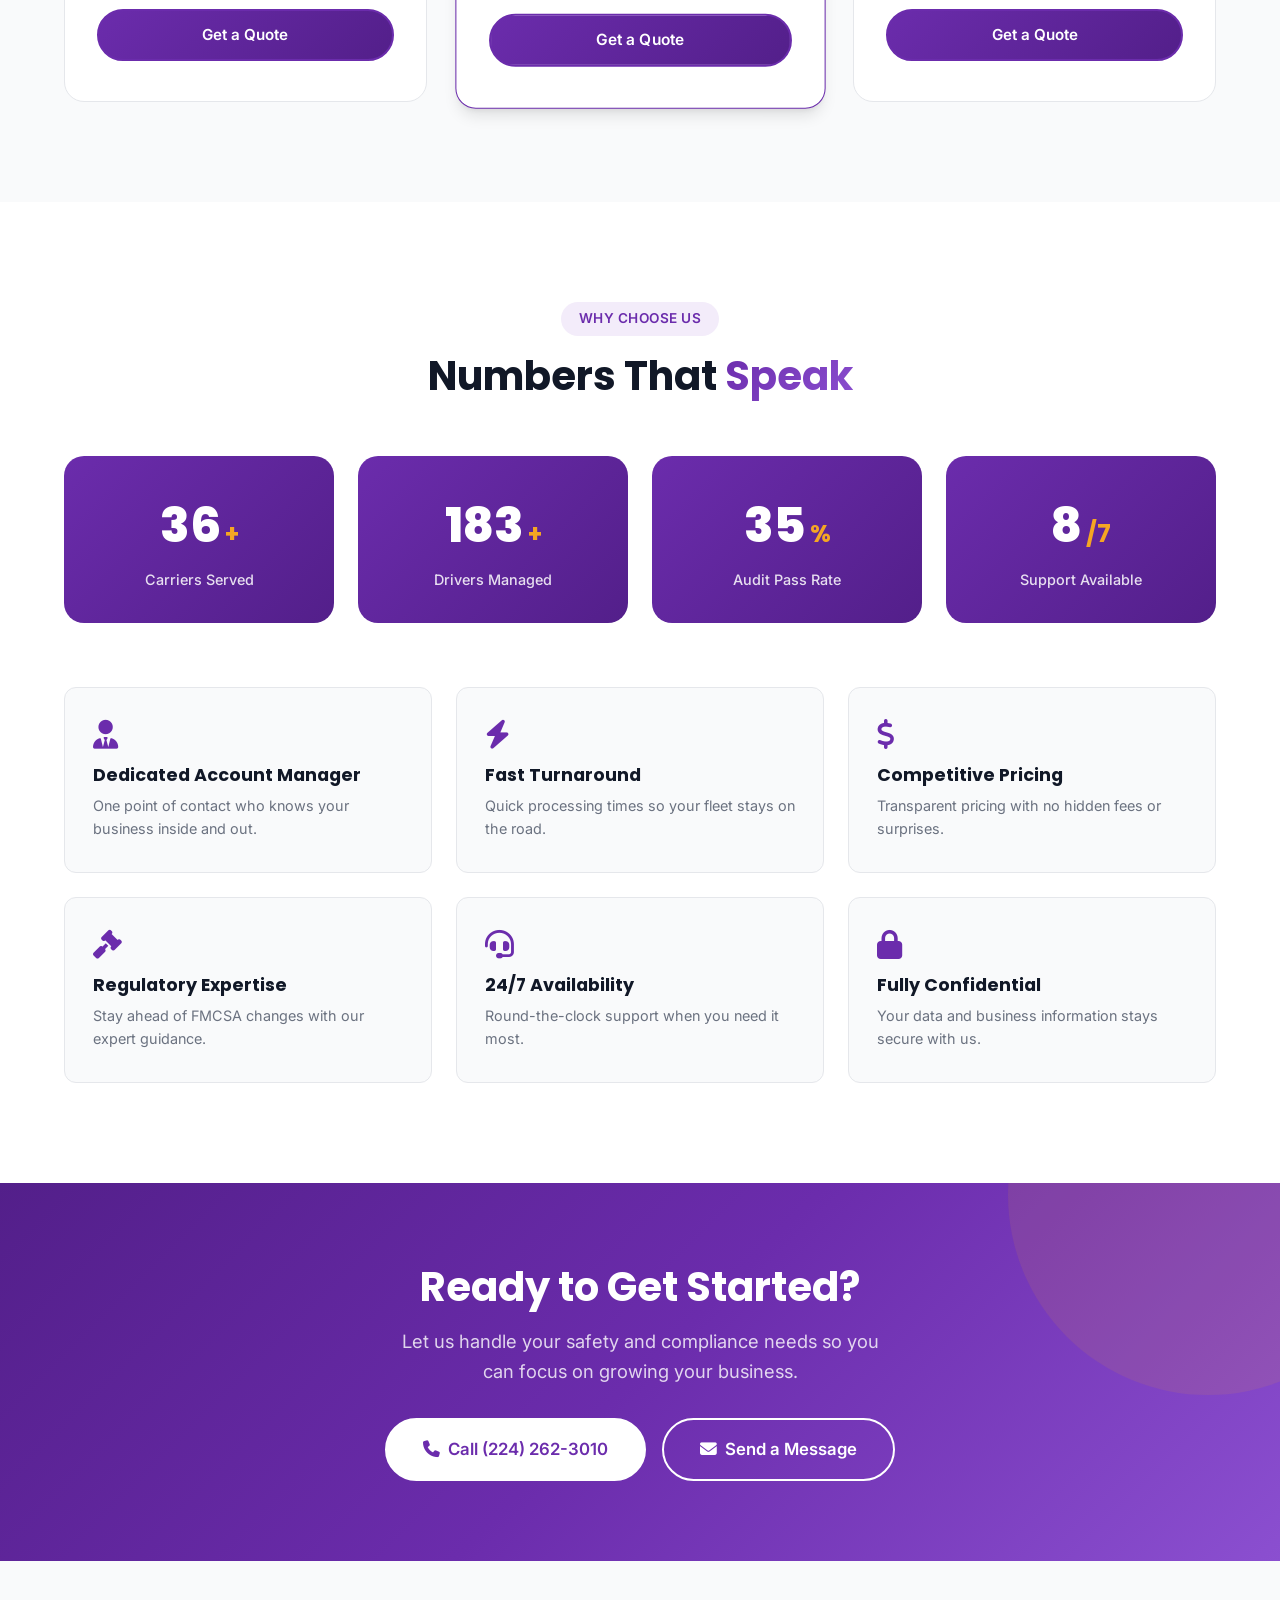
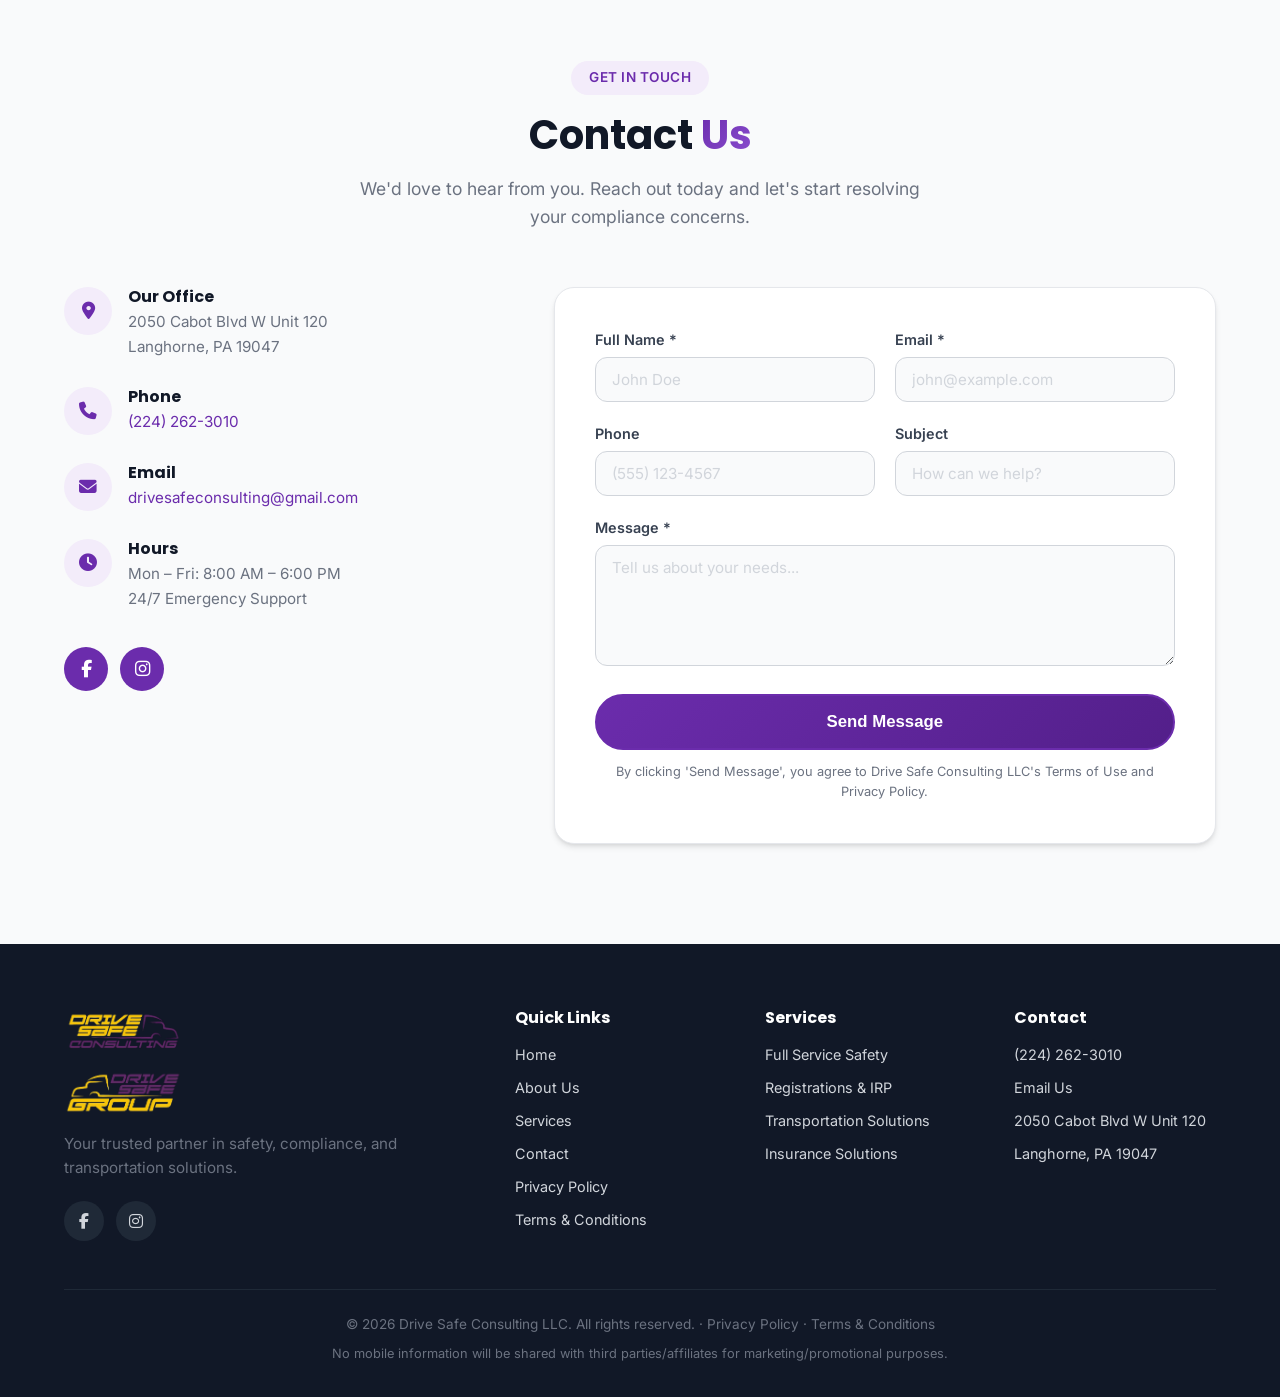
==== commit 624ca0c6: "footer: add Privacy Policy and Terms links to Quick Links column" ====
--- a/index.html
+++ b/index.html
@@ -1131,6 +1131,12 @@
                         <li><a href="#contact">Contact</a></li>
 
 
+                        <li><a href="/privacy-policy.html">Privacy Policy</a></li>
+
+
+                        <li><a href="/terms-and-conditions.html">Terms &amp; Conditions</a></li>
+
+
                     </ul>
 
 
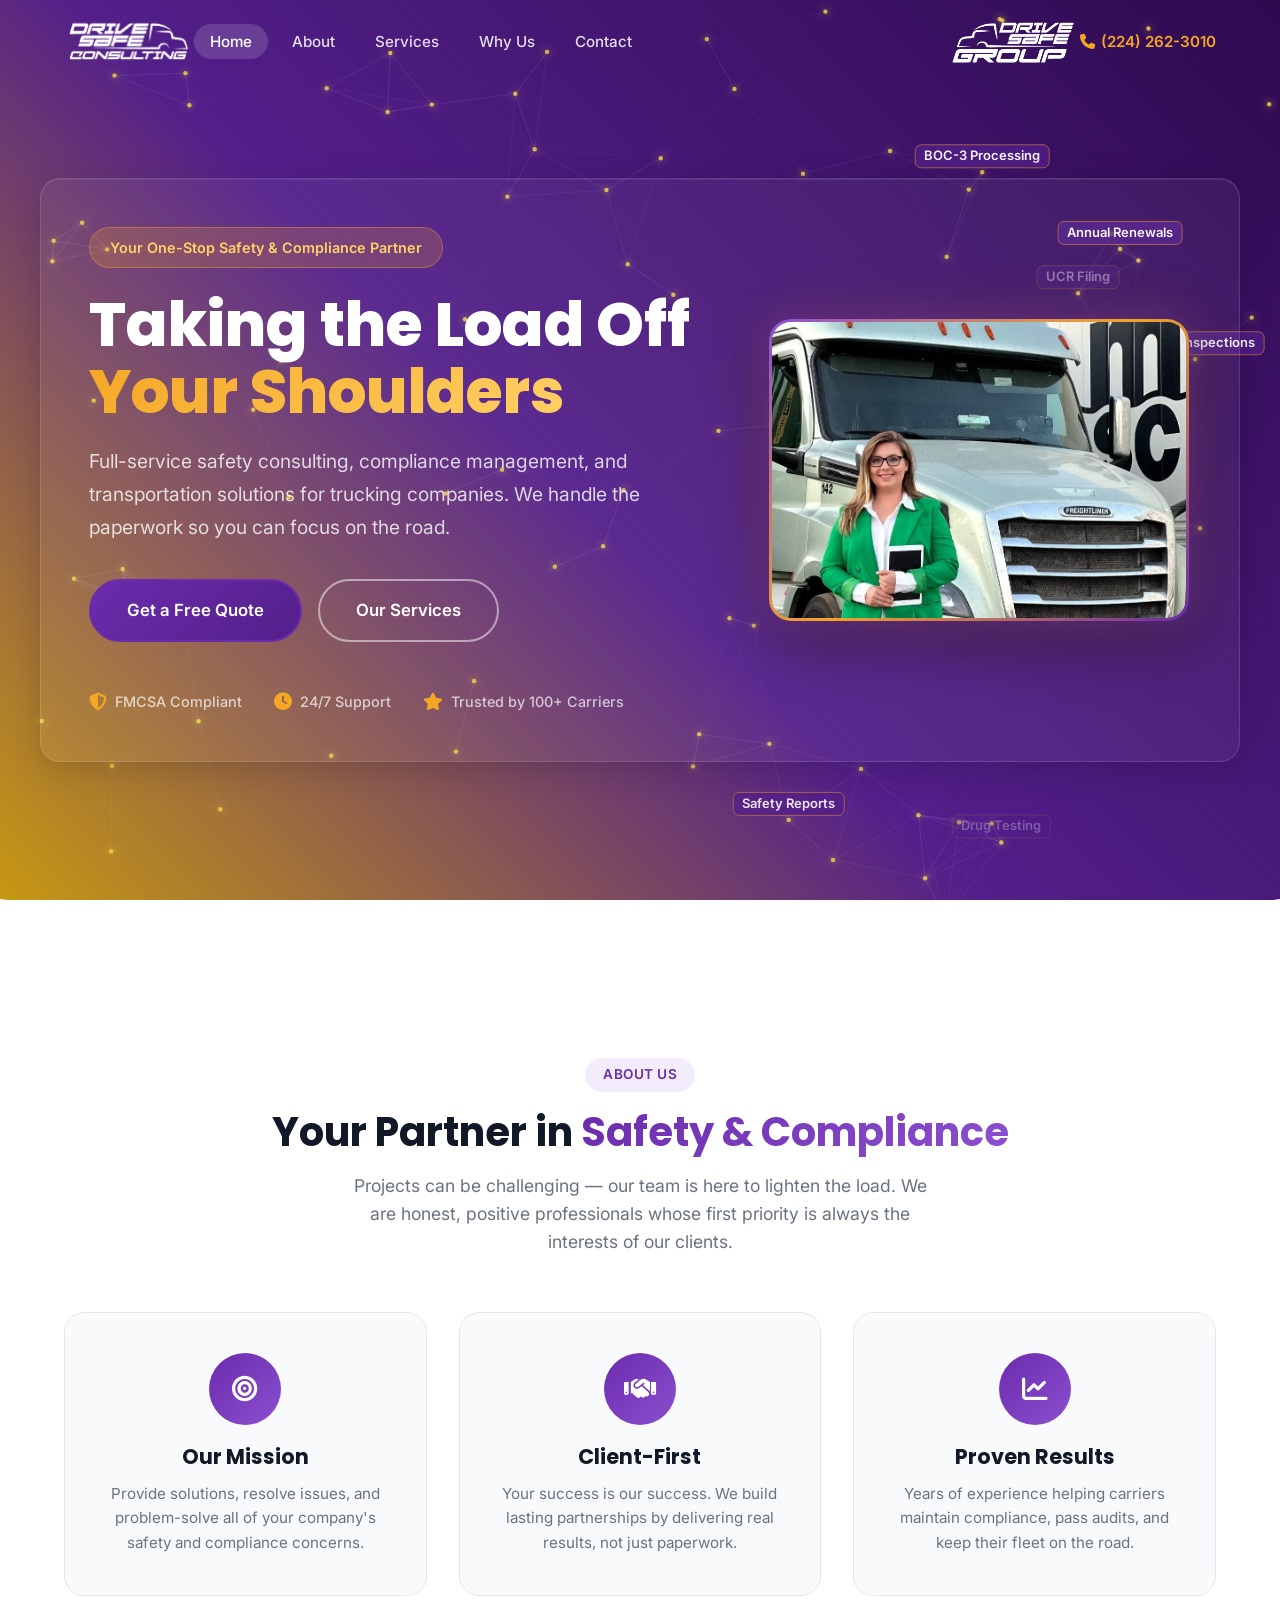
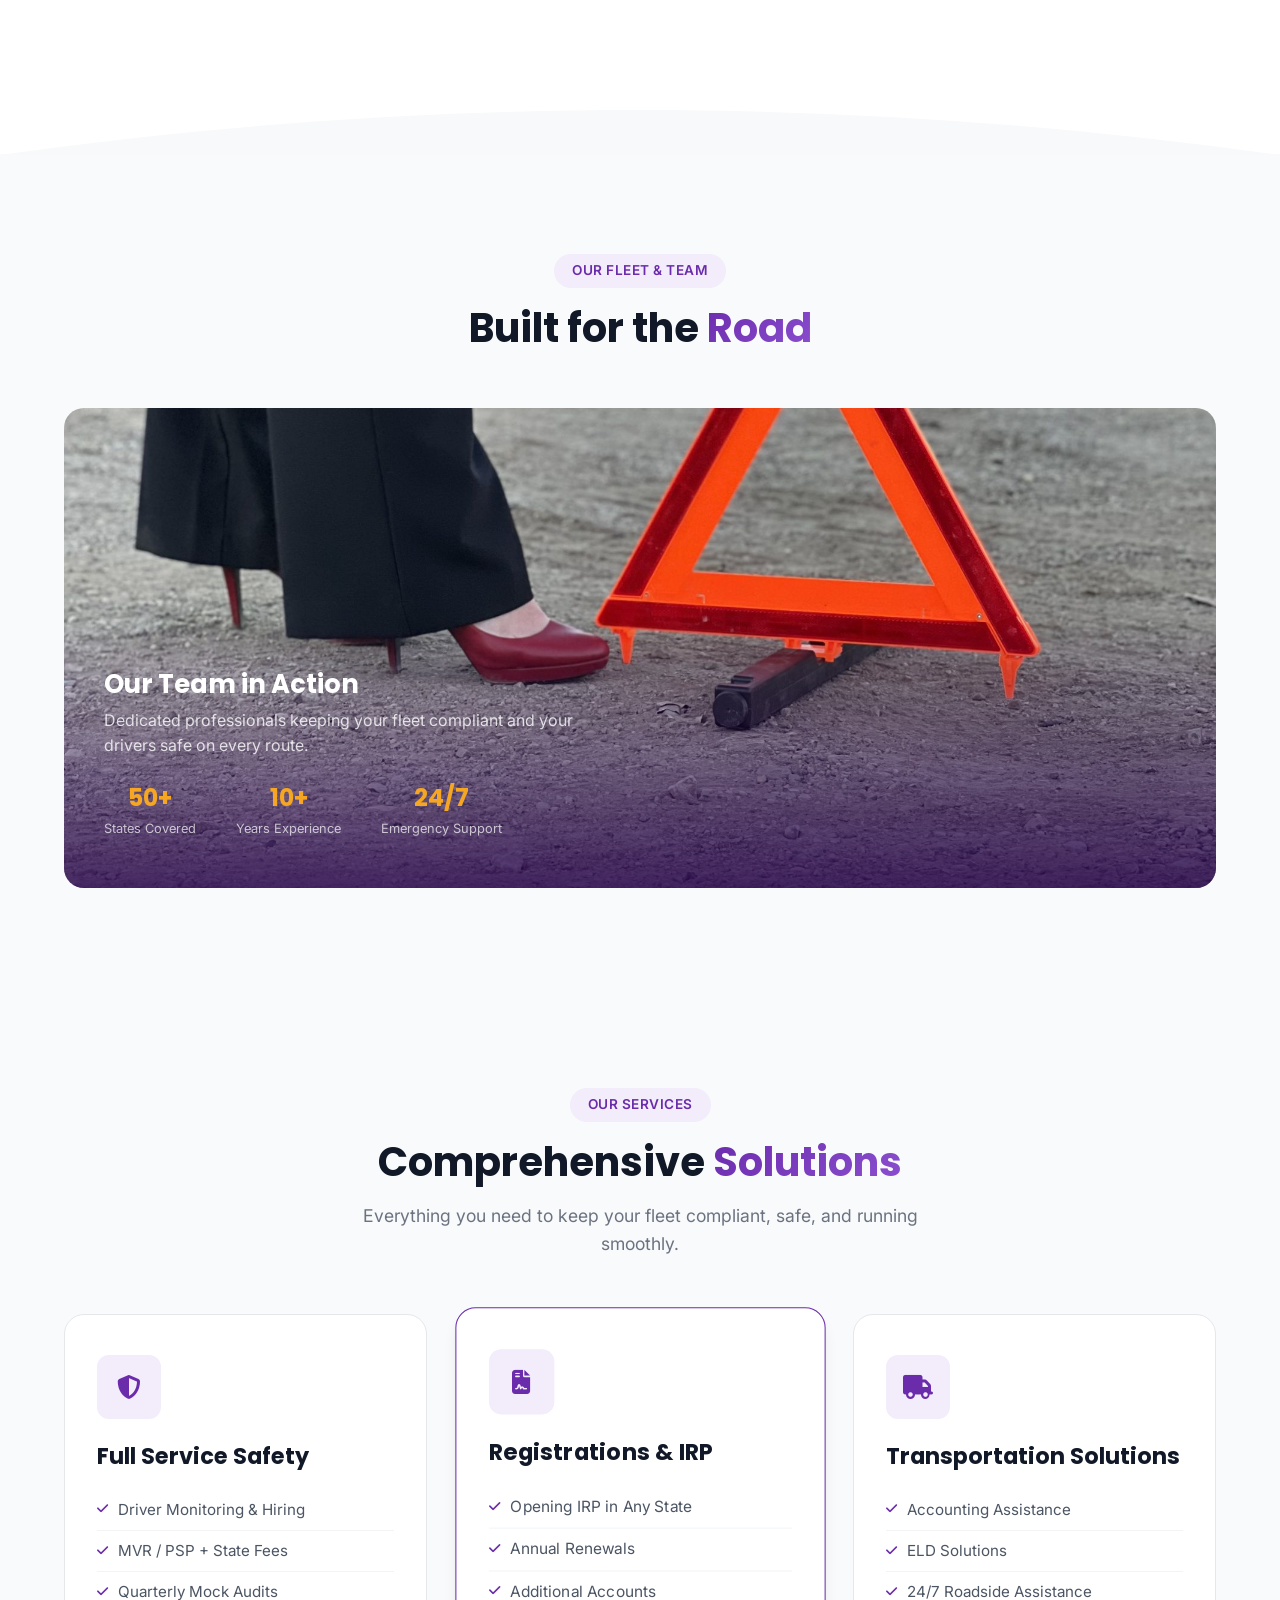
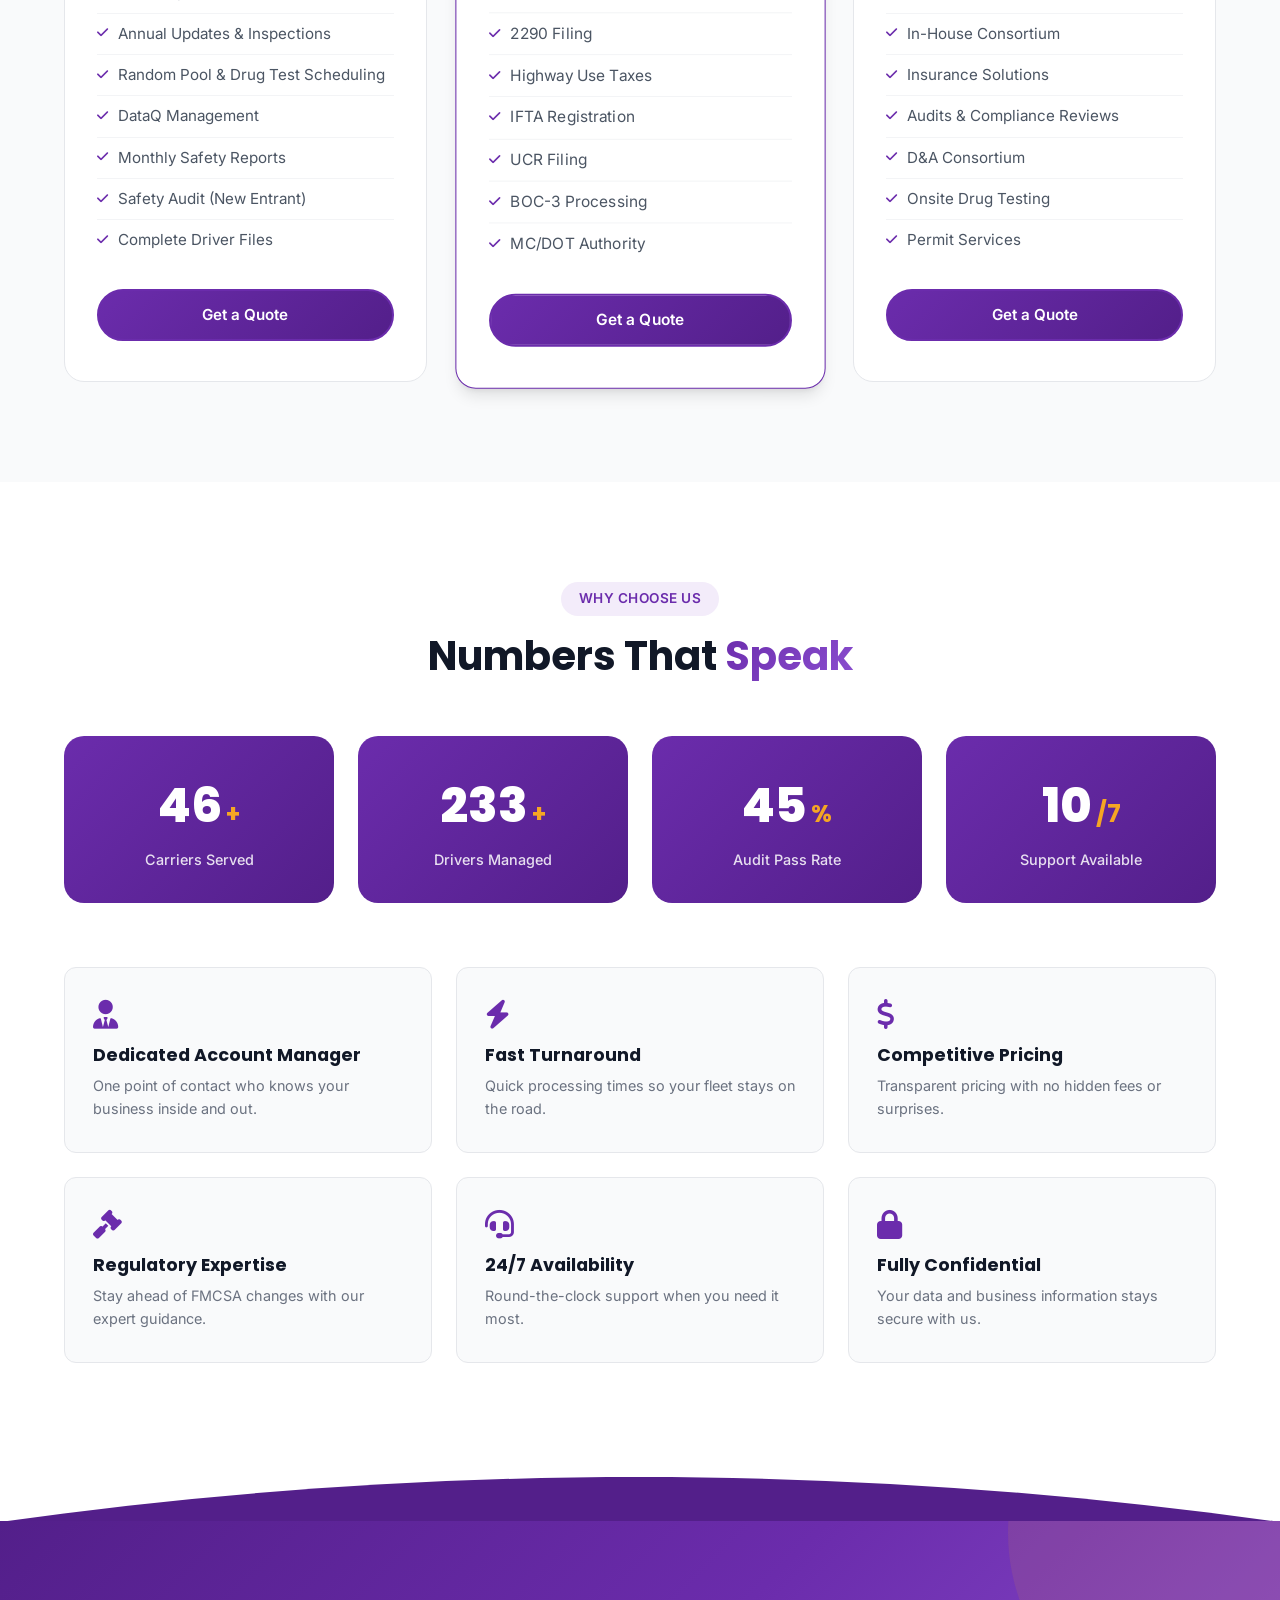
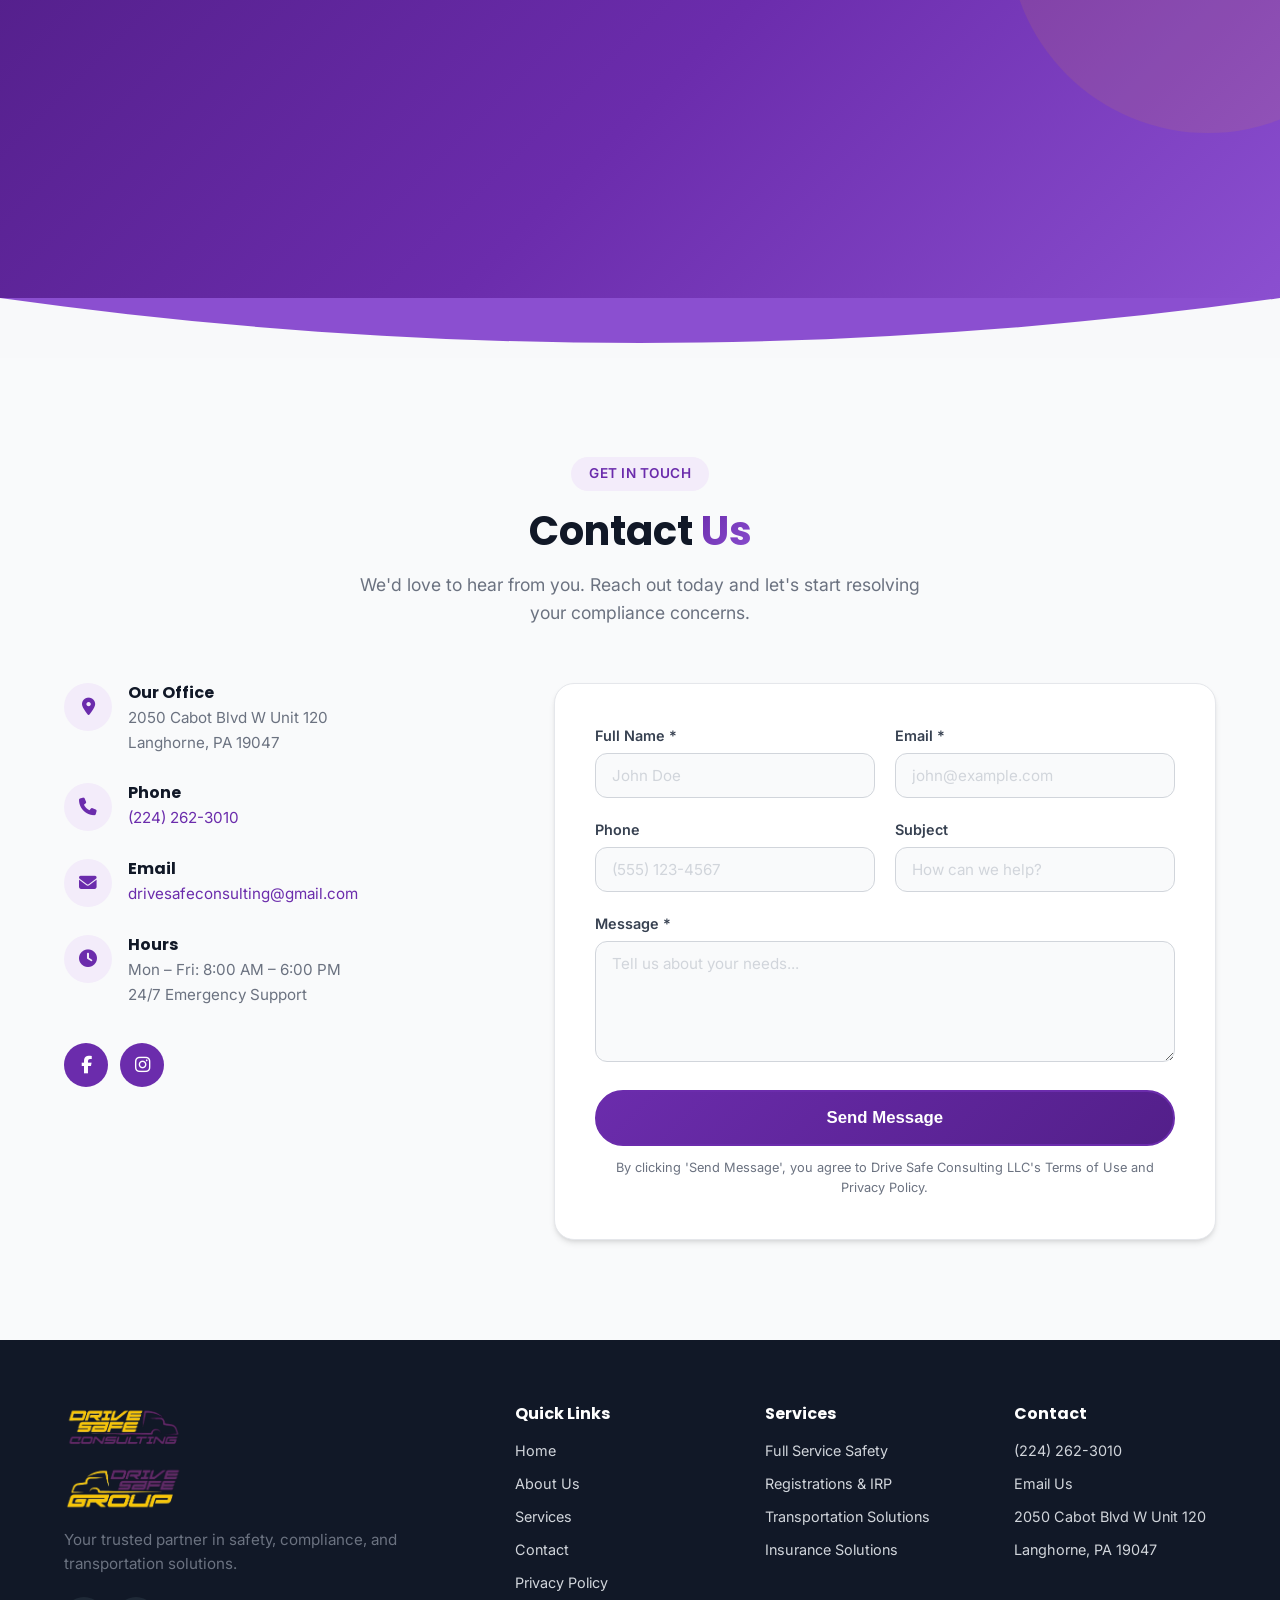
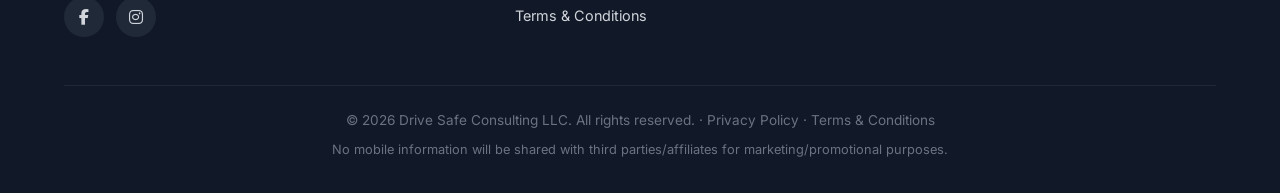
==== commit 11bb0b07: "design upgrade: glass hero frame, gallery showcase, wave dividers, modern CSS effects - Add gradient" ====
--- a/index.html
+++ b/index.html
@@ -211,11 +211,9 @@
 
 
             <div class="hero-image">
-
-
-                <img src="pictures%20to%20use/9a20d7_43d10a79b24d4811a80fc8e917f4af41~mv2.avif" alt="Drive Safe Consulting" />
-
-
+                <div class="hero-image-frame">
+                    <img src="pictures%20to%20use/9a20d7_43d10a79b24d4811a80fc8e917f4af41~mv2.avif" alt="Drive Safe Consulting" />
+                </div>
             </div>
 
 
@@ -228,9 +226,14 @@
 
 
 
+    <!-- Hero → About divider -->
+    <div class="section-divider">
+        <svg viewBox="0 0 1440 60" preserveAspectRatio="none" xmlns="http://www.w3.org/2000/svg">
+            <path d="M0,0 C480,60 960,60 1440,0 L1440,60 L0,60 Z" fill="#ffffff"/>
+        </svg>
+    </div>
+
     <!-- About Section -->
-
-
     <section class="about" id="about">
 
 
@@ -321,9 +324,14 @@
 
 
 
+    <!-- About → Gallery divider -->
+    <div class="section-divider">
+        <svg viewBox="0 0 1440 60" preserveAspectRatio="none" xmlns="http://www.w3.org/2000/svg">
+            <path d="M0,60 C480,0 960,0 1440,60 L1440,60 L0,60 Z" fill="#F8F9FA"/>
+        </svg>
+    </div>
+
     <!-- Photo Gallery -->
-
-
     <section class="gallery" id="gallery">
 
 
@@ -342,9 +350,25 @@
             </div>
 
 
-            <div class="gallery-grid" data-animate>
-                <div class="gallery-item gallery-single">
-                    <img src="pictures%20to%20use/IMG_0876.jpg" alt="Drive Safe Operations" loading="lazy">
+            <div class="gallery-showcase" data-animate>
+                <img src="pictures%20to%20use/IMG_0876.jpg" alt="Drive Safe Operations" loading="lazy">
+                <div class="gallery-overlay">
+                    <h3>Our Team in Action</h3>
+                    <p>Dedicated professionals keeping your fleet compliant and your drivers safe on every route.</p>
+                    <div class="gallery-stats">
+                        <div class="gallery-stat">
+                            <div class="gallery-stat-num">50+</div>
+                            <div class="gallery-stat-label">States Covered</div>
+                        </div>
+                        <div class="gallery-stat">
+                            <div class="gallery-stat-num">10+</div>
+                            <div class="gallery-stat-label">Years Experience</div>
+                        </div>
+                        <div class="gallery-stat">
+                            <div class="gallery-stat-num">24/7</div>
+                            <div class="gallery-stat-label">Emergency Support</div>
+                        </div>
+                    </div>
                 </div>
             </div>
         </div>
@@ -444,7 +468,6 @@
                 <div class="service-card featured">
 
 
-                    <div class="featured-badge">Popular</div>
 
 
                     <div class="service-icon">
@@ -759,9 +782,14 @@
 
 
 
+    <!-- Why Us → CTA divider -->
+    <div class="section-divider" style="background:#ffffff">
+        <svg viewBox="0 0 1440 60" preserveAspectRatio="none" xmlns="http://www.w3.org/2000/svg">
+            <path d="M0,60 C480,0 960,0 1440,60 L1440,60 L0,60 Z" fill="#531F8A"/>
+        </svg>
+    </div>
+
     <!-- CTA Banner -->
-
-
     <section class="cta-banner">
 
 
@@ -813,9 +841,14 @@
 
 
 
+    <!-- CTA → Contact divider -->
+    <div class="section-divider" style="background:#8B4FD0">
+        <svg viewBox="0 0 1440 60" preserveAspectRatio="none" xmlns="http://www.w3.org/2000/svg">
+            <path d="M0,0 C480,60 960,60 1440,0 L1440,60 L0,60 Z" fill="#F8F9FA"/>
+        </svg>
+    </div>
+
     <!-- Contact Section -->
-
-
     <section class="contact" id="contact">
 
 
--- a/css/styles.css
+++ b/css/styles.css
@@ -30,6 +30,7 @@
     --radius: 12px;
     --radius-lg: 20px;
     --transition: all 0.3s ease;
+    --section-padding: 100px;
 }
 
 * {
@@ -103,15 +104,23 @@
 }
 
 .btn-primary {
-    background: linear-gradient(135deg, var(--purple), var(--purple-dark));
+    background: linear-gradient(135deg, var(--purple), var(--purple-dark), var(--purple-light), var(--purple));
+    background-size: 300% 300%;
+    animation: gradientShift 6s ease infinite;
     color: var(--white);
     border-color: var(--purple);
 }
 
 .btn-primary:hover {
-    background: linear-gradient(135deg, var(--purple-light), var(--purple));
     transform: translateY(-2px);
     box-shadow: 0 8px 25px rgba(107, 44, 172, 0.35);
+    animation-duration: 2s;
+}
+
+@keyframes gradientShift {
+    0%   { background-position: 0% 50%; }
+    50%  { background-position: 100% 50%; }
+    100% { background-position: 0% 50%; }
 }
 
 .btn-outline {
@@ -293,6 +302,13 @@
     display: flex;
     align-items: center;
     gap: 60px;
+    background: rgba(255, 255, 255, 0.05);
+    border: 1px solid rgba(255, 255, 255, 0.12);
+    box-shadow:
+        inset 0 1px 0 rgba(255, 255, 255, 0.08),
+        0 8px 32px rgba(0, 0, 0, 0.15);
+    border-radius: var(--radius-lg);
+    padding: 48px;
 }
 
 .hero-content {
@@ -307,12 +323,24 @@
     justify-content: center;
 }
 
+.hero-image-frame {
+    position: relative;
+    display: inline-block;
+    border-radius: 22px;
+    padding: 3px;
+    background: linear-gradient(135deg, var(--purple-light), var(--yellow), var(--purple));
+    box-shadow:
+        0 0 30px rgba(107, 44, 172, 0.5),
+        0 0 60px rgba(245, 166, 35, 0.2),
+        0 20px 60px rgba(0,0,0,0.4);
+}
+
 .hero-image img {
     width: 100%;
     max-width: 420px;
-    border-radius: 20px;
-    box-shadow: 0 20px 60px rgba(0,0,0,0.4);
+    border-radius: 19px;
     object-fit: cover;
+    display: block;
 }
 
 .hero-badge {
@@ -408,10 +436,25 @@
     margin: 0 auto;
 }
 
+/* ============= SECTION DIVIDERS ============= */
+.section-divider {
+    position: relative;
+    margin-top: -1px;
+    margin-bottom: -1px;
+    line-height: 0;
+}
+
+.section-divider svg {
+    display: block;
+    width: 100%;
+    height: 60px;
+}
+
 /* ============= ABOUT ============= */
 .about {
     padding: 100px 0;
     background: var(--white);
+    position: relative;
 }
 
 .about-grid {
@@ -427,6 +470,25 @@
     background: var(--gray-50);
     border: 1px solid var(--gray-200);
     transition: var(--transition);
+    position: relative;
+    overflow: hidden;
+}
+
+.about-card::before {
+    content: '';
+    position: absolute;
+    top: 0;
+    left: -100%;
+    width: 60%;
+    height: 100%;
+    background: linear-gradient(90deg, transparent, rgba(255,255,255,0.4), transparent);
+    transition: none;
+    pointer-events: none;
+}
+
+.about-card:hover::before {
+    left: 120%;
+    transition: left 0.6s ease;
 }
 
 .about-card:hover {
@@ -467,41 +529,69 @@
     background: var(--gray-50);
 }
 
-.gallery-grid {
-    display: grid;
-    grid-template-columns: repeat(3, 1fr);
-    grid-template-rows: auto auto;
-    gap: 12px;
-}
-
-.gallery-item {
+.gallery-showcase {
+    position: relative;
+    border-radius: var(--radius-lg);
     overflow: hidden;
-    border-radius: var(--radius);
-    aspect-ratio: 3/4;
-    background: var(--gray-200);
-}
-
-.gallery-item.gallery-tall {
-    grid-row: span 2;
-    aspect-ratio: auto;
-}
-
-.gallery-item.gallery-single {
-    grid-column: 1 / -1;
-    aspect-ratio: 16/7;
-    max-height: 520px;
-}
-
-.gallery-item img {
+    height: 480px;
+}
+
+.gallery-showcase img {
     width: 100%;
     height: 100%;
     object-fit: cover;
-    transition: transform 0.4s ease;
+    object-position: center bottom;
     display: block;
-}
-
-.gallery-item:hover img {
-    transform: scale(1.05);
+    transition: transform 0.6s ease;
+}
+
+.gallery-showcase:hover img {
+    transform: scale(1.03);
+}
+
+.gallery-overlay {
+    position: absolute;
+    bottom: 0;
+    left: 0;
+    right: 0;
+    padding: 48px 40px;
+    background: linear-gradient(to top, rgba(45, 10, 78, 0.85) 0%, transparent 100%);
+    color: var(--white);
+}
+
+.gallery-overlay h3 {
+    font-size: 1.6rem;
+    color: var(--white);
+    margin-bottom: 8px;
+}
+
+.gallery-overlay p {
+    font-size: 1rem;
+    color: rgba(255,255,255,0.8);
+    max-width: 500px;
+}
+
+.gallery-stats {
+    display: flex;
+    gap: 40px;
+    margin-top: 20px;
+}
+
+.gallery-stat {
+    text-align: center;
+}
+
+.gallery-stat-num {
+    font-family: 'Poppins', sans-serif;
+    font-size: 1.5rem;
+    font-weight: 700;
+    color: var(--yellow);
+}
+
+.gallery-stat-label {
+    font-size: 0.8rem;
+    color: rgba(255,255,255,0.7);
+    margin-top: 2px;
 }
 
 /* ============= SERVICES ============= */
@@ -525,6 +615,23 @@
     transition: var(--transition);
     position: relative;
     overflow: hidden;
+}
+
+.service-card::after {
+    content: '';
+    position: absolute;
+    top: 0;
+    left: -100%;
+    width: 60%;
+    height: 100%;
+    background: linear-gradient(90deg, transparent, rgba(255,255,255,0.4), transparent);
+    transition: none;
+    pointer-events: none;
+}
+
+.service-card:hover::after {
+    left: 120%;
+    transition: left 0.6s ease;
 }
 
 .service-card:hover {
@@ -656,6 +763,25 @@
     background: var(--gray-50);
     border: 1px solid var(--gray-200);
     transition: var(--transition);
+    position: relative;
+    overflow: hidden;
+}
+
+.feature-card::before {
+    content: '';
+    position: absolute;
+    top: 0;
+    left: -100%;
+    width: 60%;
+    height: 100%;
+    background: linear-gradient(90deg, transparent, rgba(255,255,255,0.4), transparent);
+    transition: none;
+    pointer-events: none;
+}
+
+.feature-card:hover::before {
+    left: 120%;
+    transition: left 0.6s ease;
 }
 
 .feature-card:hover {
@@ -677,6 +803,88 @@
 .feature-card p {
     color: var(--gray-500);
     font-size: 0.9rem;
+}
+
+/* ============= TESTIMONIALS ============= */
+.testimonials {
+    padding: 100px 0;
+    background: var(--gray-50);
+}
+
+.testimonials-grid {
+    display: grid;
+    grid-template-columns: repeat(3, 1fr);
+    gap: 28px;
+}
+
+.testimonial-card {
+    background: var(--white);
+    border-radius: var(--radius-lg);
+    padding: 36px 32px;
+    border: 1px solid var(--gray-200);
+    transition: var(--transition);
+    display: flex;
+    flex-direction: column;
+}
+
+.testimonial-card:hover {
+    transform: translateY(-4px);
+    box-shadow: var(--shadow-md);
+    border-color: var(--purple-subtle);
+}
+
+.testimonial-stars {
+    display: flex;
+    gap: 4px;
+    margin-bottom: 20px;
+}
+
+.testimonial-stars i {
+    color: var(--yellow);
+    font-size: 0.95rem;
+}
+
+.testimonial-text {
+    font-size: 1rem;
+    color: var(--gray-600);
+    line-height: 1.7;
+    flex: 1;
+    margin-bottom: 24px;
+    font-style: italic;
+}
+
+.testimonial-author {
+    display: flex;
+    align-items: center;
+    gap: 14px;
+    padding-top: 20px;
+    border-top: 1px solid var(--gray-100);
+}
+
+.testimonial-avatar {
+    width: 44px;
+    height: 44px;
+    border-radius: 50%;
+    background: linear-gradient(135deg, var(--purple), var(--purple-light));
+    display: flex;
+    align-items: center;
+    justify-content: center;
+    flex-shrink: 0;
+}
+
+.testimonial-avatar i {
+    color: var(--white);
+    font-size: 1rem;
+}
+
+.testimonial-author h4 {
+    font-size: 0.95rem;
+    margin-bottom: 2px;
+}
+
+.testimonial-author span {
+    font-size: 0.85rem;
+    color: var(--gray-500);
 }
 
 /* ============= CTA BANNER ============= */
@@ -1000,15 +1208,41 @@
 }
 
 /* ============= ANIMATIONS ============= */
-[data-animate] {
-    opacity: 0;
-    transform: translateY(30px);
-    transition: opacity 0.6s ease, transform 0.6s ease;
-}
-
-[data-animate].animated {
-    opacity: 1;
-    transform: translateY(0);
+
+/* Scroll-driven reveal (modern browsers) */
+@supports (animation-timeline: view()) {
+    [data-animate] {
+        opacity: 0;
+        transform: translateY(30px);
+        animation: scrollReveal linear both;
+        animation-timeline: view();
+        animation-range: entry 0% entry 30%;
+    }
+
+    @keyframes scrollReveal {
+        from {
+            opacity: 0;
+            transform: translateY(30px);
+        }
+        to {
+            opacity: 1;
+            transform: translateY(0);
+        }
+    }
+}
+
+/* Fallback for older browsers (JS-driven) */
+@supports not (animation-timeline: view()) {
+    [data-animate] {
+        opacity: 0;
+        transform: translateY(30px);
+        transition: opacity 0.6s ease, transform 0.6s ease;
+    }
+
+    [data-animate].animated {
+        opacity: 1;
+        transform: translateY(0);
+    }
 }
 
 /* ============= RESPONSIVE ============= */
@@ -1022,9 +1256,7 @@
     }
 
     .services-grid {
-        grid-template-columns: 1fr;
-        max-width: 500px;
-        margin: 0 auto;
+        grid-template-columns: repeat(2, 1fr);
     }
 
     .service-card.featured {
@@ -1040,6 +1272,10 @@
     }
 
     .features-grid {
+        grid-template-columns: repeat(2, 1fr);
+    }
+
+    .testimonials-grid {
         grid-template-columns: repeat(2, 1fr);
     }
 
@@ -1111,6 +1347,10 @@
         margin: 0 auto;
     }
 
+    .hero-container {
+        padding: 28px 20px;
+    }
+
     .hero-content {
         max-width: 100%;
         text-align: center;
@@ -1136,12 +1376,34 @@
         grid-template-columns: 1fr;
     }
 
+    .services-grid {
+        grid-template-columns: 1fr;
+        max-width: 500px;
+        margin: 0 auto;
+    }
+
     .section-header h2 {
         font-size: 2rem;
     }
 
     .contact-grid {
         grid-template-columns: 1fr;
+    }
+
+    .testimonials-grid {
+        grid-template-columns: 1fr;
+    }
+
+    .gallery-overlay {
+        padding: 32px 24px;
+    }
+
+    .gallery-overlay h3 {
+        font-size: 1.3rem;
+    }
+
+    .gallery-stats {
+        gap: 24px;
     }
 
     .footer-grid {
